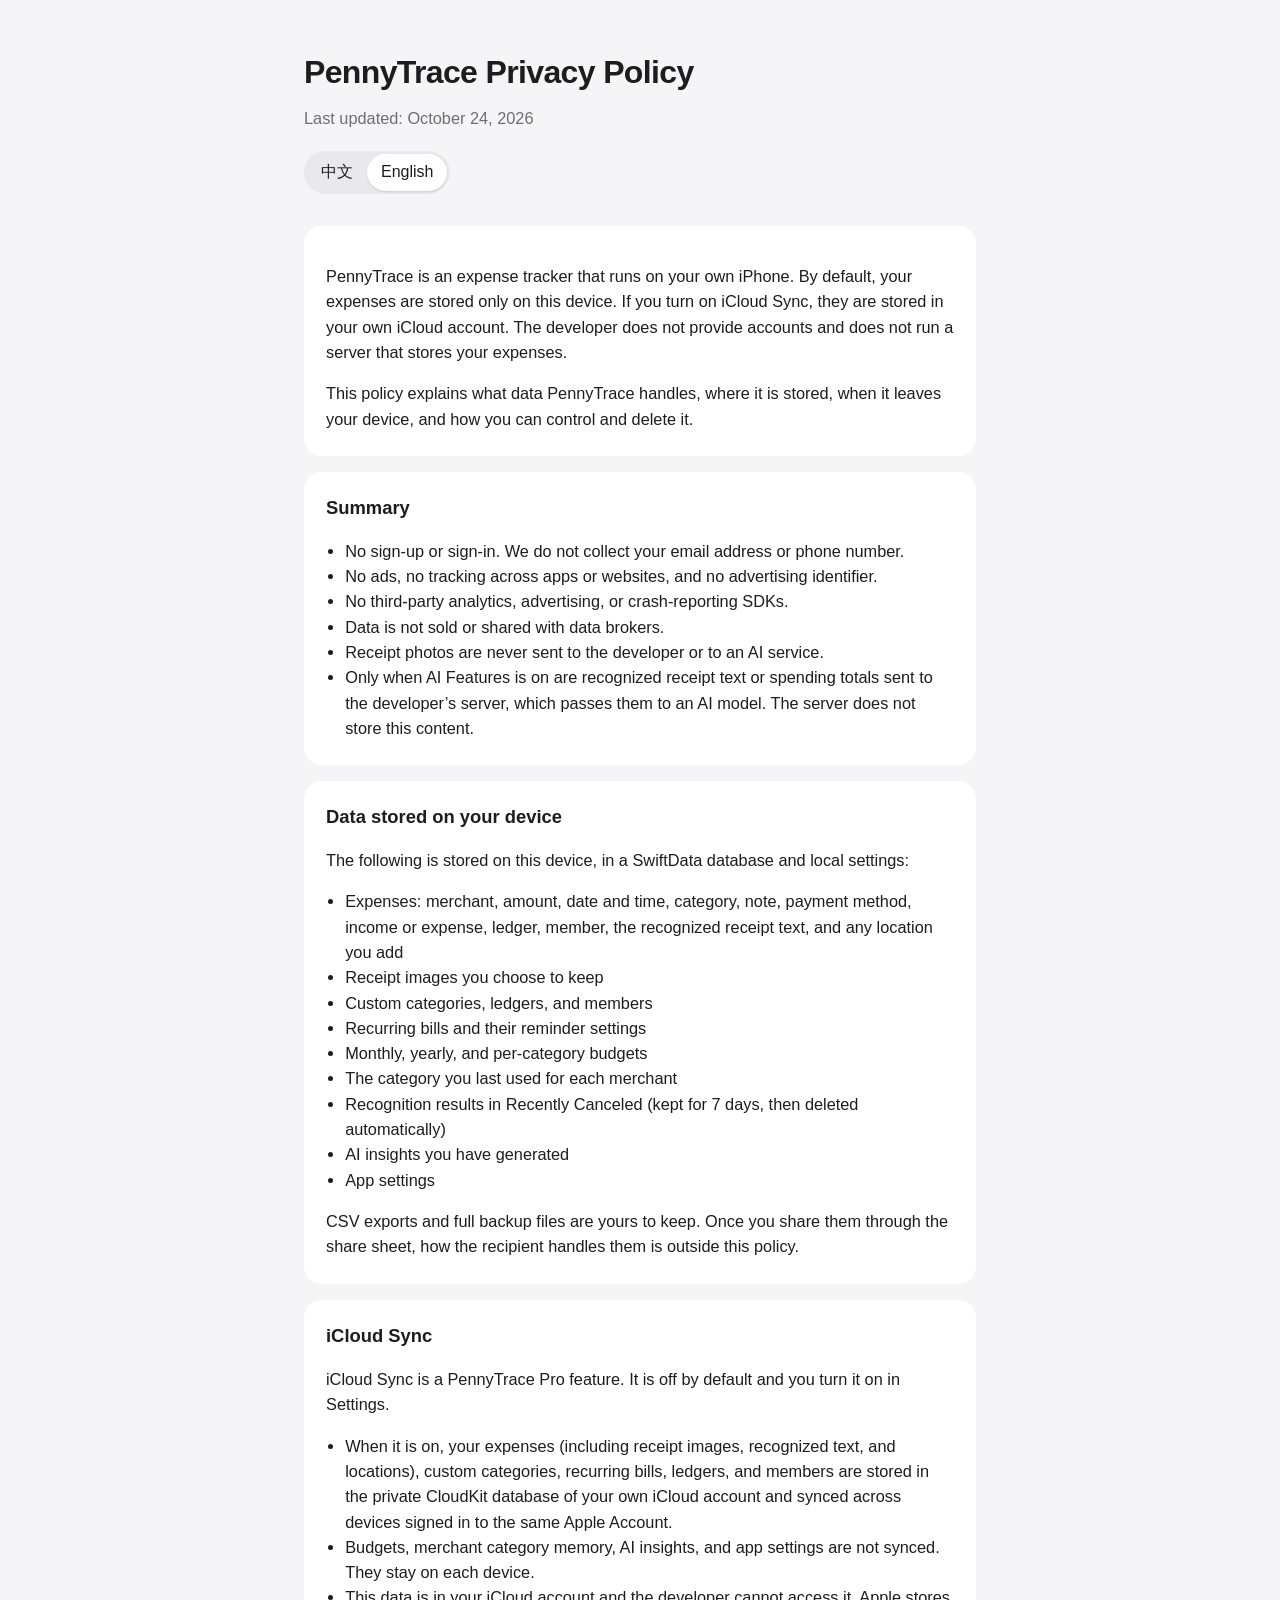
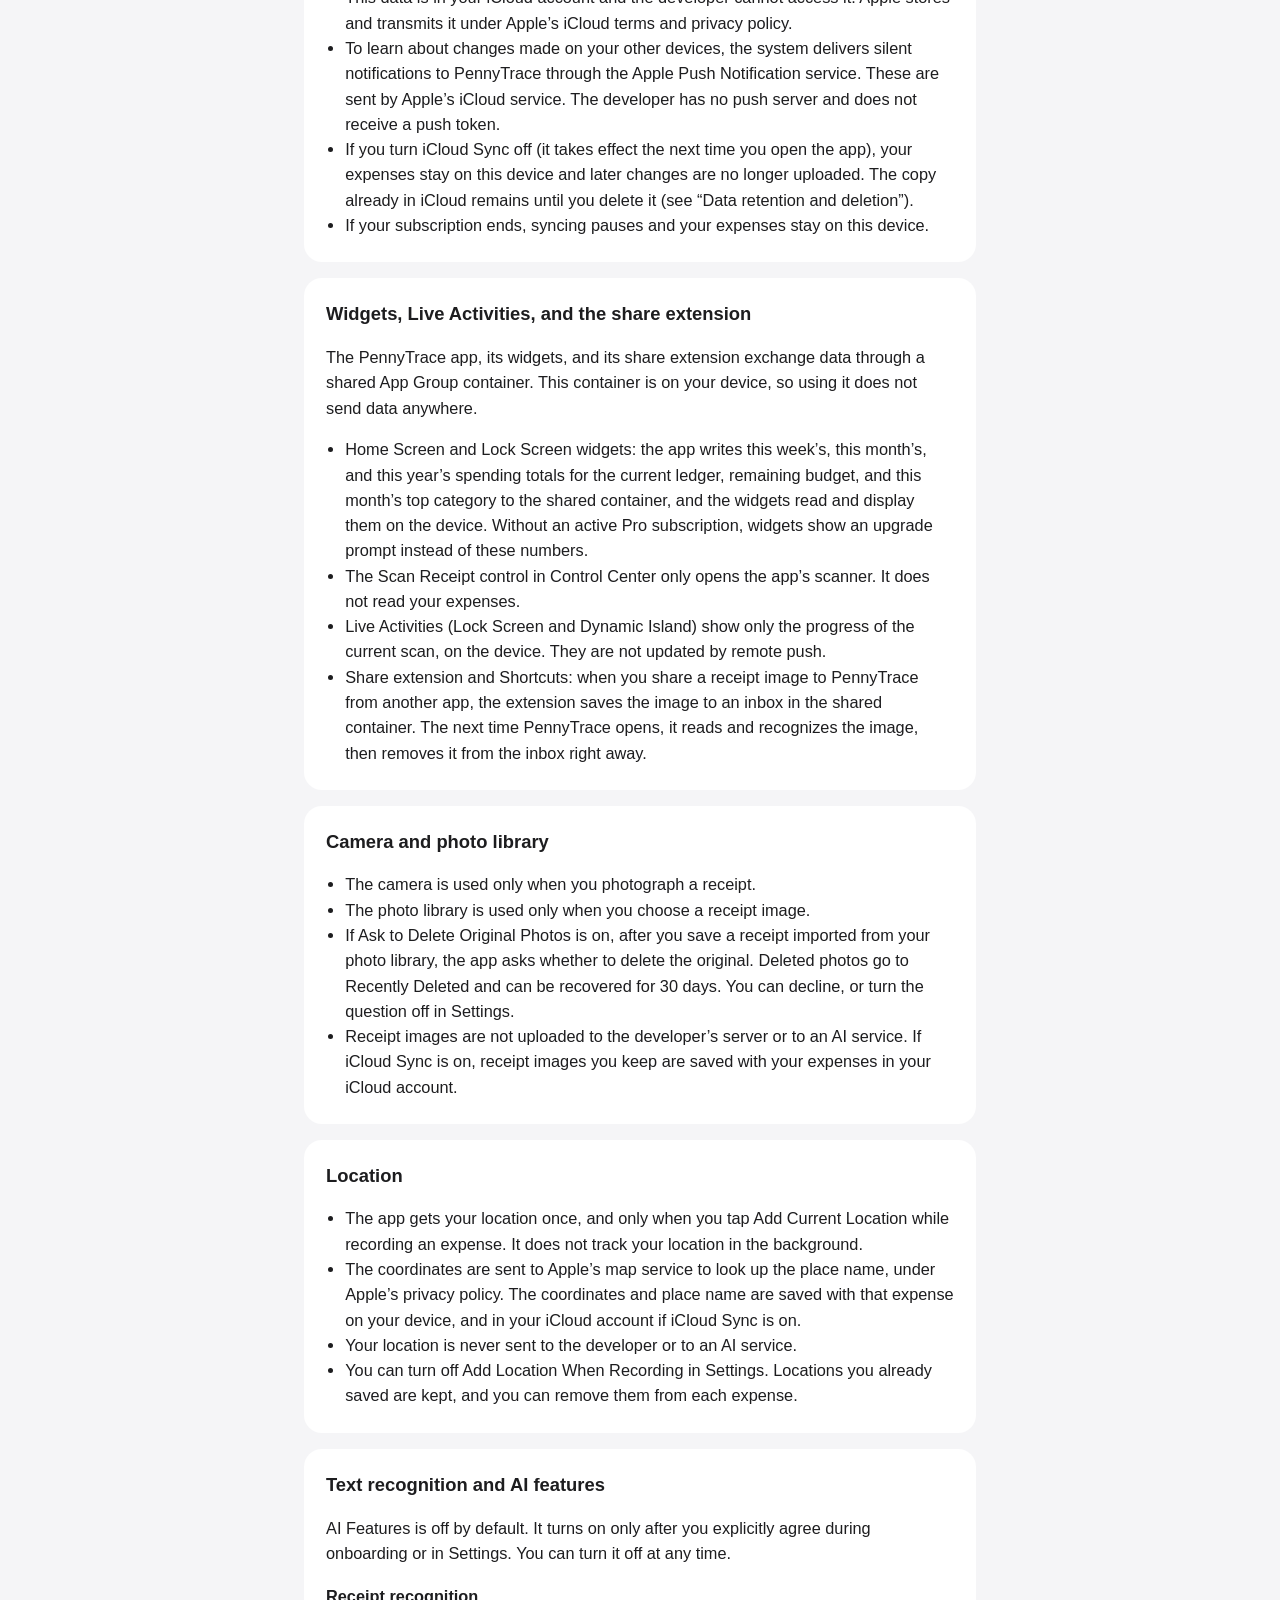
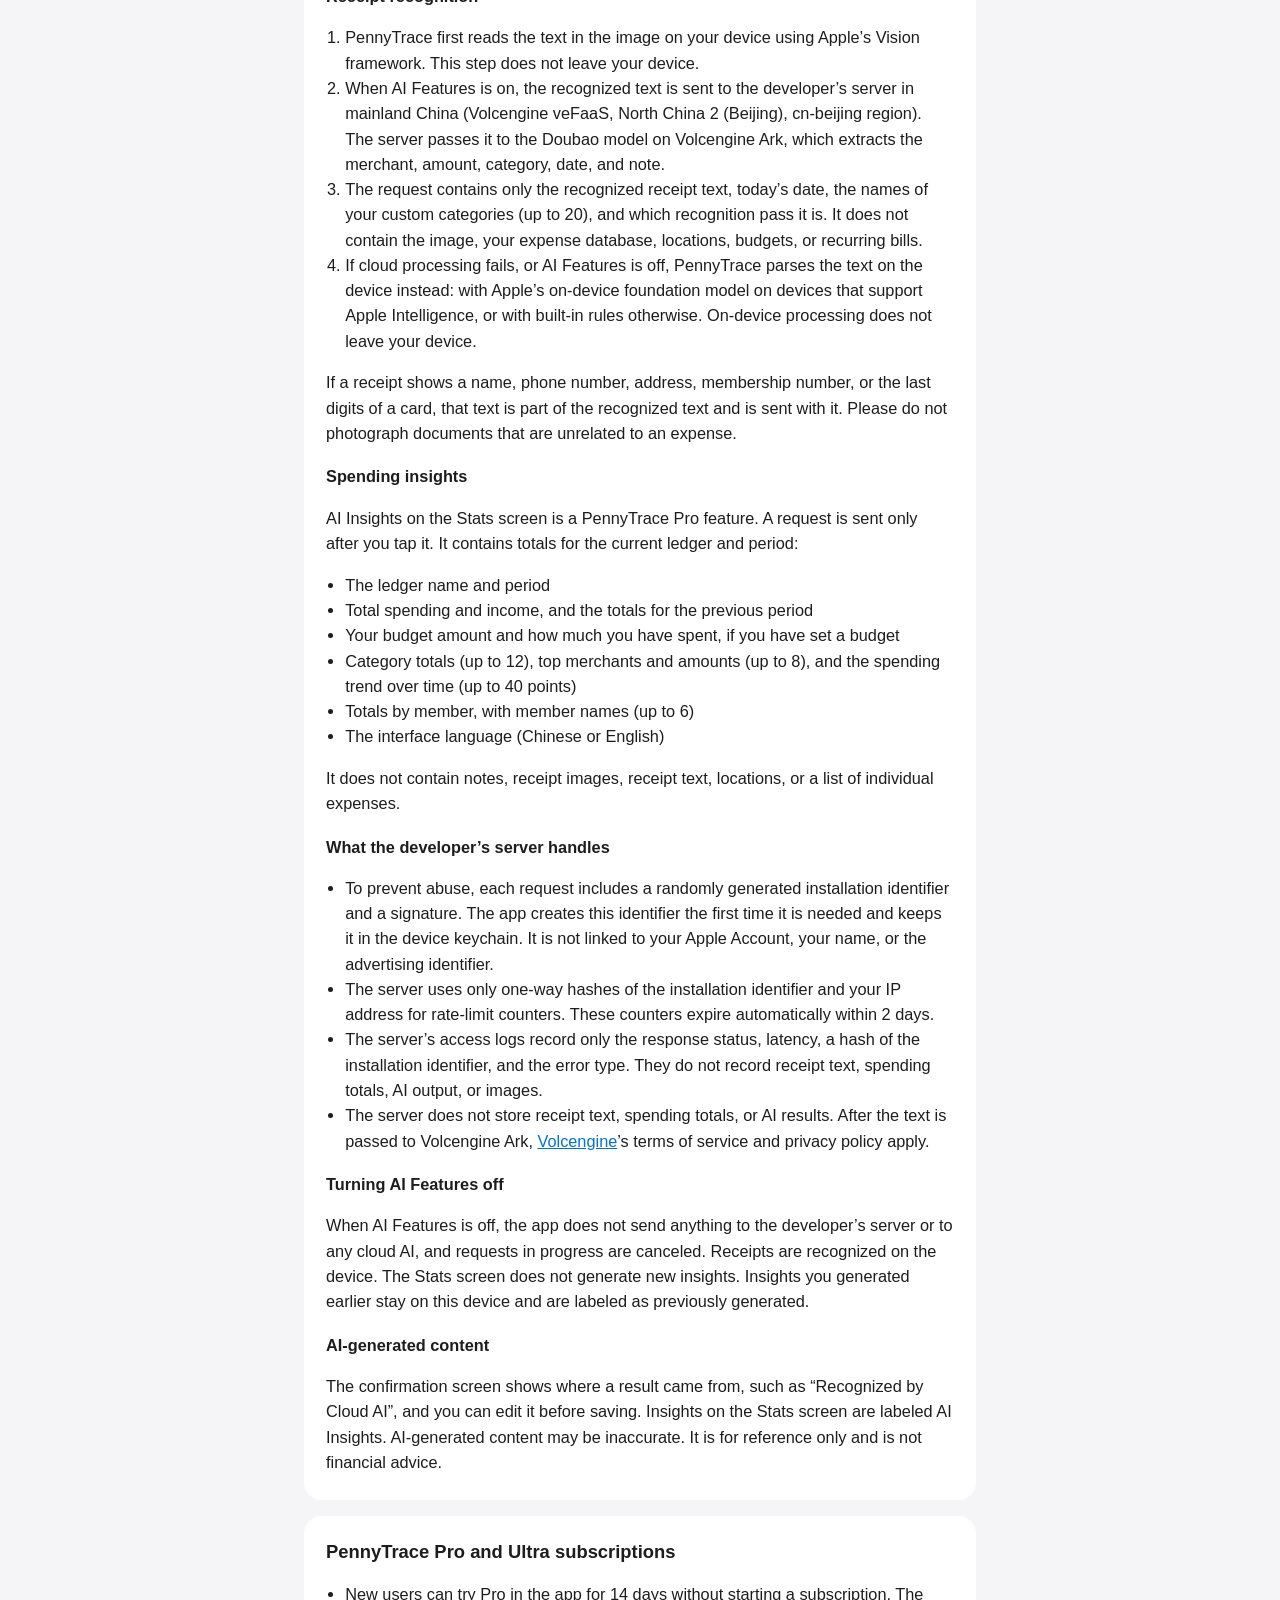
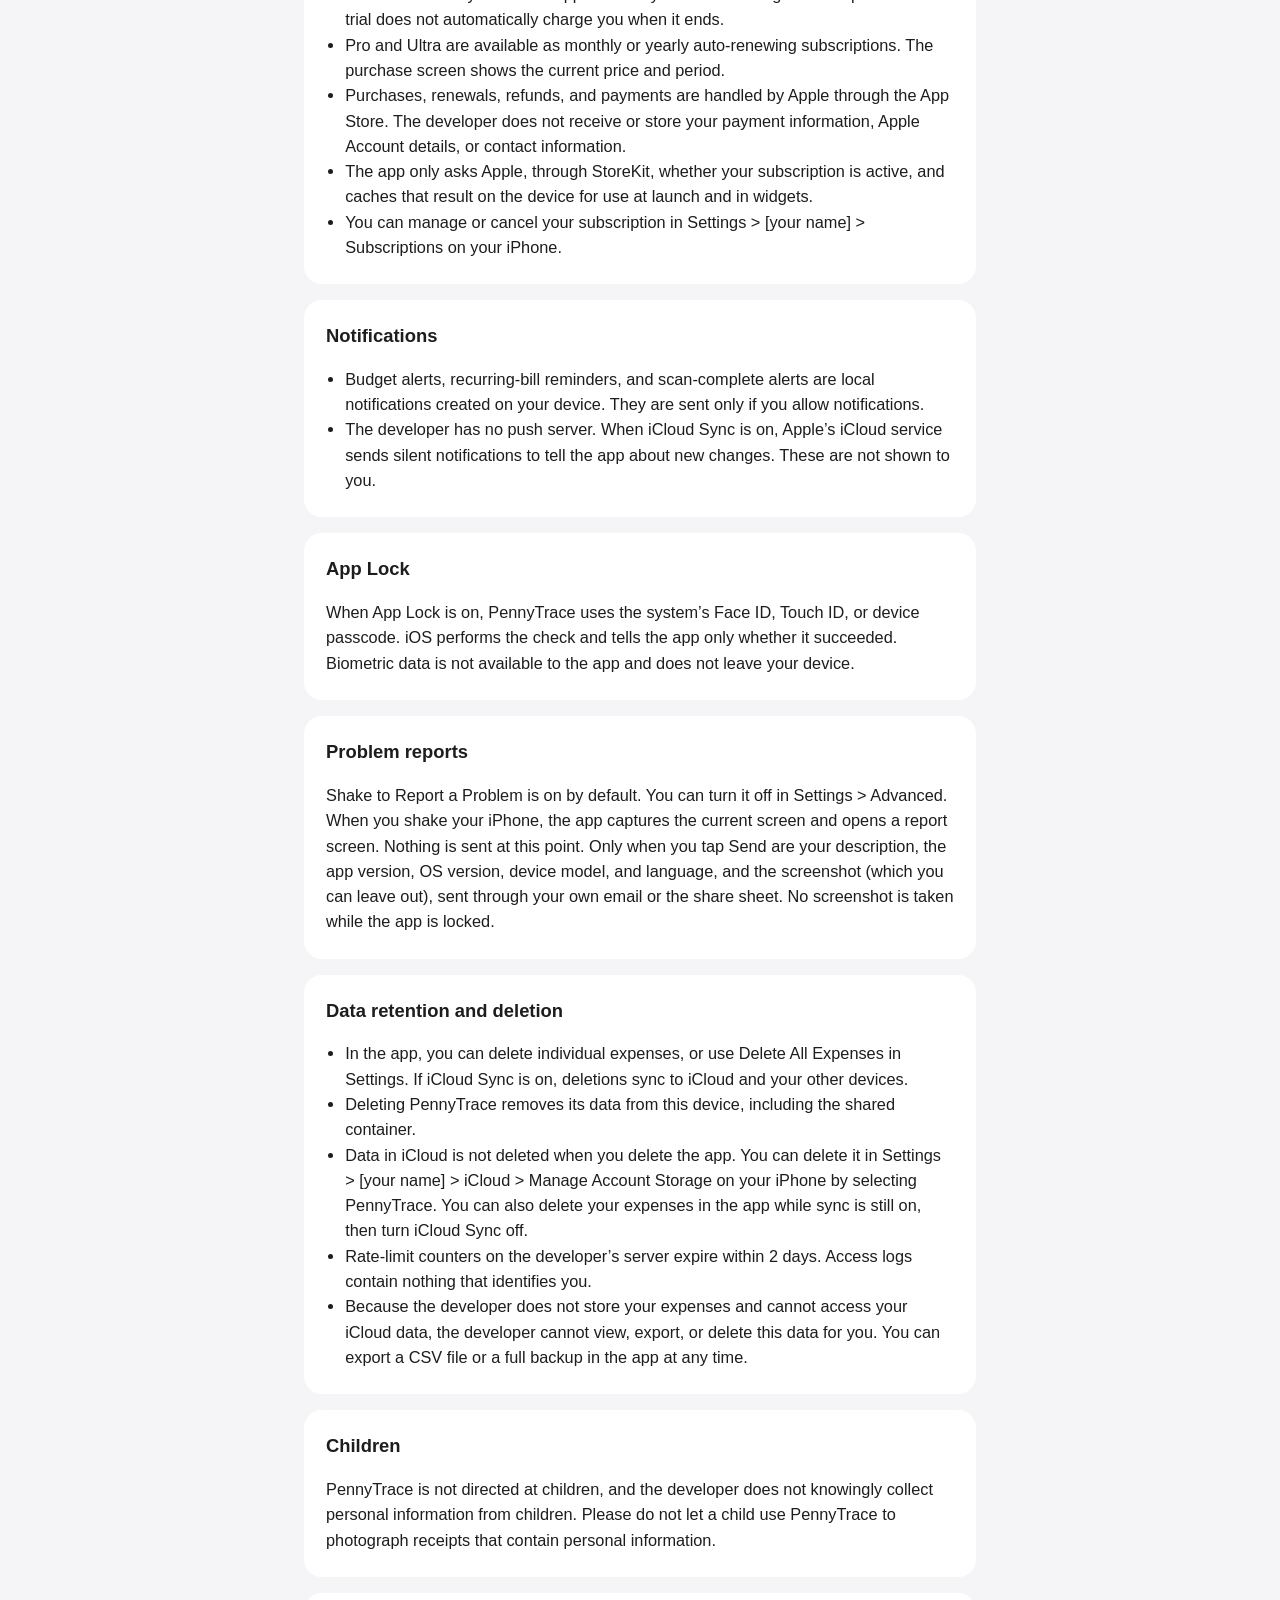
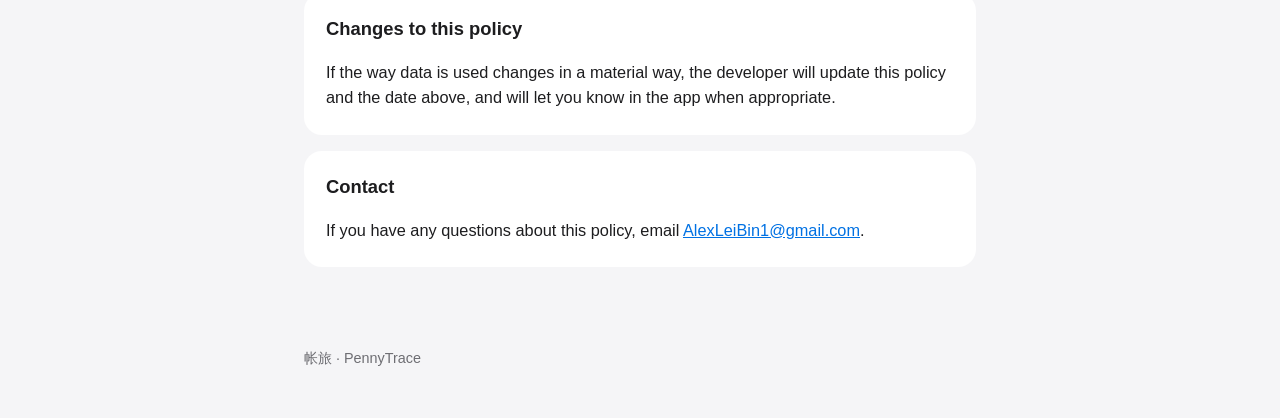
==== privacy-policy.html @ 60cee6fc "Host the support page and privacy policy on the PennyTrace site." ====
<!DOCTYPE html>
<html lang="zh-Hans">
<head>
  <meta charset="utf-8">
  <meta name="viewport" content="width=device-width, initial-scale=1">
  <title>帐旅隐私政策</title>
  <style>
    :root {
      color-scheme: light dark;
      --bg: #f5f5f7;
      --card: #ffffff;
      --text: #1d1d1f;
      --secondary: #6e6e73;
      --line: rgba(0, 0, 0, 0.08);
      --accent: #0071e3;
      --chip: #e8e8ed;
    }
    @media (prefers-color-scheme: dark) {
      :root {
        --bg: #000000;
        --card: #1c1c1e;
        --text: #f5f5f7;
        --secondary: #a1a1a6;
        --line: rgba(255, 255, 255, 0.12);
        --accent: #2997ff;
        --chip: #2c2c2e;
      }
    }
    * { box-sizing: border-box; }
    body {
      margin: 0;
      font-family: -apple-system, BlinkMacSystemFont, "SF Pro Text", "PingFang SC", "Hiragino Sans GB", "Noto Sans SC", sans-serif;
      background: var(--bg);
      color: var(--text);
      line-height: 1.55;
    }
    header {
      max-width: 720px;
      margin: 0 auto;
      padding: 48px 24px 8px;
    }
    h1 { font-size: 2rem; letter-spacing: -0.02em; margin: 0 0 8px; }
    .updated { color: var(--secondary); margin: 0 0 20px; }
    .switch { display: inline-flex; padding: 3px; border-radius: 999px; background: var(--chip); }
    .switch button {
      appearance: none;
      border: 0;
      background: transparent;
      color: var(--text);
      font: inherit;
      padding: 6px 14px;
      border-radius: 999px;
      cursor: pointer;
    }
    .switch button[aria-pressed="true"] { background: var(--card); box-shadow: 0 1px 2px rgba(0,0,0,.12); }
    main { max-width: 720px; margin: 0 auto; padding: 8px 24px 64px; }
    article { display: none; }
    article.active { display: block; }
    section {
      background: var(--card);
      border-radius: 18px;
      padding: 22px 22px 8px;
      margin: 16px 0;
    }
    h2 { font-size: 1.15rem; margin: 0 0 8px; }
    h3 { font-size: 1.02rem; margin: 18px 0 6px; }
    p, li { font-size: 1.02rem; }
    ul, ol { padding-left: 1.2rem; }
    a { color: var(--accent); }
    footer { max-width: 720px; margin: 0 auto; padding: 0 24px 48px; color: var(--secondary); font-size: 0.9rem; }
  </style>
</head>
<body>
  <header>
    <h1 id="title">帐旅隐私政策</h1>
    <p class="updated" id="updated">最后更新：2026年10月24日</p>
    <div class="switch" role="group" aria-label="Language">
      <button type="button" id="btn-zh" aria-pressed="true">中文</button>
      <button type="button" id="btn-en" aria-pressed="false">English</button>
    </div>
  </header>
  <main>
    <article id="zh" class="active" lang="zh-Hans">
      <section>
        <p>帐旅是一款在你自己的 iPhone 上记账的应用。账单默认只保存在这台设备上。你开启“iCloud 同步”后，账单保存在你自己的 iCloud 账户里。开发者不提供账号，也不运营保存你账单的服务器。</p>
        <p>本政策说明帐旅会处理哪些数据、这些数据存放在哪里、什么时候会离开你的设备，以及你可以如何控制和删除它们。</p>
      </section>
      <section>
        <h2>概要</h2>
        <ul>
          <li>不需要注册或登录，不收集邮箱或手机号。</li>
          <li>没有广告，不做跨 App 或网站的追踪，不收集广告标识符。</li>
          <li>不集成第三方分析、广告或崩溃统计 SDK。</li>
          <li>不出售数据，也不把数据提供给数据经纪商。</li>
          <li>收据照片不会发送给开发者或 AI 服务。</li>
          <li>只有在“AI 功能”开启时，识别出的收据文字或统计汇总才会发送到开发者的服务器，再转交给 AI 模型处理。服务器不保存这些内容。</li>
        </ul>
      </section>
      <section>
        <h2>保存在设备上的数据</h2>
        <p>以下内容保存在这台设备上（使用 SwiftData 数据库和本机设置）：</p>
        <ul>
          <li>账单：商家、金额、日期和时间、分类、备注、支付方式、收入或支出、所属账本、成员、识别出的收据文字，以及你添加的地点</li>
          <li>你选择保留的收据图片</li>
          <li>自定义分类、账本和成员</li>
          <li>周期账单（例如房租、订阅）及其提醒设置</li>
          <li>每月、每年和各分类的预算</li>
          <li>“这个商家上次用的分类”</li>
          <li>“最近取消”中的识别结果（保留 7 天，之后自动删除）</li>
          <li>已生成的 AI 分析结果</li>
          <li>App 的各项设置</li>
        </ul>
        <p>导出的 CSV 文件和完整备份文件由你自己保管。通过系统分享发出之后，接收方如何处理由接收方决定。</p>
      </section>
      <section>
        <h2>iCloud 同步</h2>
        <p>“iCloud 同步”是帐旅 Pro 功能，默认关闭，需要你在设置中手动开启。</p>
        <ul>
          <li>开启后，账单（包括收据图片、识别出的文字和地点）、自定义分类、周期账单、账本和成员会保存在你自己 iCloud 账户的 CloudKit 私有数据库中，并在登录同一 Apple 账户的设备之间同步。</li>
          <li>预算、商家分类记忆、AI 分析结果和 App 设置不会同步，只保存在各自的设备上。</li>
          <li>这些数据存放在你的 iCloud 账户中，开发者无法访问。数据的存储和传输由 Apple 提供，适用 Apple 的 iCloud 条款和隐私政策。</li>
          <li>为了及时得知其他设备上的更改，系统会通过 Apple 推送通知服务向帐旅发送静默通知。这些通知由 Apple 的 iCloud 服务发出，开发者没有推送服务器，也不会收到推送令牌。</li>
          <li>关闭“iCloud 同步”后（下次打开 App 时生效），账单继续保留在这台设备上，之后的修改不再上传。已经保存在 iCloud 中的副本会保留，直到你删除它（见“数据保留和删除”）。</li>
          <li>订阅结束后，同步会暂停，账单仍保留在这台设备上。</li>
        </ul>
      </section>
      <section>
        <h2>小组件、实时活动和分享扩展</h2>
        <p>帐旅的 App、小组件和分享扩展通过同一个 App Group 共享容器交换数据。这个容器位于你的设备上，数据不会因此离开设备。</p>
        <ul>
          <li>主屏幕和锁定屏幕小组件：App 把当前账本本周、本月、今年的支出合计、预算余额和本月最多的分类写入共享容器，小组件在本机读取并显示。没有有效的 Pro 订阅时，小组件不显示这些数字，而是显示升级提示。</li>
          <li>控制中心的“扫描收据”控制：只用于打开 App 的扫描界面，不读取账单数据。</li>
          <li>实时活动（锁定屏幕和灵动岛）：只在本机显示当前这次识别的进度，不通过远程推送更新。</li>
          <li>分享扩展和快捷指令：你从其他 App 分享收据图片给帐旅时，扩展会把图片保存到共享容器的收件箱。帐旅下次打开时读取这些图片并进行识别，处理后立即从收件箱删除。</li>
        </ul>
      </section>
      <section>
        <h2>相机和相册</h2>
        <ul>
          <li>相机只在你拍摄收据时使用。</li>
          <li>相册只在你选择收据图片时使用。</li>
          <li>如果开启了“保存后询问删除原照片”，从相册导入的收据保存后，App 会询问是否删除相册中的原照片。删除的照片会进入“最近删除”，30 天内可以恢复。你可以拒绝，也可以在设置中关闭询问。</li>
          <li>收据图片不会上传到开发者的服务器或 AI 服务。开启“iCloud 同步”时，保留的收据图片会随账单保存到你的 iCloud 账户。</li>
        </ul>
      </section>
      <section>
        <h2>位置</h2>
        <ul>
          <li>只有你在记账时点按“添加当前地点”，App 才会获取一次位置，不会在后台持续定位。</li>
          <li>坐标会发送给 Apple 的地图服务以获取地名，适用 Apple 的隐私政策。坐标和地名随这笔账单保存在设备上；开启“iCloud 同步”时也会保存到你的 iCloud 账户。</li>
          <li>位置不会发送给开发者或 AI 服务。</li>
          <li>你可以在设置中关闭“记账时添加地点”。关闭后不再提供定位，已保存的地点仍会保留，你可以在账单中删除。</li>
        </ul>
      </section>
      <section>
        <h2>文字识别和 AI 功能</h2>
        <p>“AI 功能”默认关闭。只有你在首次使用引导或设置中明确同意后才会开启；你可以随时关闭。</p>
        <h3>收据识别</h3>
        <ol>
          <li>帐旅先在设备上使用 Apple 的 Vision 框架从图片中读出文字。这一步不会离开设备。</li>
          <li>“AI 功能”开启时，读出的文字会发送到开发者部署在中国大陆的服务器（火山引擎函数服务 veFaaS，华北 2（北京）cn-beijing 区域），由服务器转交给火山引擎方舟平台上的豆包大模型，整理出商家、金额、分类、日期和备注。</li>
          <li>请求中只包含：识别出的收据文字、当天日期、你的自定义分类名称（最多 20 个），以及识别轮次。请求中不包含图片、账单数据库、地点、预算或周期账单。</li>
          <li>如果云端处理失败，或“AI 功能”已关闭，帐旅会改用设备端方式整理：在支持 Apple 智能的设备上使用设备端的 Apple 基础模型，否则使用本地规则。设备端处理不会离开设备。</li>
        </ol>
        <p>收据上如果印有姓名、电话、地址、会员号或卡号后几位，这些文字会包含在识别结果中一起发送。请不要拍摄与记账无关的文件。</p>
        <h3>支出分析</h3>
        <p>统计页的“AI 分析”是帐旅 Pro 功能，只在你点按之后才会发送请求。请求包含当前账本、当前时间范围的汇总：</p>
        <ul>
          <li>账本名称、时间范围</li>
          <li>支出和收入合计，以及上一期的支出和收入合计</li>
          <li>已设置预算时的预算金额和已支出金额</li>
          <li>各分类合计（最多 12 项）、支出最多的商家及金额（最多 8 项）、按时间的趋势（最多 40 项）</li>
          <li>按成员的合计及成员名称（最多 6 项）</li>
          <li>界面语言（中文或英文）</li>
        </ul>
        <p>请求中不包含备注、收据图片、收据文字、地点或逐笔账单列表。</p>
        <h3>开发者服务器处理什么</h3>
        <ul>
          <li>为防止滥用，每个请求都会附带一个随机生成的安装标识符和签名。这个标识符由 App 首次使用时生成并保存在本机钥匙串中，不与你的 Apple 账户、姓名或广告标识符关联。</li>
          <li>服务器只把安装标识符和 IP 地址的单向哈希值用于次数限制计数。这些计数会在 2 天内自动过期。</li>
          <li>服务器的访问日志只记录请求结果状态、耗时、安装标识符的哈希值和错误类型，不记录收据文字、统计汇总、AI 返回的内容或图片。</li>
          <li>服务器不保存收据文字、统计汇总或 AI 返回的结果。转交给火山引擎方舟后，文字如何处理适用<a href="https://www.volcengine.com/">火山引擎</a>的服务条款和隐私政策。</li>
        </ul>
        <h3>关闭 AI 功能</h3>
        <p>关闭“AI 功能”后，App 不会再向开发者的服务器或任何云端 AI 发送内容，正在进行的请求也会取消。收据改用设备端识别。统计页不再生成新的分析；以前生成的分析仍保留在这台设备上，并标明是此前生成的。</p>
        <h3>AI 生成的内容</h3>
        <p>AI 整理的结果会在确认页标明来源（例如“由云端 AI 识别”），保存前你可以修改。统计页的分析以“AI 分析”标示。AI 生成的内容可能不准确，仅供参考，不构成财务建议。</p>
      </section>
      <section>
        <h2>帐旅 Pro 和 Ultra 订阅</h2>
        <ul>
          <li>新用户可在 App 内试用 Pro 14 天，无需先订阅，试用结束不会自动扣款。</li>
          <li>Pro 和 Ultra 均提供按月或按年的自动续期订阅，价格和周期以购买页面显示为准。</li>
          <li>购买、续订、退款和付款均由 Apple 通过 App Store 处理。开发者不会收到也不会保存你的付款信息、Apple 账户信息或联系方式。</li>
          <li>App 只通过 StoreKit 向 Apple 查询订阅是否有效，并在本机缓存这一结果，以便在启动时和小组件中使用。</li>
          <li>你可以在 iPhone 的“设置 &gt; [你的姓名] &gt; 订阅”中管理或取消订阅。</li>
        </ul>
      </section>
      <section>
        <h2>通知</h2>
        <ul>
          <li>预算提醒、周期账单提醒和识别完成提醒都是在设备上生成的本地通知，需要你允许后才会发送。</li>
          <li>开发者没有推送服务器。启用“iCloud 同步”时，Apple 的 iCloud 服务会发送静默通知，用于告知 App 有新的更改，这些通知不会显示给你。</li>
        </ul>
      </section>
      <section>
        <h2>App 锁</h2>
        <p>开启“App 锁”后，帐旅使用系统的面容 ID、触控 ID 或设备密码进行验证。验证由 iOS 完成，App 只会得到“成功”或“失败”的结果，生物识别数据不会提供给 App，也不会离开设备。</p>
      </section>
      <section>
        <h2>问题报告</h2>
        <p>“摇一摇报告问题”默认开启，可以在“设置 &gt; 高级”中关闭。摇动 iPhone 时，App 会截取当前屏幕并打开报告页面，此时不会发送任何内容。只有你在报告页点按“发送”，你写的描述、App 版本、系统版本、设备型号和语言，以及截图（可以选择不附带），才会通过你自己的邮件或系统分享发出。App 锁定时不会截图。</p>
      </section>
      <section>
        <h2>数据保留和删除</h2>
        <ul>
          <li>在 App 内，你可以逐笔删除账单，也可以在设置中使用“删除全部账单”。开启“iCloud 同步”时，删除操作会同步到 iCloud 和你的其他设备。</li>
          <li>删除帐旅后，系统会删除这台设备上的数据和共享容器中的数据。</li>
          <li>保存在 iCloud 中的数据不会因删除 App 而删除。你可以在 iPhone 的“设置 &gt; [你的姓名] &gt; iCloud &gt; 管理账户储存空间”中找到帐旅并删除其数据；也可以在仍开启同步时先在 App 内删除账单，再关闭“iCloud 同步”。</li>
          <li>开发者服务器上的次数限制计数会在 2 天内自动过期。访问日志不含可以识别你身份的信息。</li>
          <li>由于开发者不保存你的账单，也无法访问你的 iCloud 数据，开发者无法替你查看、导出或删除这些数据。你可以随时在 App 内导出 CSV 或完整备份。</li>
        </ul>
      </section>
      <section>
        <h2>儿童</h2>
        <p>帐旅不是面向儿童的服务，开发者不会有意收集儿童的个人信息。请不要让儿童使用帐旅拍摄含有个人信息的收据。</p>
      </section>
      <section>
        <h2>政策变更</h2>
        <p>如果数据的使用方式发生实质变化，开发者会更新本政策并修改上方的日期，必要时在 App 内提示。</p>
      </section>
      <section>
        <h2>联系方式</h2>
        <p>如果你对本政策有任何问题，请发送邮件至：<a href="mailto:AlexLeiBin1@gmail.com">AlexLeiBin1@gmail.com</a></p>
      </section>
    </article>

    <article id="en" lang="en">
      <section>
        <p>PennyTrace is an expense tracker that runs on your own iPhone. By default, your expenses are stored only on this device. If you turn on iCloud Sync, they are stored in your own iCloud account. The developer does not provide accounts and does not run a server that stores your expenses.</p>
        <p>This policy explains what data PennyTrace handles, where it is stored, when it leaves your device, and how you can control and delete it.</p>
      </section>
      <section>
        <h2>Summary</h2>
        <ul>
          <li>No sign-up or sign-in. We do not collect your email address or phone number.</li>
          <li>No ads, no tracking across apps or websites, and no advertising identifier.</li>
          <li>No third-party analytics, advertising, or crash-reporting SDKs.</li>
          <li>Data is not sold or shared with data brokers.</li>
          <li>Receipt photos are never sent to the developer or to an AI service.</li>
          <li>Only when AI Features is on are recognized receipt text or spending totals sent to the developer’s server, which passes them to an AI model. The server does not store this content.</li>
        </ul>
      </section>
      <section>
        <h2>Data stored on your device</h2>
        <p>The following is stored on this device, in a SwiftData database and local settings:</p>
        <ul>
          <li>Expenses: merchant, amount, date and time, category, note, payment method, income or expense, ledger, member, the recognized receipt text, and any location you add</li>
          <li>Receipt images you choose to keep</li>
          <li>Custom categories, ledgers, and members</li>
          <li>Recurring bills and their reminder settings</li>
          <li>Monthly, yearly, and per-category budgets</li>
          <li>The category you last used for each merchant</li>
          <li>Recognition results in Recently Canceled (kept for 7 days, then deleted automatically)</li>
          <li>AI insights you have generated</li>
          <li>App settings</li>
        </ul>
        <p>CSV exports and full backup files are yours to keep. Once you share them through the share sheet, how the recipient handles them is outside this policy.</p>
      </section>
      <section>
        <h2>iCloud Sync</h2>
        <p>iCloud Sync is a PennyTrace Pro feature. It is off by default and you turn it on in Settings.</p>
        <ul>
          <li>When it is on, your expenses (including receipt images, recognized text, and locations), custom categories, recurring bills, ledgers, and members are stored in the private CloudKit database of your own iCloud account and synced across devices signed in to the same Apple Account.</li>
          <li>Budgets, merchant category memory, AI insights, and app settings are not synced. They stay on each device.</li>
          <li>This data is in your iCloud account and the developer cannot access it. Apple stores and transmits it under Apple’s iCloud terms and privacy policy.</li>
          <li>To learn about changes made on your other devices, the system delivers silent notifications to PennyTrace through the Apple Push Notification service. These are sent by Apple’s iCloud service. The developer has no push server and does not receive a push token.</li>
          <li>If you turn iCloud Sync off (it takes effect the next time you open the app), your expenses stay on this device and later changes are no longer uploaded. The copy already in iCloud remains until you delete it (see “Data retention and deletion”).</li>
          <li>If your subscription ends, syncing pauses and your expenses stay on this device.</li>
        </ul>
      </section>
      <section>
        <h2>Widgets, Live Activities, and the share extension</h2>
        <p>The PennyTrace app, its widgets, and its share extension exchange data through a shared App Group container. This container is on your device, so using it does not send data anywhere.</p>
        <ul>
          <li>Home Screen and Lock Screen widgets: the app writes this week’s, this month’s, and this year’s spending totals for the current ledger, remaining budget, and this month’s top category to the shared container, and the widgets read and display them on the device. Without an active Pro subscription, widgets show an upgrade prompt instead of these numbers.</li>
          <li>The Scan Receipt control in Control Center only opens the app’s scanner. It does not read your expenses.</li>
          <li>Live Activities (Lock Screen and Dynamic Island) show only the progress of the current scan, on the device. They are not updated by remote push.</li>
          <li>Share extension and Shortcuts: when you share a receipt image to PennyTrace from another app, the extension saves the image to an inbox in the shared container. The next time PennyTrace opens, it reads and recognizes the image, then removes it from the inbox right away.</li>
        </ul>
      </section>
      <section>
        <h2>Camera and photo library</h2>
        <ul>
          <li>The camera is used only when you photograph a receipt.</li>
          <li>The photo library is used only when you choose a receipt image.</li>
          <li>If Ask to Delete Original Photos is on, after you save a receipt imported from your photo library, the app asks whether to delete the original. Deleted photos go to Recently Deleted and can be recovered for 30 days. You can decline, or turn the question off in Settings.</li>
          <li>Receipt images are not uploaded to the developer’s server or to an AI service. If iCloud Sync is on, receipt images you keep are saved with your expenses in your iCloud account.</li>
        </ul>
      </section>
      <section>
        <h2>Location</h2>
        <ul>
          <li>The app gets your location once, and only when you tap Add Current Location while recording an expense. It does not track your location in the background.</li>
          <li>The coordinates are sent to Apple’s map service to look up the place name, under Apple’s privacy policy. The coordinates and place name are saved with that expense on your device, and in your iCloud account if iCloud Sync is on.</li>
          <li>Your location is never sent to the developer or to an AI service.</li>
          <li>You can turn off Add Location When Recording in Settings. Locations you already saved are kept, and you can remove them from each expense.</li>
        </ul>
      </section>
      <section>
        <h2>Text recognition and AI features</h2>
        <p>AI Features is off by default. It turns on only after you explicitly agree during onboarding or in Settings. You can turn it off at any time.</p>
        <h3>Receipt recognition</h3>
        <ol>
          <li>PennyTrace first reads the text in the image on your device using Apple’s Vision framework. This step does not leave your device.</li>
          <li>When AI Features is on, the recognized text is sent to the developer’s server in mainland China (Volcengine veFaaS, North China 2 (Beijing), cn-beijing region). The server passes it to the Doubao model on Volcengine Ark, which extracts the merchant, amount, category, date, and note.</li>
          <li>The request contains only the recognized receipt text, today’s date, the names of your custom categories (up to 20), and which recognition pass it is. It does not contain the image, your expense database, locations, budgets, or recurring bills.</li>
          <li>If cloud processing fails, or AI Features is off, PennyTrace parses the text on the device instead: with Apple’s on-device foundation model on devices that support Apple Intelligence, or with built-in rules otherwise. On-device processing does not leave your device.</li>
        </ol>
        <p>If a receipt shows a name, phone number, address, membership number, or the last digits of a card, that text is part of the recognized text and is sent with it. Please do not photograph documents that are unrelated to an expense.</p>
        <h3>Spending insights</h3>
        <p>AI Insights on the Stats screen is a PennyTrace Pro feature. A request is sent only after you tap it. It contains totals for the current ledger and period:</p>
        <ul>
          <li>The ledger name and period</li>
          <li>Total spending and income, and the totals for the previous period</li>
          <li>Your budget amount and how much you have spent, if you have set a budget</li>
          <li>Category totals (up to 12), top merchants and amounts (up to 8), and the spending trend over time (up to 40 points)</li>
          <li>Totals by member, with member names (up to 6)</li>
          <li>The interface language (Chinese or English)</li>
        </ul>
        <p>It does not contain notes, receipt images, receipt text, locations, or a list of individual expenses.</p>
        <h3>What the developer’s server handles</h3>
        <ul>
          <li>To prevent abuse, each request includes a randomly generated installation identifier and a signature. The app creates this identifier the first time it is needed and keeps it in the device keychain. It is not linked to your Apple Account, your name, or the advertising identifier.</li>
          <li>The server uses only one-way hashes of the installation identifier and your IP address for rate-limit counters. These counters expire automatically within 2 days.</li>
          <li>The server’s access logs record only the response status, latency, a hash of the installation identifier, and the error type. They do not record receipt text, spending totals, AI output, or images.</li>
          <li>The server does not store receipt text, spending totals, or AI results. After the text is passed to Volcengine Ark, <a href="https://www.volcengine.com/">Volcengine</a>’s terms of service and privacy policy apply.</li>
        </ul>
        <h3>Turning AI Features off</h3>
        <p>When AI Features is off, the app does not send anything to the developer’s server or to any cloud AI, and requests in progress are canceled. Receipts are recognized on the device. The Stats screen does not generate new insights. Insights you generated earlier stay on this device and are labeled as previously generated.</p>
        <h3>AI-generated content</h3>
        <p>The confirmation screen shows where a result came from, such as “Recognized by Cloud AI”, and you can edit it before saving. Insights on the Stats screen are labeled AI Insights. AI-generated content may be inaccurate. It is for reference only and is not financial advice.</p>
      </section>
      <section>
        <h2>PennyTrace Pro and Ultra subscriptions</h2>
        <ul>
          <li>New users can try Pro in the app for 14 days without starting a subscription. The trial does not automatically charge you when it ends.</li>
          <li>Pro and Ultra are available as monthly or yearly auto-renewing subscriptions. The purchase screen shows the current price and period.</li>
          <li>Purchases, renewals, refunds, and payments are handled by Apple through the App Store. The developer does not receive or store your payment information, Apple Account details, or contact information.</li>
          <li>The app only asks Apple, through StoreKit, whether your subscription is active, and caches that result on the device for use at launch and in widgets.</li>
          <li>You can manage or cancel your subscription in Settings &gt; [your name] &gt; Subscriptions on your iPhone.</li>
        </ul>
      </section>
      <section>
        <h2>Notifications</h2>
        <ul>
          <li>Budget alerts, recurring-bill reminders, and scan-complete alerts are local notifications created on your device. They are sent only if you allow notifications.</li>
          <li>The developer has no push server. When iCloud Sync is on, Apple’s iCloud service sends silent notifications to tell the app about new changes. These are not shown to you.</li>
        </ul>
      </section>
      <section>
        <h2>App Lock</h2>
        <p>When App Lock is on, PennyTrace uses the system’s Face ID, Touch ID, or device passcode. iOS performs the check and tells the app only whether it succeeded. Biometric data is not available to the app and does not leave your device.</p>
      </section>
      <section>
        <h2>Problem reports</h2>
        <p>Shake to Report a Problem is on by default. You can turn it off in Settings &gt; Advanced. When you shake your iPhone, the app captures the current screen and opens a report screen. Nothing is sent at this point. Only when you tap Send are your description, the app version, OS version, device model, and language, and the screenshot (which you can leave out), sent through your own email or the share sheet. No screenshot is taken while the app is locked.</p>
      </section>
      <section>
        <h2>Data retention and deletion</h2>
        <ul>
          <li>In the app, you can delete individual expenses, or use Delete All Expenses in Settings. If iCloud Sync is on, deletions sync to iCloud and your other devices.</li>
          <li>Deleting PennyTrace removes its data from this device, including the shared container.</li>
          <li>Data in iCloud is not deleted when you delete the app. You can delete it in Settings &gt; [your name] &gt; iCloud &gt; Manage Account Storage on your iPhone by selecting PennyTrace. You can also delete your expenses in the app while sync is still on, then turn iCloud Sync off.</li>
          <li>Rate-limit counters on the developer’s server expire within 2 days. Access logs contain nothing that identifies you.</li>
          <li>Because the developer does not store your expenses and cannot access your iCloud data, the developer cannot view, export, or delete this data for you. You can export a CSV file or a full backup in the app at any time.</li>
        </ul>
      </section>
      <section>
        <h2>Children</h2>
        <p>PennyTrace is not directed at children, and the developer does not knowingly collect personal information from children. Please do not let a child use PennyTrace to photograph receipts that contain personal information.</p>
      </section>
      <section>
        <h2>Changes to this policy</h2>
        <p>If the way data is used changes in a material way, the developer will update this policy and the date above, and will let you know in the app when appropriate.</p>
      </section>
      <section>
        <h2>Contact</h2>
        <p>If you have any questions about this policy, email <a href="mailto:AlexLeiBin1@gmail.com">AlexLeiBin1@gmail.com</a>.</p>
      </section>
    </article>

  </main>
  <footer>帐旅 · PennyTrace</footer>
  <script>
    const zh = document.getElementById("zh");
    const en = document.getElementById("en");
    const btnZh = document.getElementById("btn-zh");
    const btnEn = document.getElementById("btn-en");
    const title = document.getElementById("title");
    const updated = document.getElementById("updated");
    function setLang(language) {
      const english = language === "en";
      zh.classList.toggle("active", !english);
      en.classList.toggle("active", english);
      btnZh.setAttribute("aria-pressed", String(!english));
      btnEn.setAttribute("aria-pressed", String(english));
      document.documentElement.lang = english ? "en" : "zh-Hans";
      document.title = english ? "PennyTrace Privacy Policy" : "帐旅隐私政策";
      title.textContent = document.title;
      updated.textContent = english ? "Last updated: October 24, 2026" : "最后更新：2026年10月24日";
    }
    btnZh.addEventListener("click", function () { setLang("zh"); });
    btnEn.addEventListener("click", function () { setLang("en"); });
    if (!navigator.language || !navigator.language.toLowerCase().startsWith("zh")) setLang("en");
  </script>
</body>
</html>
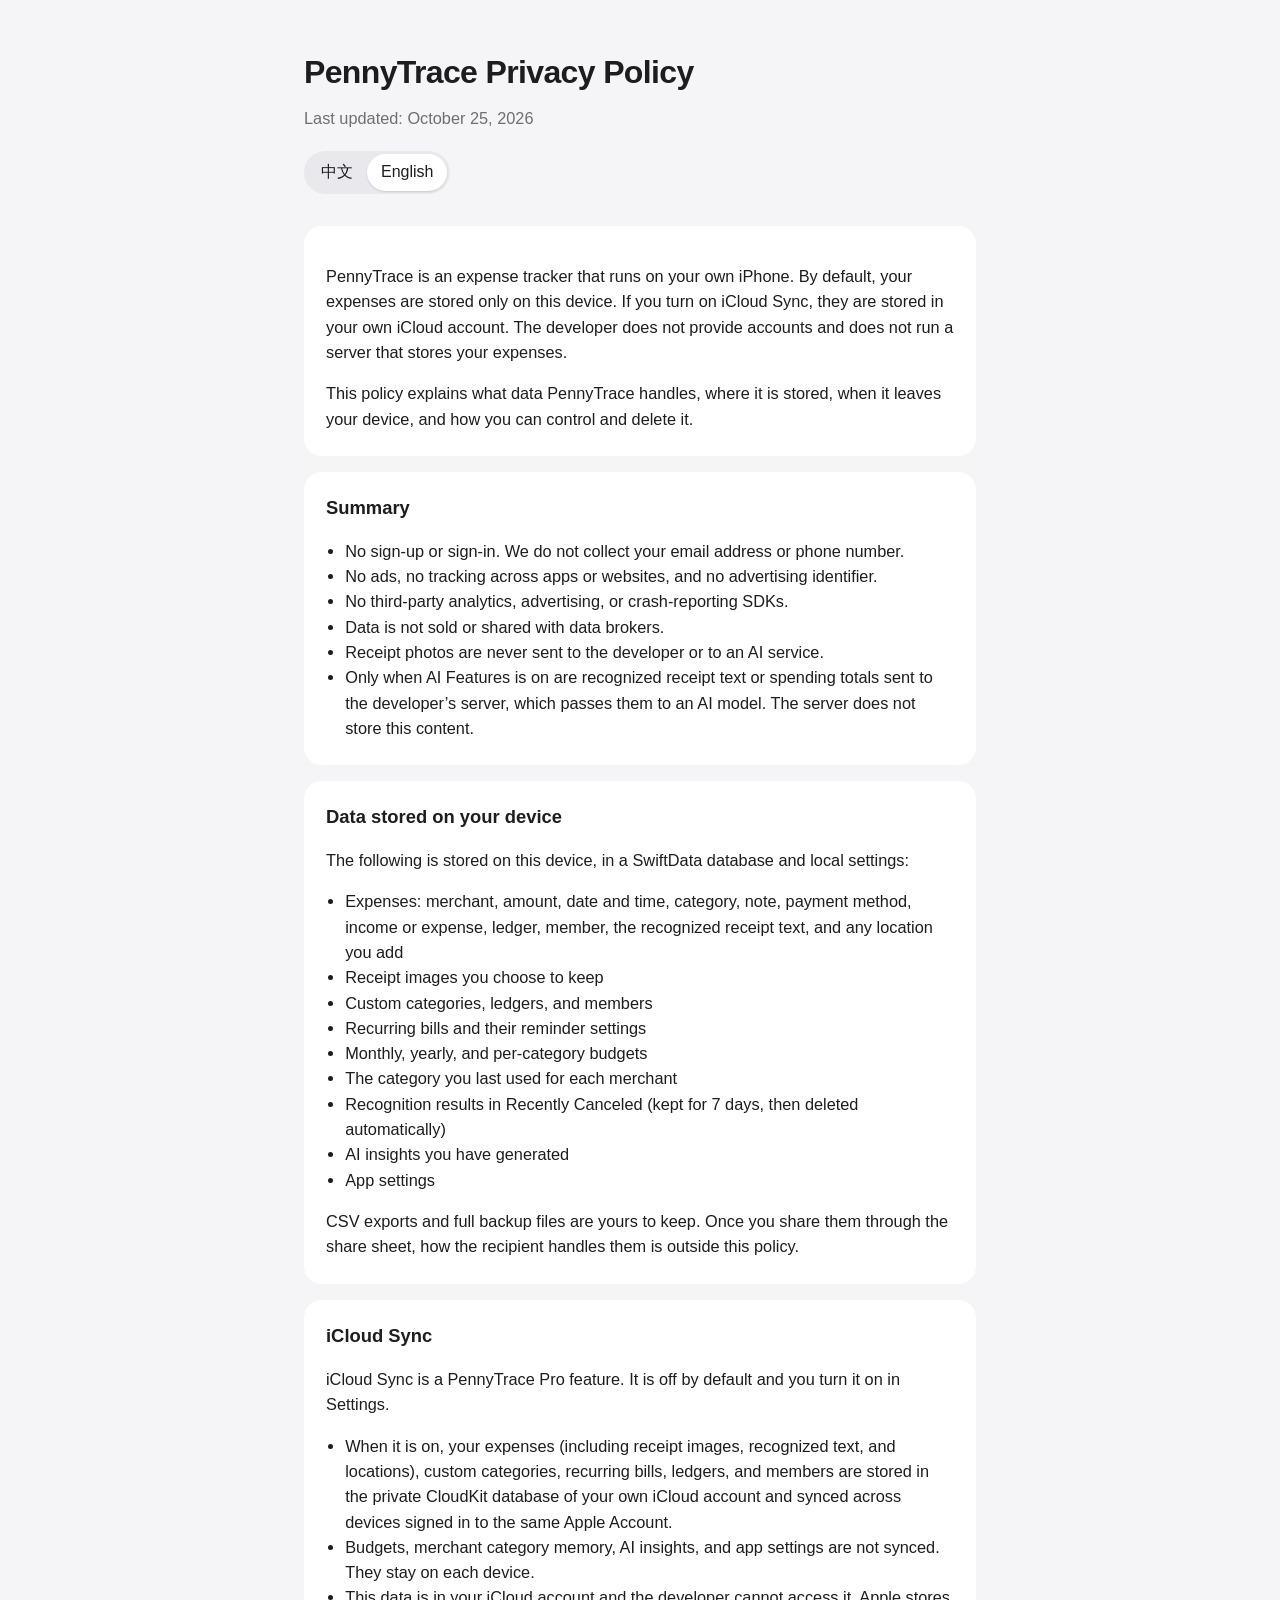
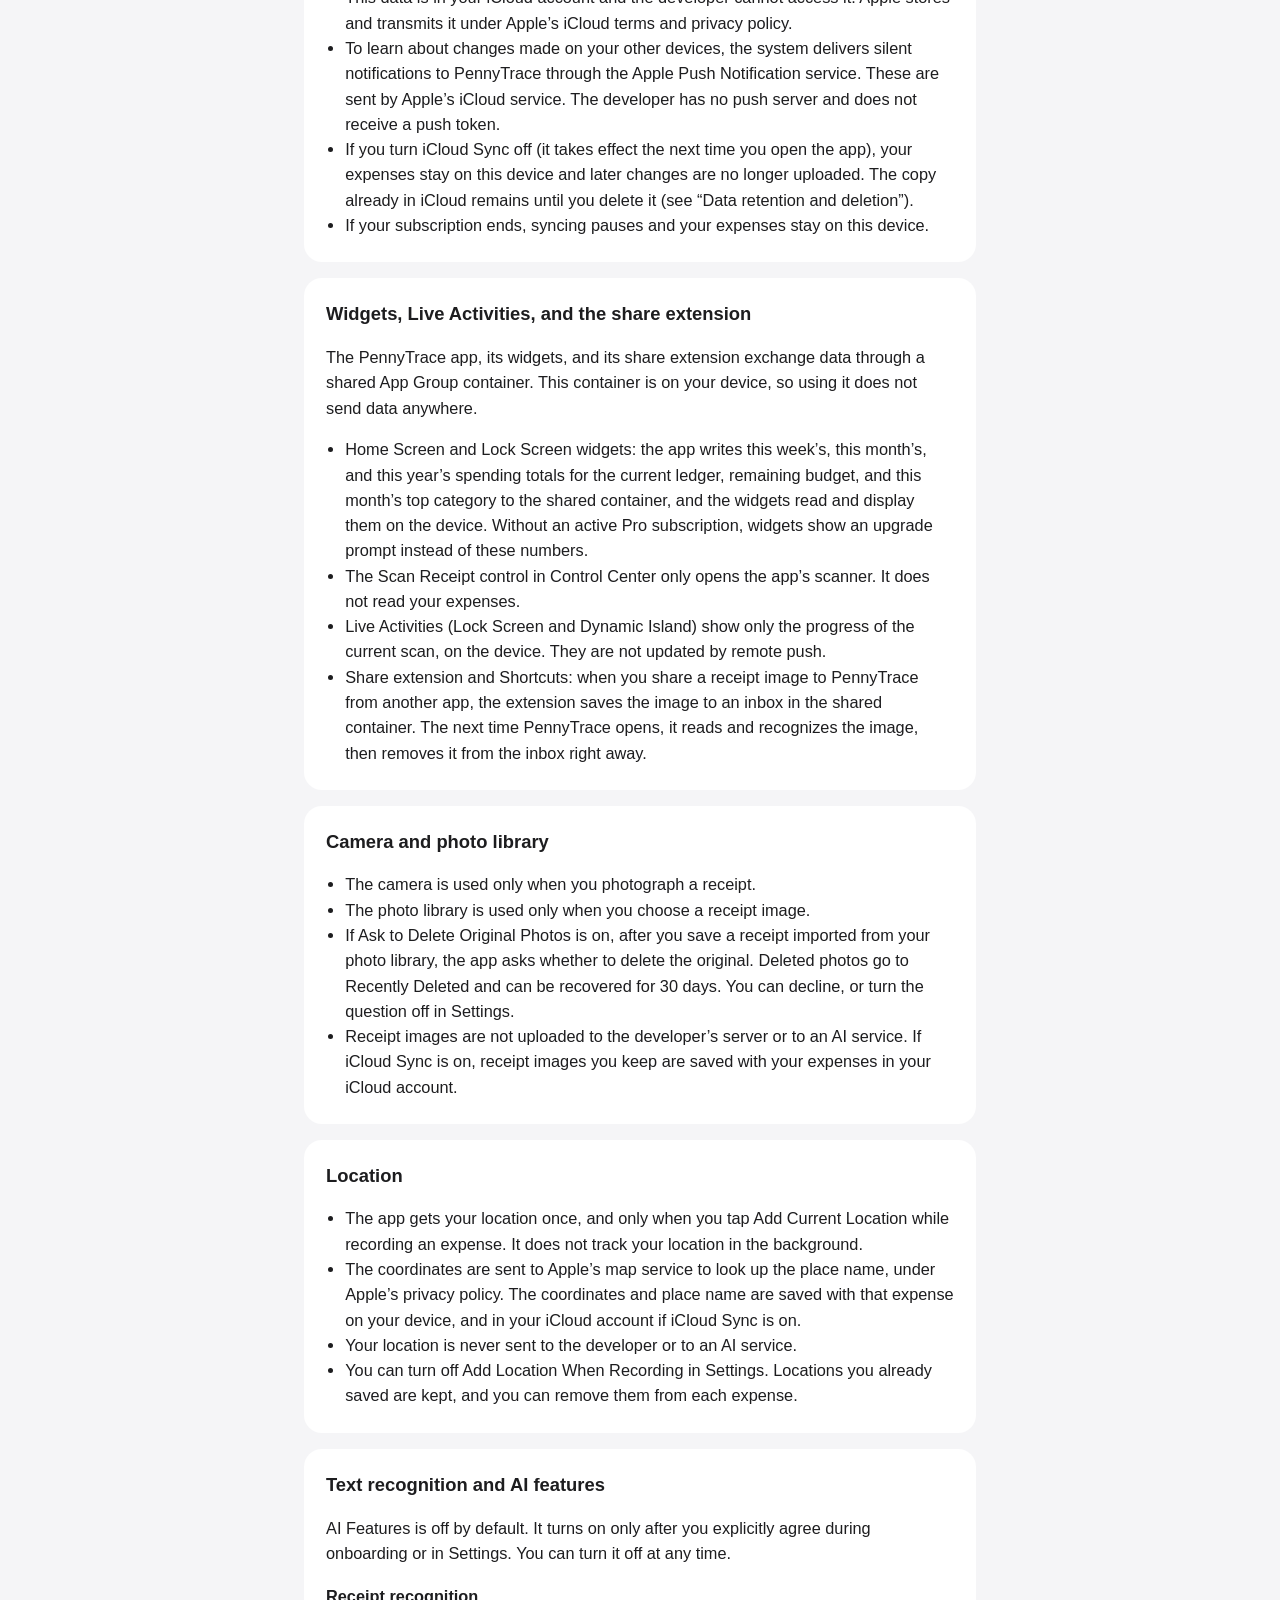
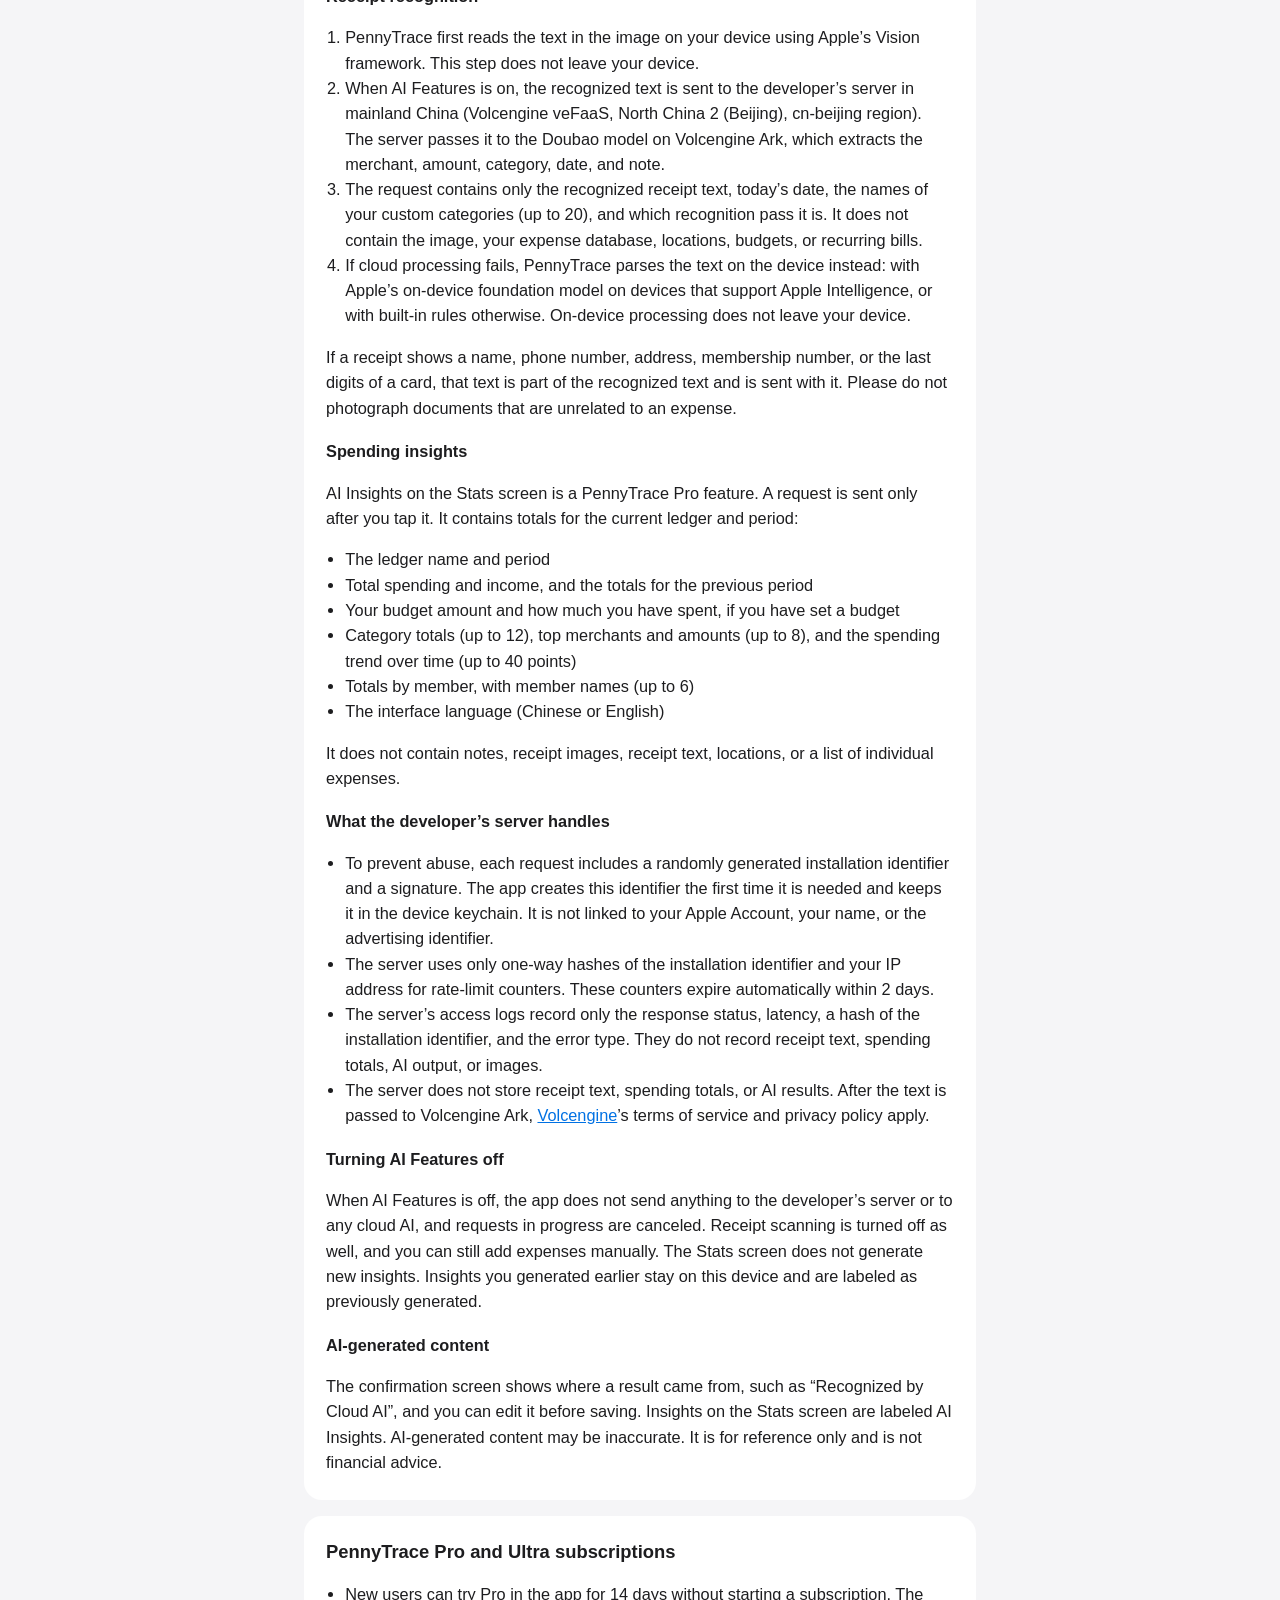
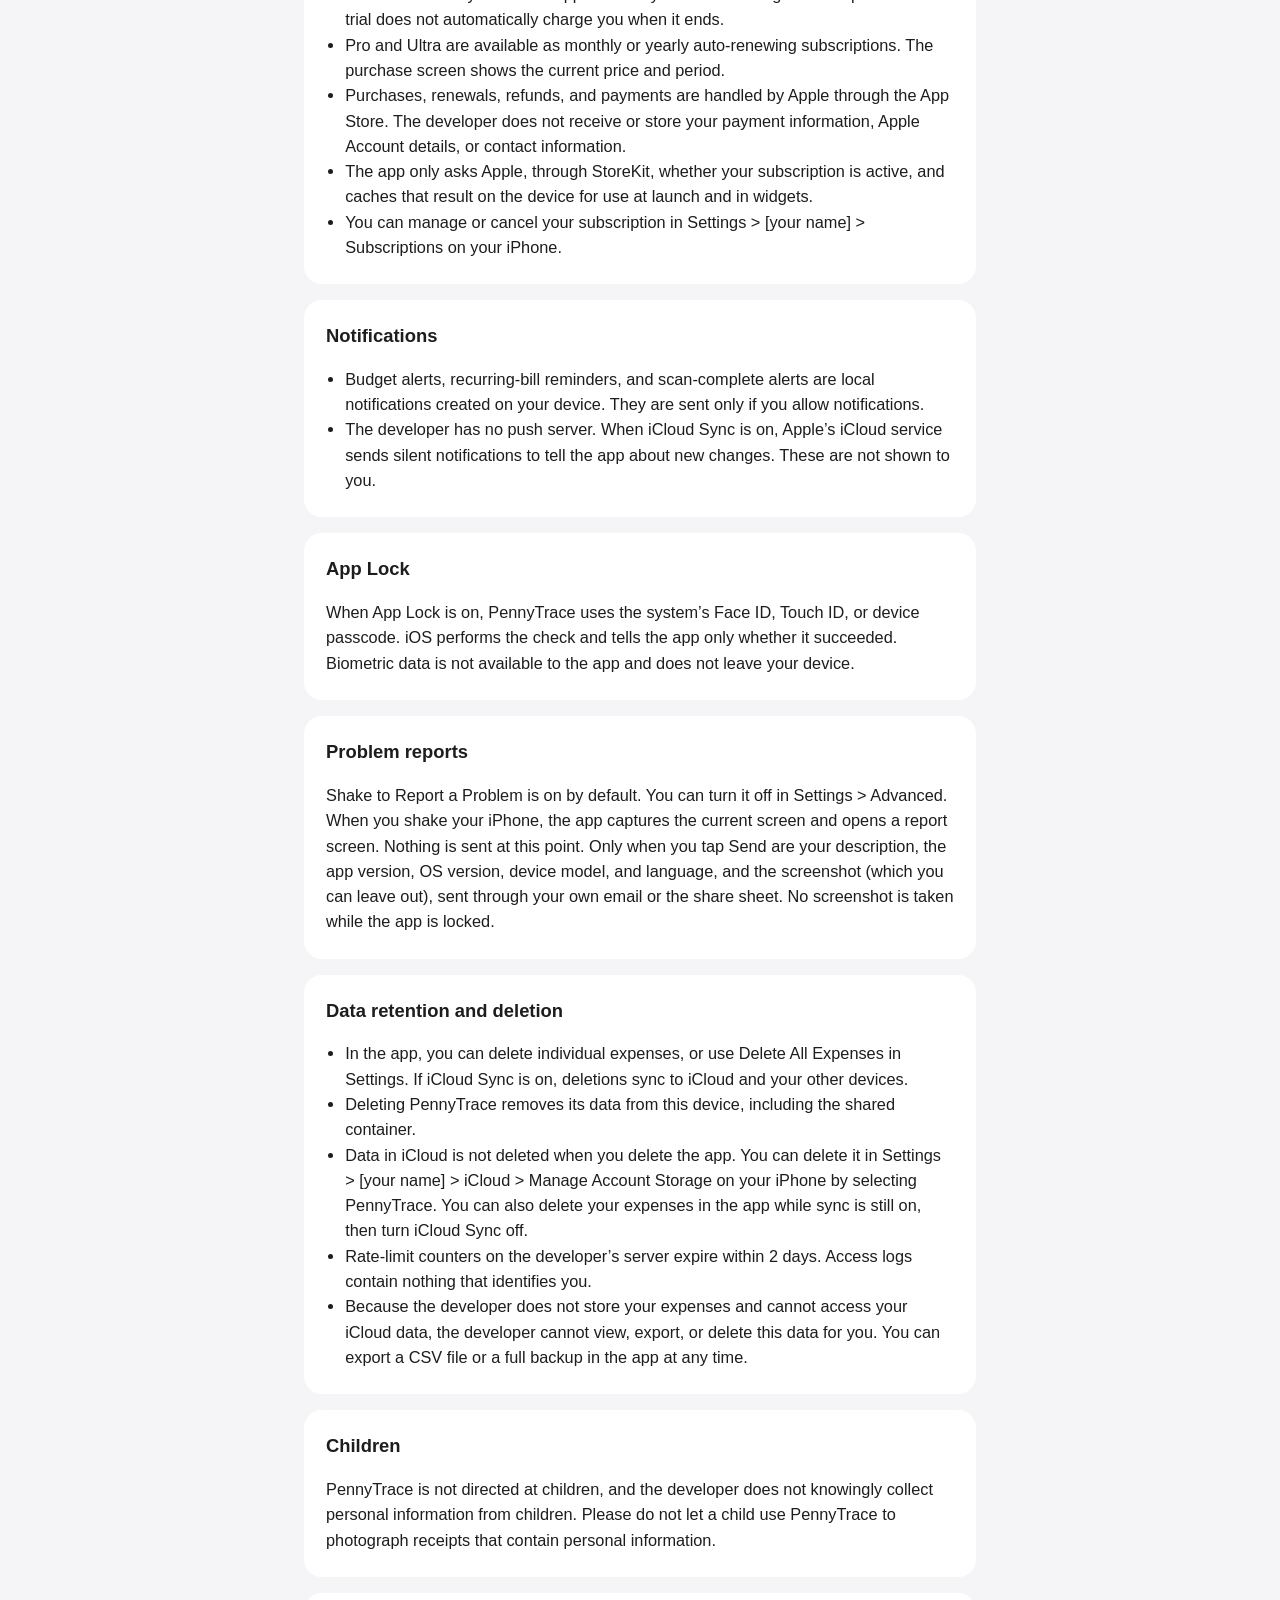
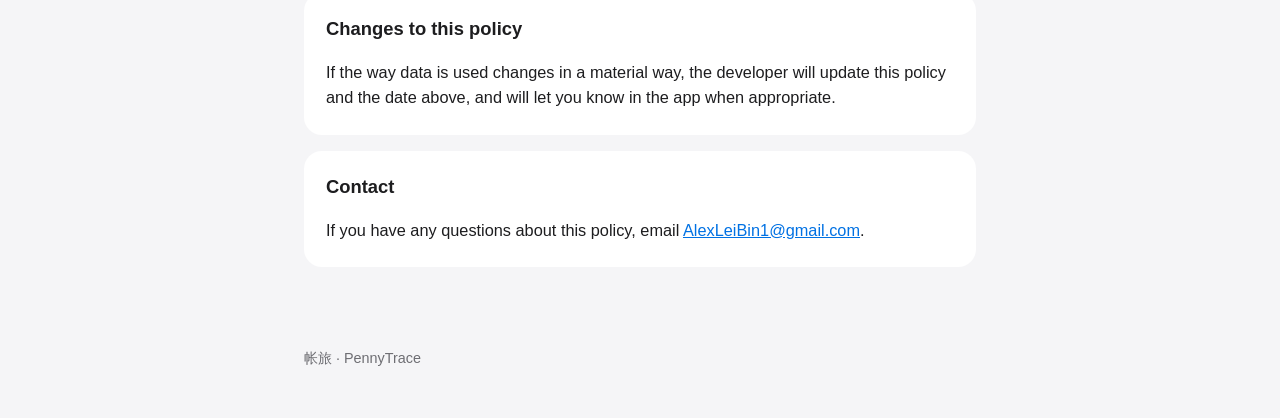
==== commit 41aa4c63: "Correct what happens when AI Features is off: receipt scanning stops and manual entry remains." ====
--- a/privacy-policy.html
+++ b/privacy-policy.html
@@ -73,7 +73,7 @@
 <body>
   <header>
     <h1 id="title">帐旅隐私政策</h1>
-    <p class="updated" id="updated">最后更新：2026年10月24日</p>
+    <p class="updated" id="updated">最后更新：2026年10月25日</p>
     <div class="switch" role="group" aria-label="Language">
       <button type="button" id="btn-zh" aria-pressed="true">中文</button>
       <button type="button" id="btn-en" aria-pressed="false">English</button>
@@ -160,7 +160,7 @@
           <li>帐旅先在设备上使用 Apple 的 Vision 框架从图片中读出文字。这一步不会离开设备。</li>
           <li>“AI 功能”开启时，读出的文字会发送到开发者部署在中国大陆的服务器（火山引擎函数服务 veFaaS，华北 2（北京）cn-beijing 区域），由服务器转交给火山引擎方舟平台上的豆包大模型，整理出商家、金额、分类、日期和备注。</li>
           <li>请求中只包含：识别出的收据文字、当天日期、你的自定义分类名称（最多 20 个），以及识别轮次。请求中不包含图片、账单数据库、地点、预算或周期账单。</li>
-          <li>如果云端处理失败，或“AI 功能”已关闭，帐旅会改用设备端方式整理：在支持 Apple 智能的设备上使用设备端的 Apple 基础模型，否则使用本地规则。设备端处理不会离开设备。</li>
+          <li>如果云端处理失败，帐旅会改用设备端方式整理：在支持 Apple 智能的设备上使用设备端的 Apple 基础模型，否则使用本地规则。设备端处理不会离开设备。</li>
         </ol>
         <p>收据上如果印有姓名、电话、地址、会员号或卡号后几位，这些文字会包含在识别结果中一起发送。请不要拍摄与记账无关的文件。</p>
         <h3>支出分析</h3>
@@ -182,7 +182,7 @@
           <li>服务器不保存收据文字、统计汇总或 AI 返回的结果。转交给火山引擎方舟后，文字如何处理适用<a href="https://www.volcengine.com/">火山引擎</a>的服务条款和隐私政策。</li>
         </ul>
         <h3>关闭 AI 功能</h3>
-        <p>关闭“AI 功能”后，App 不会再向开发者的服务器或任何云端 AI 发送内容，正在进行的请求也会取消。收据改用设备端识别。统计页不再生成新的分析；以前生成的分析仍保留在这台设备上，并标明是此前生成的。</p>
+        <p>关闭“AI 功能”后，App 不会再向开发者的服务器或任何云端 AI 发送内容，正在进行的请求也会取消。拍照识别也随之停用，你仍然可以手动记账。统计页不再生成新的分析；以前生成的分析仍保留在这台设备上，并标明是此前生成的。</p>
         <h3>AI 生成的内容</h3>
         <p>AI 整理的结果会在确认页标明来源（例如“由云端 AI 识别”），保存前你可以修改。统计页的分析以“AI 分析”标示。AI 生成的内容可能不准确，仅供参考，不构成财务建议。</p>
       </section>
@@ -315,7 +315,7 @@
           <li>PennyTrace first reads the text in the image on your device using Apple’s Vision framework. This step does not leave your device.</li>
           <li>When AI Features is on, the recognized text is sent to the developer’s server in mainland China (Volcengine veFaaS, North China 2 (Beijing), cn-beijing region). The server passes it to the Doubao model on Volcengine Ark, which extracts the merchant, amount, category, date, and note.</li>
           <li>The request contains only the recognized receipt text, today’s date, the names of your custom categories (up to 20), and which recognition pass it is. It does not contain the image, your expense database, locations, budgets, or recurring bills.</li>
-          <li>If cloud processing fails, or AI Features is off, PennyTrace parses the text on the device instead: with Apple’s on-device foundation model on devices that support Apple Intelligence, or with built-in rules otherwise. On-device processing does not leave your device.</li>
+          <li>If cloud processing fails, PennyTrace parses the text on the device instead: with Apple’s on-device foundation model on devices that support Apple Intelligence, or with built-in rules otherwise. On-device processing does not leave your device.</li>
         </ol>
         <p>If a receipt shows a name, phone number, address, membership number, or the last digits of a card, that text is part of the recognized text and is sent with it. Please do not photograph documents that are unrelated to an expense.</p>
         <h3>Spending insights</h3>
@@ -337,7 +337,7 @@
           <li>The server does not store receipt text, spending totals, or AI results. After the text is passed to Volcengine Ark, <a href="https://www.volcengine.com/">Volcengine</a>’s terms of service and privacy policy apply.</li>
         </ul>
         <h3>Turning AI Features off</h3>
-        <p>When AI Features is off, the app does not send anything to the developer’s server or to any cloud AI, and requests in progress are canceled. Receipts are recognized on the device. The Stats screen does not generate new insights. Insights you generated earlier stay on this device and are labeled as previously generated.</p>
+        <p>When AI Features is off, the app does not send anything to the developer’s server or to any cloud AI, and requests in progress are canceled. Receipt scanning is turned off as well, and you can still add expenses manually. The Stats screen does not generate new insights. Insights you generated earlier stay on this device and are labeled as previously generated.</p>
         <h3>AI-generated content</h3>
         <p>The confirmation screen shows where a result came from, such as “Recognized by Cloud AI”, and you can edit it before saving. Insights on the Stats screen are labeled AI Insights. AI-generated content may be inaccurate. It is for reference only and is not financial advice.</p>
       </section>
@@ -408,7 +408,7 @@
       document.documentElement.lang = english ? "en" : "zh-Hans";
       document.title = english ? "PennyTrace Privacy Policy" : "帐旅隐私政策";
       title.textContent = document.title;
-      updated.textContent = english ? "Last updated: October 24, 2026" : "最后更新：2026年10月24日";
+      updated.textContent = english ? "Last updated: October 25, 2026" : "最后更新：2026年10月25日";
     }
     btnZh.addEventListener("click", function () { setLang("zh"); });
     btnEn.addEventListener("click", function () { setLang("en"); });
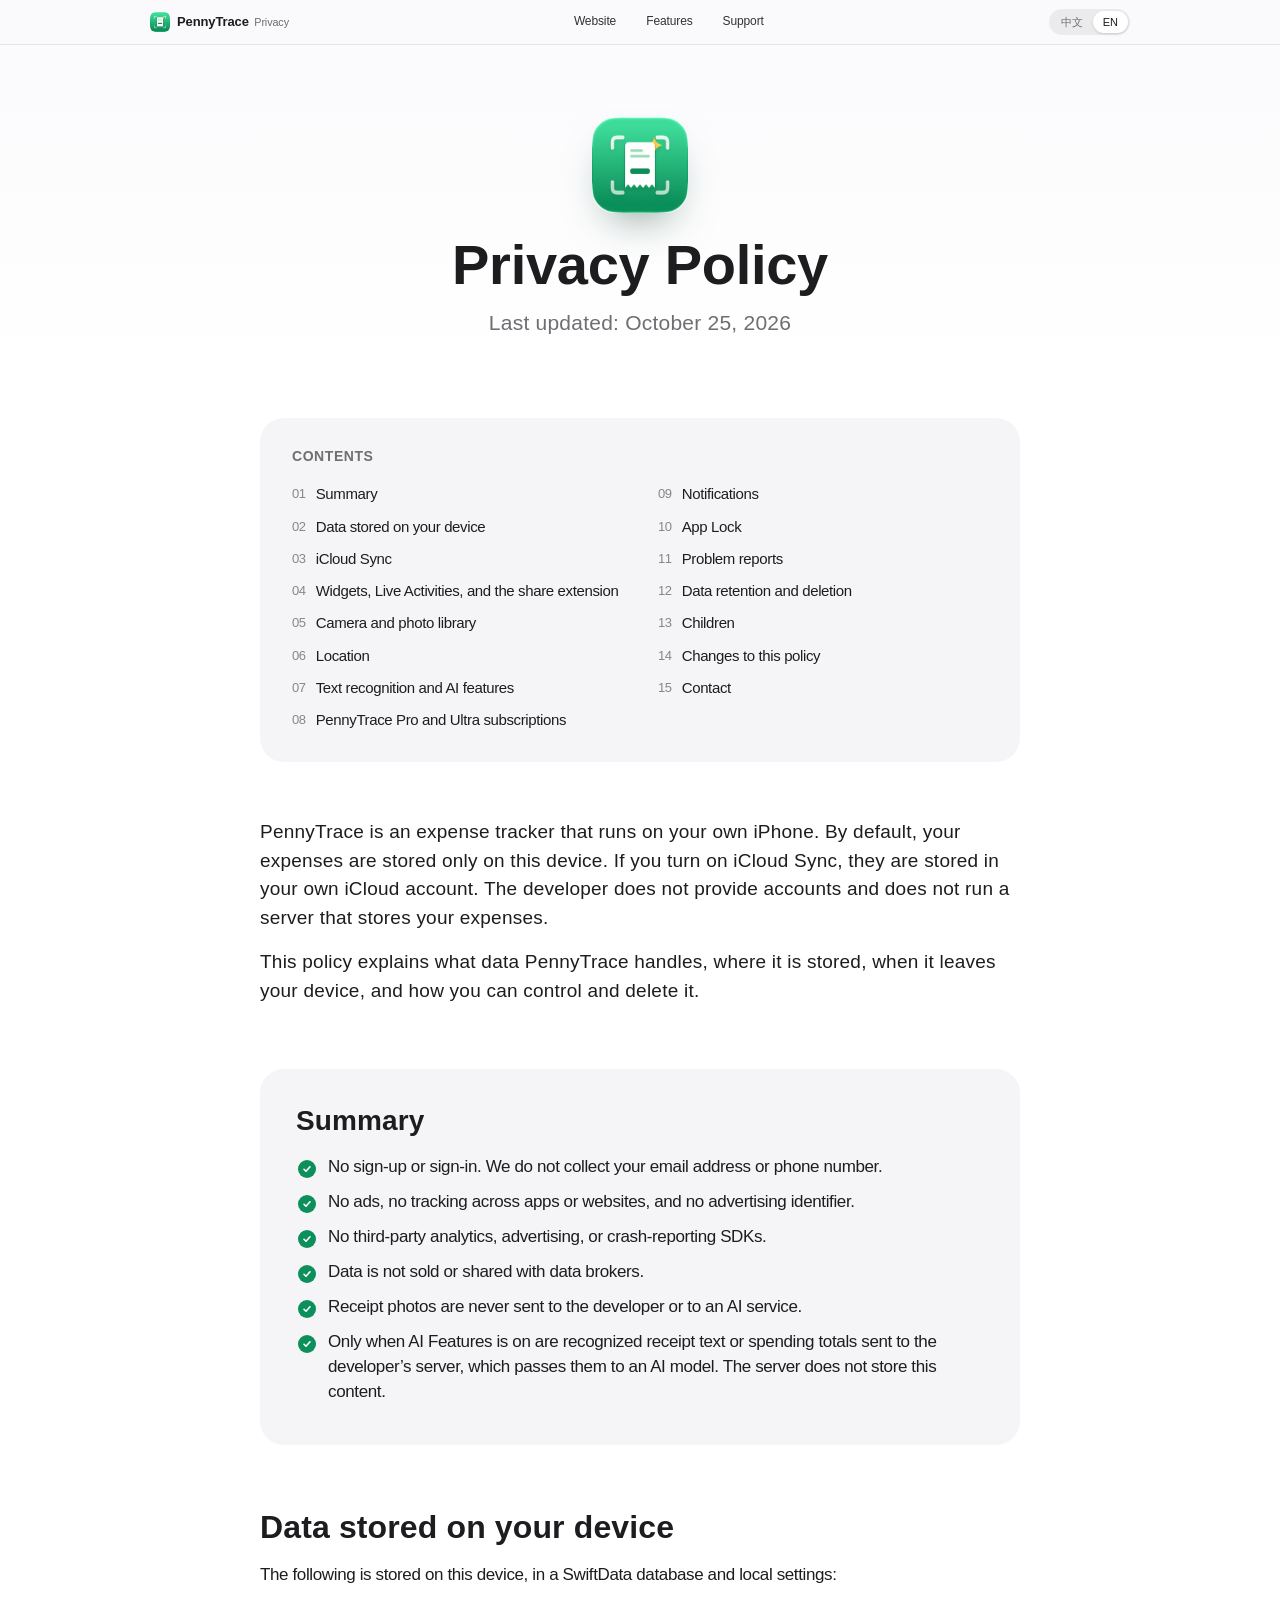
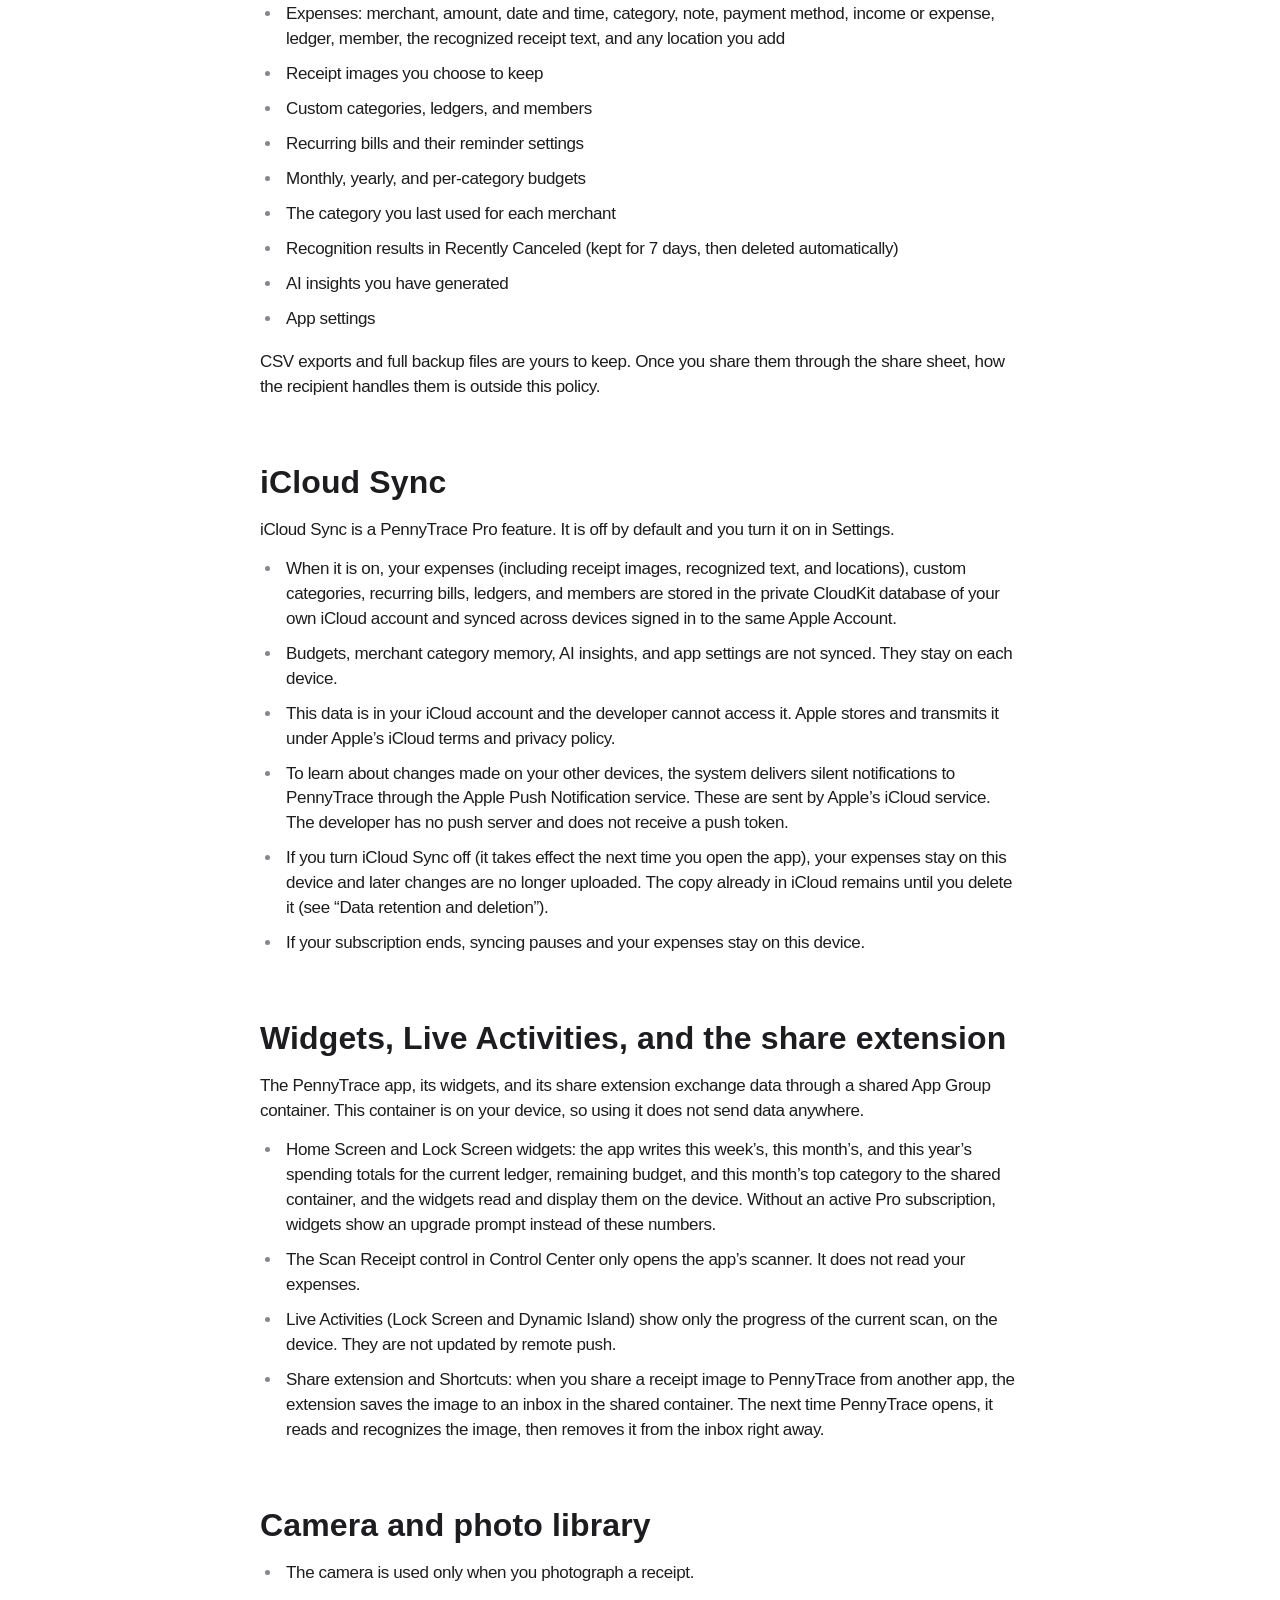
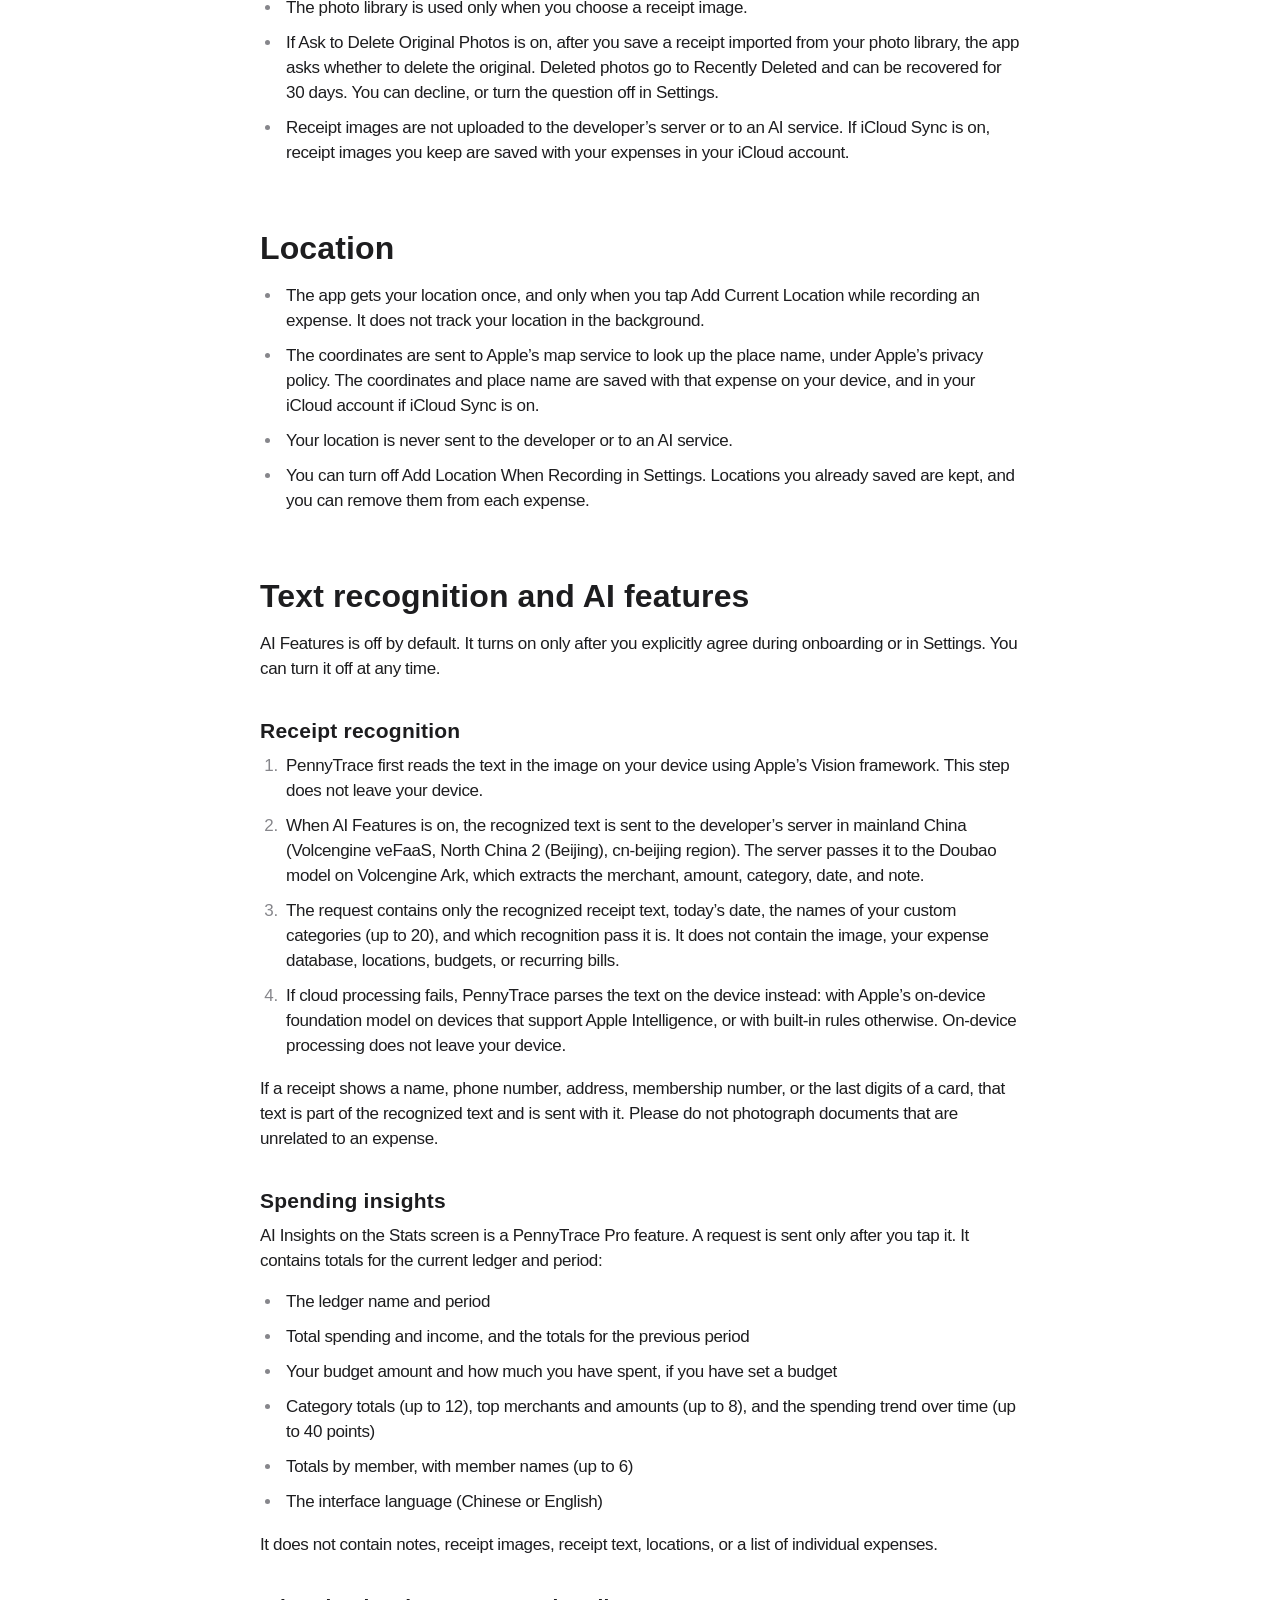
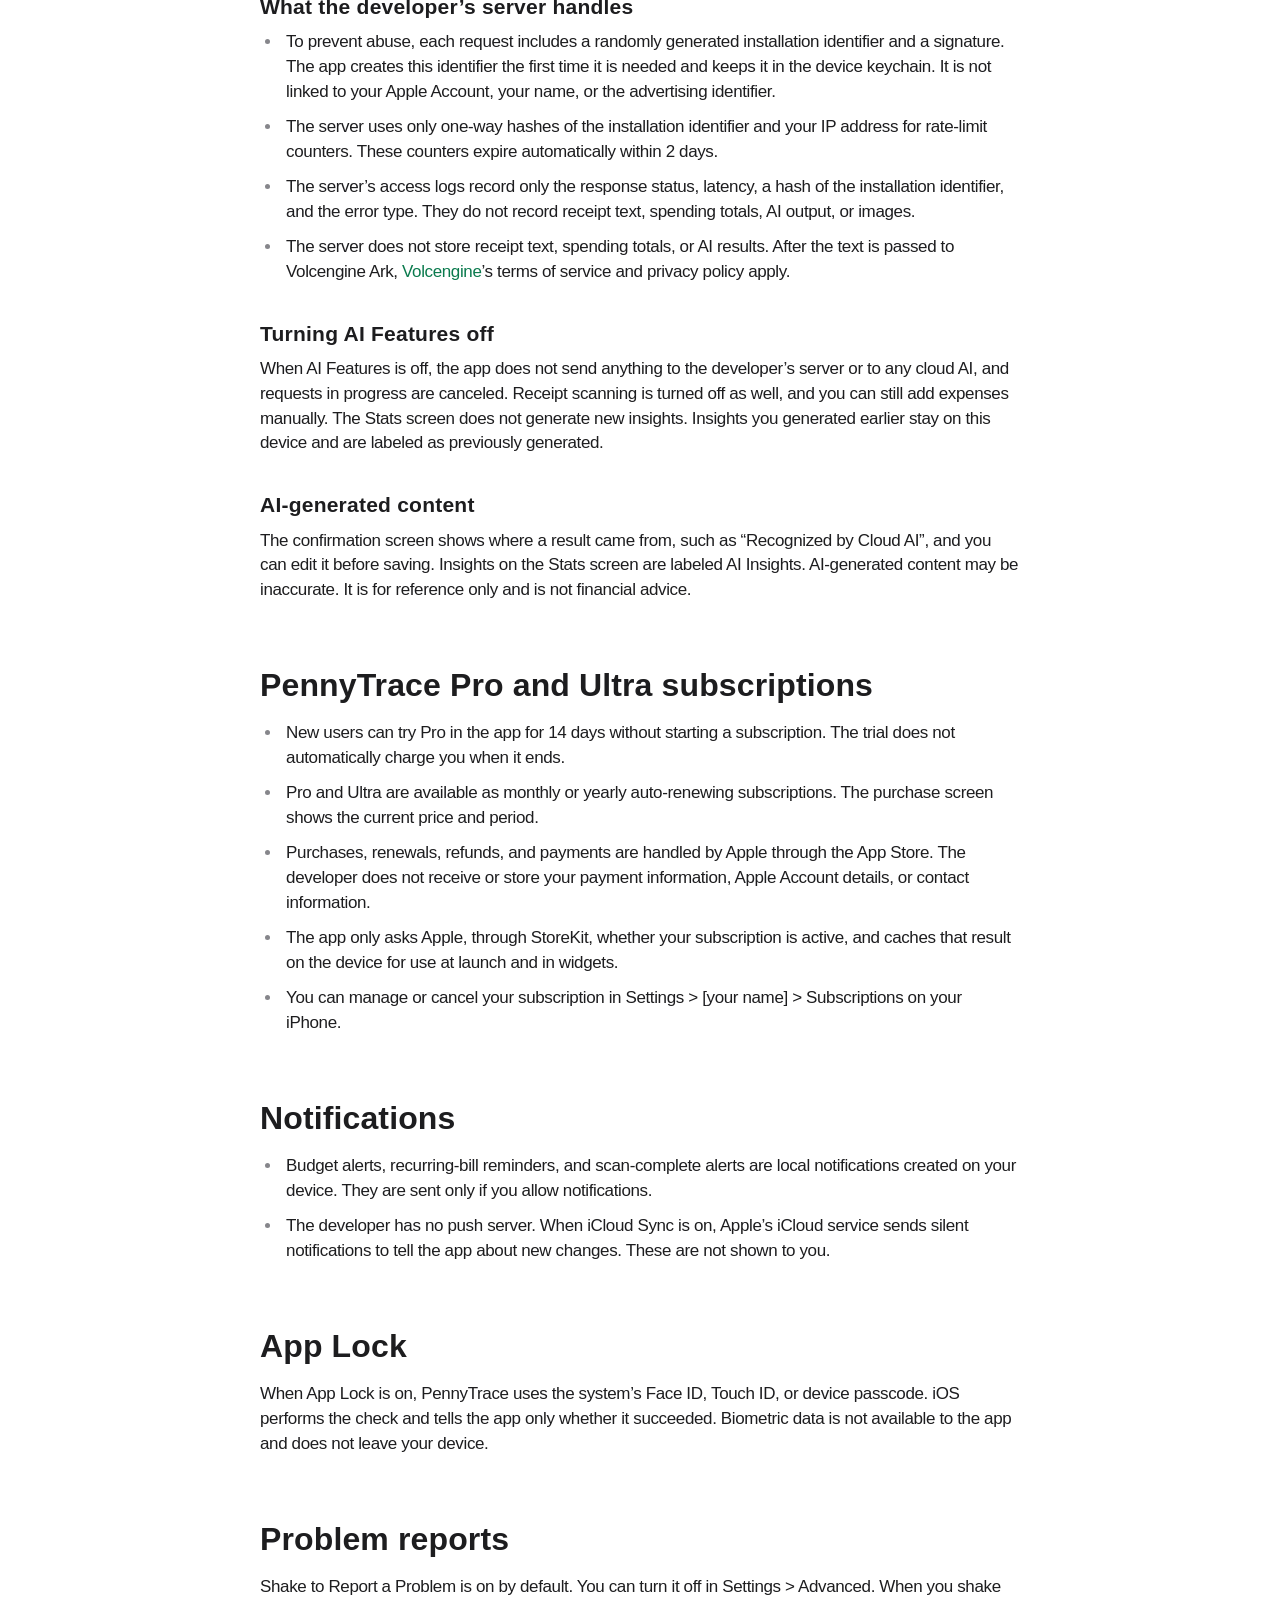
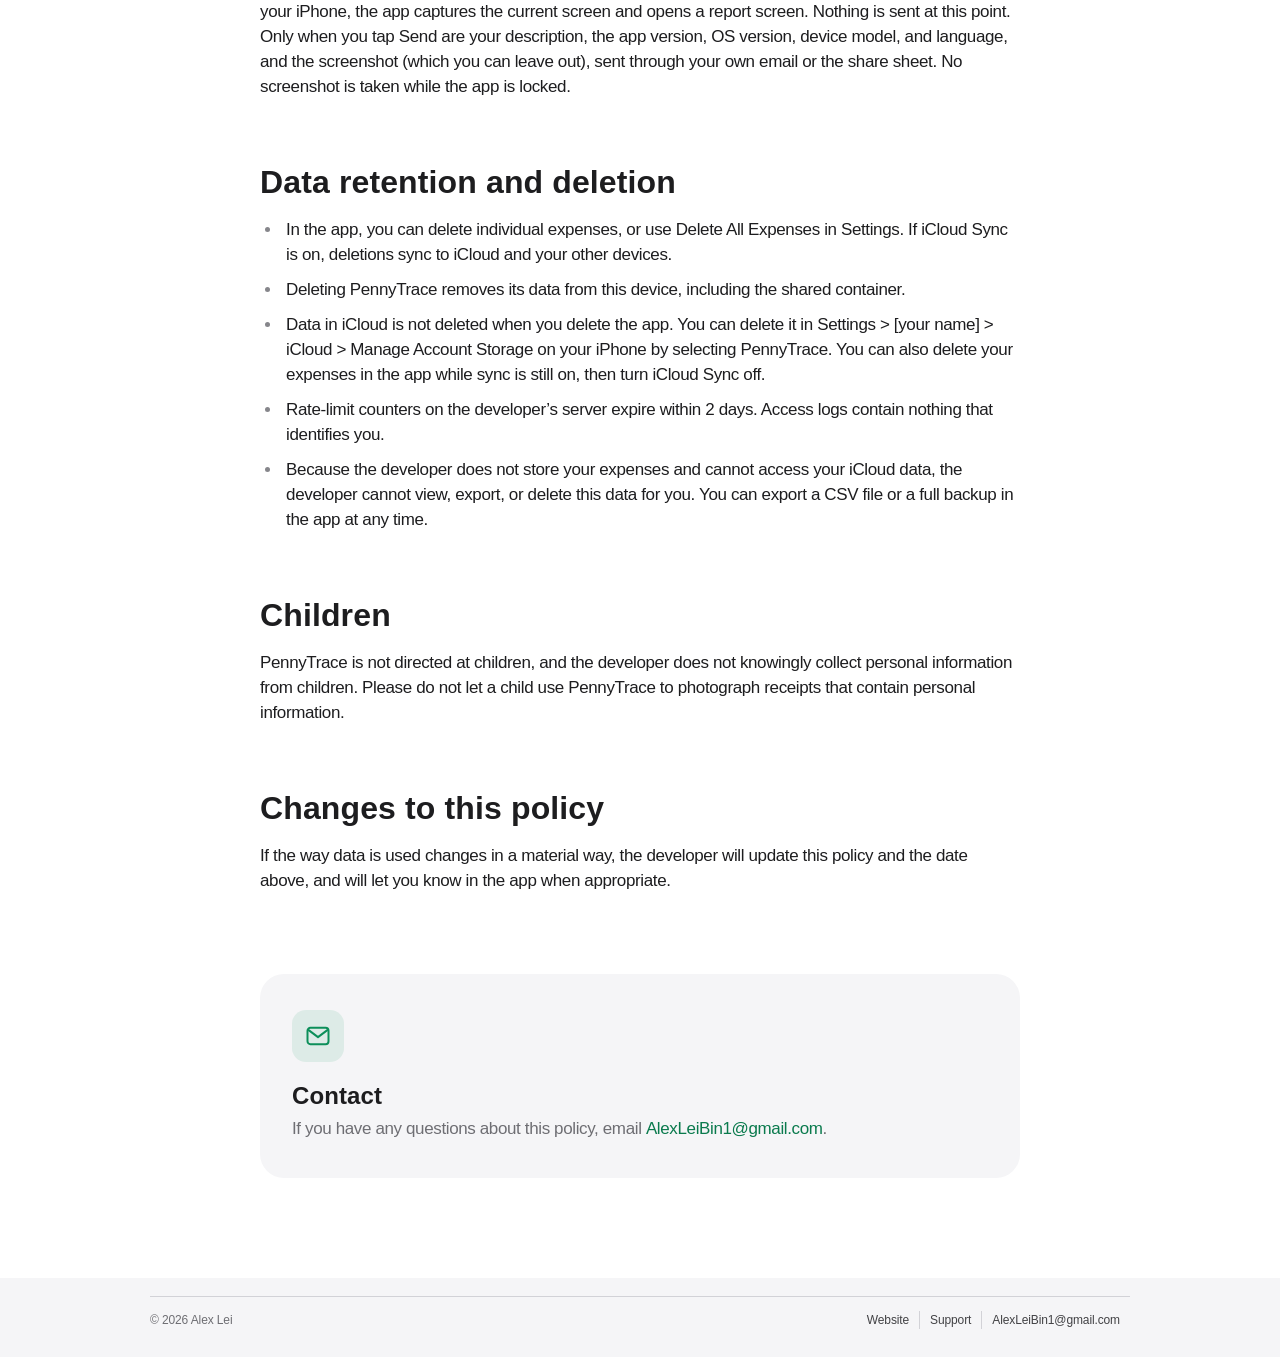
==== commit 342886c4: "Redesign the website, support page and privacy policy in an Apple-style layout with live animated ch" ====
--- a/privacy-policy.html
+++ b/privacy-policy.html
@@ -1,91 +1,208 @@
 <!DOCTYPE html>
-<html lang="zh-Hans">
+<html lang="zh-Hans" data-lang="zh">
 <head>
   <meta charset="utf-8">
-  <meta name="viewport" content="width=device-width, initial-scale=1">
+  <meta name="viewport" content="width=device-width, initial-scale=1, viewport-fit=cover">
   <title>帐旅隐私政策</title>
+  <meta name="description" content="帐旅（PennyTrace）隐私政策：会处理哪些数据、存放在哪里、何时离开你的设备，以及如何控制和删除。">
+  <meta name="theme-color" content="#fbfbfd">
+  <link rel="icon" type="image/png" href="assets/icon.png">
+  <link rel="apple-touch-icon" href="assets/apple-touch-icon.png">
   <style>
     :root {
-      color-scheme: light dark;
-      --bg: #f5f5f7;
-      --card: #ffffff;
-      --text: #1d1d1f;
-      --secondary: #6e6e73;
-      --line: rgba(0, 0, 0, 0.08);
-      --accent: #0071e3;
-      --chip: #e8e8ed;
-    }
-    @media (prefers-color-scheme: dark) {
-      :root {
-        --bg: #000000;
-        --card: #1c1c1e;
-        --text: #f5f5f7;
-        --secondary: #a1a1a6;
-        --line: rgba(255, 255, 255, 0.12);
-        --accent: #2997ff;
-        --chip: #2c2c2e;
-      }
+      color-scheme: light;
+      --ink: #1d1d1f;
+      --ink2: #6e6e73;
+      --gray: #f5f5f7;
+      --line: #d2d2d7;
+      --brand: #0C8F5A;
+      --brand-ink: #0A7A4D;
+      --mint: #3FDC9A;
+      --display: "SF Pro Display", "SF Pro Icons", -apple-system, BlinkMacSystemFont, "PingFang SC", "Hiragino Sans GB", "Noto Sans SC", "Helvetica Neue", sans-serif;
+      --text: "SF Pro Text", "SF Pro Icons", -apple-system, BlinkMacSystemFont, "PingFang SC", "Hiragino Sans GB", "Noto Sans SC", "Helvetica Neue", sans-serif;
     }
     * { box-sizing: border-box; }
-    body {
-      margin: 0;
-      font-family: -apple-system, BlinkMacSystemFont, "SF Pro Text", "PingFang SC", "Hiragino Sans GB", "Noto Sans SC", sans-serif;
-      background: var(--bg);
-      color: var(--text);
-      line-height: 1.55;
+    html { -webkit-text-size-adjust: 100%; scroll-behavior: smooth; scroll-padding-top: 68px; }
+    body { margin: 0; background: #fff; color: var(--ink); font-family: var(--text); font-size: 17px; line-height: 1.47; letter-spacing: -0.022em; -webkit-font-smoothing: antialiased; }
+    a { color: var(--brand-ink); text-decoration: none; }
+    a:hover { text-decoration: underline; }
+    button { font: inherit; }
+
+    /* 中英切换：只显示当前语言的内容 */
+    html[data-lang="zh"] [lang="en"]:not(html) { display: none !important; }
+    html[data-lang="en"] [lang="zh-Hans"]:not(html) { display: none !important; }
+
+    .w { max-width: 1024px; margin: 0 auto; padding: 0 22px; }
+    .narrow { max-width: 804px; margin: 0 auto; padding: 0 22px; }
+
+    /* 全局导航，与官网一致 */
+    .gnav { background: rgba(250, 250, 252, .86); backdrop-filter: saturate(180%) blur(20px); -webkit-backdrop-filter: saturate(180%) blur(20px); font-size: 12px; letter-spacing: -0.01em; position: sticky; top: 0; z-index: 60; border-bottom: 1px solid rgba(0, 0, 0, .08); }
+    .gnav .w { display: flex; align-items: center; gap: 30px; height: 44px; }
+    .glogo { display: flex; align-items: center; gap: 7px; color: var(--ink); font-weight: 600; font-size: 13px; }
+    .glogo img { width: 20px; height: 20px; border-radius: 5px; }
+    .glogo small { color: var(--ink2); font-weight: 400; margin-left: 2px; }
+    .glogo:hover, .glinks a:hover { text-decoration: none; }
+    .glinks { display: flex; gap: 30px; flex: 1; justify-content: center; }
+    .glinks a { color: rgba(0, 0, 0, .8); }
+    .glinks a:hover { color: #000; }
+    .switch { display: inline-flex; padding: 2px; border-radius: 999px; background: rgba(0, 0, 0, .06); }
+    .switch button { appearance: none; border: 0; background: transparent; color: var(--ink2); font-size: 11px; padding: 3px 10px; border-radius: 999px; cursor: pointer; }
+    .switch button[aria-pressed="true"] { background: #fff; color: var(--ink); box-shadow: 0 1px 3px rgba(0, 0, 0, .14); }
+
+    /* 顶部 */
+    .hero { text-align: center; padding: 72px 0 48px; background: linear-gradient(#fbfbfd, #fff); }
+    .hero img { width: 96px; height: 96px; border-radius: 22px; margin: 0 auto 22px; display: block; box-shadow: 0 20px 40px -18px rgba(12, 61, 42, .5); }
+    h1 { font-family: var(--display); font-size: 56px; line-height: 1.07; font-weight: 600; letter-spacing: -0.005em; margin: 0; }
+    .lede { font-family: var(--display); font-size: 21px; line-height: 1.38; color: var(--ink2); margin: 14px auto 0; max-width: 640px; letter-spacing: .011em; }
+
+    /* 目录 */
+    .toc { background: var(--gray); border-radius: 24px; padding: 28px 32px 26px; margin: 8px 0 0; }
+    .toc .label { font-family: var(--display); font-size: 14px; font-weight: 600; color: var(--ink2); text-transform: uppercase; letter-spacing: .04em; margin: 0 0 12px; }
+    .toc ol { list-style: none; margin: 0; padding: 0; columns: 2; column-gap: 36px; counter-reset: toc; }
+    .toc li { break-inside: avoid; counter-increment: toc; padding: 6px 0; font-size: 15px; line-height: 1.35; display: flex; gap: 10px; }
+    .toc li::before { content: counter(toc, decimal-leading-zero); color: #86868b; font-variant-numeric: tabular-nums; flex: none; font-size: 13px; padding-top: 1px; }
+    .toc a { color: var(--ink); }
+    .toc a:hover { color: var(--brand-ink); text-decoration: none; }
+
+    /* 正文 */
+    main { padding: 24px 0 100px; }
+    .policy section { margin-top: 64px; }
+    .policy section.intro { margin-top: 56px; }
+    .policy .intro p { font-size: 19px; line-height: 1.5; letter-spacing: .012em; }
+    h2 { font-family: var(--display); font-size: 32px; line-height: 1.125; font-weight: 600; margin: 0 0 18px; letter-spacing: .004em; }
+    h3 { font-family: var(--display); font-size: 21px; line-height: 1.24; font-weight: 600; margin: 36px 0 10px; letter-spacing: .011em; }
+    .policy p { margin: 0 0 16px; }
+    .policy ul, .policy ol { margin: 0 0 18px; padding-left: 1.3em; }
+    .policy li { margin-bottom: 10px; padding-left: 4px; }
+    .policy li::marker { color: #86868b; }
+    .policy section > p:first-of-type + ul, .policy section > p:first-of-type + ol { margin-top: -2px; }
+
+    /* 要点 */
+    .policy .keypoints { background: var(--gray); border-radius: 24px; padding: 36px 36px 22px; }
+    .keypoints h2 { font-size: 28px; }
+    .keypoints ul { list-style: none; padding-left: 0; }
+    .keypoints li { position: relative; padding-left: 32px; }
+    .keypoints li::before { content: ""; position: absolute; left: 2px; top: .3em; width: 18px; height: 18px; border-radius: 50%; background: var(--brand) url("data:image/svg+xml,%3Csvg xmlns='http://www.w3.org/2000/svg' viewBox='0 0 24 24' fill='none' stroke='white' stroke-width='3.2' stroke-linecap='round' stroke-linejoin='round'%3E%3Cpath d='m6 12.5 4 4 8-9'/%3E%3C/svg%3E") center / 12px no-repeat; }
+
+    /* 联系方式卡片 */
+    .policy .card { background: var(--gray); border-radius: 24px; padding: 36px 32px 28px; margin-top: 80px; display: flex; flex-direction: column; align-items: flex-start; --c: #0C8F5A; --bg: rgba(12, 143, 90, .1); }
+    .card .ic { width: 52px; height: 52px; border-radius: 14px; display: grid; place-items: center; background: var(--bg); }
+    .card .ic svg { width: 28px; height: 28px; fill: none; stroke: var(--c); stroke-width: 1.7; stroke-linecap: round; stroke-linejoin: round; }
+    .card h2 { font-size: 24px; margin: 20px 0 8px; }
+    .card p { color: var(--ink2); margin-bottom: 8px; }
+    .card p a { font-weight: 500; }
+
+    footer { background: var(--gray); color: var(--ink2); font-size: 12px; line-height: 1.5; padding: 18px 0 28px; letter-spacing: -0.01em; }
+    footer .row { display: flex; flex-wrap: wrap; gap: 8px 24px; padding-top: 14px; border-top: 1px solid var(--line); }
+    footer .links { display: flex; flex-wrap: wrap; margin-left: auto; }
+    footer .links a { color: #424245; padding: 0 10px; border-left: 1px solid var(--line); }
+    footer .links a:first-child { border-left: 0; }
+
+    .anim .rv { opacity: 0; transform: translateY(30px); transition: opacity .9s cubic-bezier(.2, .7, .2, 1), transform .9s cubic-bezier(.2, .7, .2, 1); }
+    .anim .rv.in { opacity: 1; transform: none; }
+
+    @media (max-width: 833px) {
+      .glinks { display: none; }
+      .gnav .switch { margin-left: auto; }
     }
-    header {
-      max-width: 720px;
-      margin: 0 auto;
-      padding: 48px 24px 8px;
+    @media (max-width: 734px) {
+      h1 { font-size: 40px; line-height: 1.1; }
+      .lede { font-size: 19px; }
+      h2 { font-size: 28px; }
+      h3 { font-size: 19px; }
+      .hero { padding: 48px 0 32px; }
+      .toc { padding: 22px 22px 20px; }
+      .toc ol { columns: 1; }
+      .policy section { margin-top: 52px; }
+      .policy .intro p { font-size: 17px; }
+      .policy .keypoints { padding: 28px 22px 14px; }
+      .keypoints h2 { font-size: 24px; }
+      .policy .card { padding: 30px 24px 22px; }
+      footer .links { margin-left: 0; }
+      footer .links a:first-child { padding-left: 0; }
     }
-    h1 { font-size: 2rem; letter-spacing: -0.02em; margin: 0 0 8px; }
-    .updated { color: var(--secondary); margin: 0 0 20px; }
-    .switch { display: inline-flex; padding: 3px; border-radius: 999px; background: var(--chip); }
-    .switch button {
-      appearance: none;
-      border: 0;
-      background: transparent;
-      color: var(--text);
-      font: inherit;
-      padding: 6px 14px;
-      border-radius: 999px;
-      cursor: pointer;
+    @media (prefers-reduced-motion: reduce) {
+      html { scroll-behavior: auto; }
+      .anim .rv { opacity: 1; transform: none; transition: none; }
     }
-    .switch button[aria-pressed="true"] { background: var(--card); box-shadow: 0 1px 2px rgba(0,0,0,.12); }
-    main { max-width: 720px; margin: 0 auto; padding: 8px 24px 64px; }
-    article { display: none; }
-    article.active { display: block; }
-    section {
-      background: var(--card);
-      border-radius: 18px;
-      padding: 22px 22px 8px;
-      margin: 16px 0;
-    }
-    h2 { font-size: 1.15rem; margin: 0 0 8px; }
-    h3 { font-size: 1.02rem; margin: 18px 0 6px; }
-    p, li { font-size: 1.02rem; }
-    ul, ol { padding-left: 1.2rem; }
-    a { color: var(--accent); }
-    footer { max-width: 720px; margin: 0 auto; padding: 0 24px 48px; color: var(--secondary); font-size: 0.9rem; }
+    /* 标题行尾的全角标点只占半格，居中时不被空白推偏 */
+    .pe { margin-right: -0.5em; }
   </style>
 </head>
 <body>
-  <header>
-    <h1 id="title">帐旅隐私政策</h1>
-    <p class="updated" id="updated">最后更新：2026年10月25日</p>
-    <div class="switch" role="group" aria-label="Language">
-      <button type="button" id="btn-zh" aria-pressed="true">中文</button>
-      <button type="button" id="btn-en" aria-pressed="false">English</button>
+  <nav class="gnav" aria-label="Global">
+    <div class="w">
+      <a class="glogo" href="index.html"><img src="assets/icon.png" alt="" width="20" height="20"><span lang="zh-Hans">帐旅 <small>隐私政策</small></span><span lang="en">PennyTrace <small>Privacy</small></span></a>
+      <div class="glinks">
+        <a href="index.html"><span lang="zh-Hans">官网</span><span lang="en">Website</span></a>
+        <a href="index.html#features"><span lang="zh-Hans">功能</span><span lang="en">Features</span></a>
+        <a href="support.html"><span lang="zh-Hans">技术支持</span><span lang="en">Support</span></a>
+      </div>
+      <div class="switch" role="group" aria-label="Language">
+        <button type="button" data-set-lang="zh" aria-pressed="true">中文</button>
+        <button type="button" data-set-lang="en" aria-pressed="false">EN</button>
+      </div>
+    </div>
+  </nav>
+
+  <header class="hero">
+    <div class="w">
+      <img class="rv" src="assets/icon.png" alt="" width="96" height="96">
+      <h1 class="rv"><span lang="zh-Hans">隐私政策</span><span lang="en">Privacy Policy</span></h1>
+      <p class="lede rv" lang="zh-Hans">最后更新：2026年10月25日</p>
+      <p class="lede rv" lang="en">Last updated: October 25, 2026</p>
     </div>
   </header>
-  <main>
-    <article id="zh" class="active" lang="zh-Hans">
-      <section>
+
+  <main id="main">
+    <div class="narrow">
+      <nav class="toc rv" aria-label="Contents" lang="zh-Hans">
+        <p class="label">目录</p>
+        <ol>
+          <li><a href="#summary">概要</a></li>
+          <li><a href="#device">保存在设备上的数据</a></li>
+          <li><a href="#icloud">iCloud 同步</a></li>
+          <li><a href="#extensions">小组件、实时活动和分享扩展</a></li>
+          <li><a href="#camera">相机和相册</a></li>
+          <li><a href="#location">位置</a></li>
+          <li><a href="#ai">文字识别和 AI 功能</a></li>
+          <li><a href="#subscriptions">帐旅 Pro 和 Ultra 订阅</a></li>
+          <li><a href="#notifications">通知</a></li>
+          <li><a href="#applock">App 锁</a></li>
+          <li><a href="#reports">问题报告</a></li>
+          <li><a href="#retention">数据保留和删除</a></li>
+          <li><a href="#children">儿童</a></li>
+          <li><a href="#changes">政策变更</a></li>
+          <li><a href="#contact">联系方式</a></li>
+        </ol>
+      </nav>
+      <nav class="toc rv" aria-label="Contents" lang="en">
+        <p class="label">Contents</p>
+        <ol>
+          <li><a href="#en-summary">Summary</a></li>
+          <li><a href="#en-device">Data stored on your device</a></li>
+          <li><a href="#en-icloud">iCloud Sync</a></li>
+          <li><a href="#en-extensions">Widgets, Live Activities, and the share extension</a></li>
+          <li><a href="#en-camera">Camera and photo library</a></li>
+          <li><a href="#en-location">Location</a></li>
+          <li><a href="#en-ai">Text recognition and AI features</a></li>
+          <li><a href="#en-subscriptions">PennyTrace Pro and Ultra subscriptions</a></li>
+          <li><a href="#en-notifications">Notifications</a></li>
+          <li><a href="#en-applock">App Lock</a></li>
+          <li><a href="#en-reports">Problem reports</a></li>
+          <li><a href="#en-retention">Data retention and deletion</a></li>
+          <li><a href="#en-children">Children</a></li>
+          <li><a href="#en-changes">Changes to this policy</a></li>
+          <li><a href="#en-contact">Contact</a></li>
+        </ol>
+      </nav>
+
+      <article id="zh" class="policy" lang="zh-Hans">
+      <section class="intro rv">
         <p>帐旅是一款在你自己的 iPhone 上记账的应用。账单默认只保存在这台设备上。你开启“iCloud 同步”后，账单保存在你自己的 iCloud 账户里。开发者不提供账号，也不运营保存你账单的服务器。</p>
         <p>本政策说明帐旅会处理哪些数据、这些数据存放在哪里、什么时候会离开你的设备，以及你可以如何控制和删除它们。</p>
       </section>
-      <section>
+      <section id="summary" class="keypoints rv">
         <h2>概要</h2>
         <ul>
           <li>不需要注册或登录，不收集邮箱或手机号。</li>
@@ -96,7 +213,7 @@
           <li>只有在“AI 功能”开启时，识别出的收据文字或统计汇总才会发送到开发者的服务器，再转交给 AI 模型处理。服务器不保存这些内容。</li>
         </ul>
       </section>
-      <section>
+      <section id="device" class="rv">
         <h2>保存在设备上的数据</h2>
         <p>以下内容保存在这台设备上（使用 SwiftData 数据库和本机设置）：</p>
         <ul>
@@ -112,7 +229,7 @@
         </ul>
         <p>导出的 CSV 文件和完整备份文件由你自己保管。通过系统分享发出之后，接收方如何处理由接收方决定。</p>
       </section>
-      <section>
+      <section id="icloud" class="rv">
         <h2>iCloud 同步</h2>
         <p>“iCloud 同步”是帐旅 Pro 功能，默认关闭，需要你在设置中手动开启。</p>
         <ul>
@@ -124,7 +241,7 @@
           <li>订阅结束后，同步会暂停，账单仍保留在这台设备上。</li>
         </ul>
       </section>
-      <section>
+      <section id="extensions" class="rv">
         <h2>小组件、实时活动和分享扩展</h2>
         <p>帐旅的 App、小组件和分享扩展通过同一个 App Group 共享容器交换数据。这个容器位于你的设备上，数据不会因此离开设备。</p>
         <ul>
@@ -134,7 +251,7 @@
           <li>分享扩展和快捷指令：你从其他 App 分享收据图片给帐旅时，扩展会把图片保存到共享容器的收件箱。帐旅下次打开时读取这些图片并进行识别，处理后立即从收件箱删除。</li>
         </ul>
       </section>
-      <section>
+      <section id="camera" class="rv">
         <h2>相机和相册</h2>
         <ul>
           <li>相机只在你拍摄收据时使用。</li>
@@ -143,7 +260,7 @@
           <li>收据图片不会上传到开发者的服务器或 AI 服务。开启“iCloud 同步”时，保留的收据图片会随账单保存到你的 iCloud 账户。</li>
         </ul>
       </section>
-      <section>
+      <section id="location" class="rv">
         <h2>位置</h2>
         <ul>
           <li>只有你在记账时点按“添加当前地点”，App 才会获取一次位置，不会在后台持续定位。</li>
@@ -152,7 +269,7 @@
           <li>你可以在设置中关闭“记账时添加地点”。关闭后不再提供定位，已保存的地点仍会保留，你可以在账单中删除。</li>
         </ul>
       </section>
-      <section>
+      <section id="ai" class="rv">
         <h2>文字识别和 AI 功能</h2>
         <p>“AI 功能”默认关闭。只有你在首次使用引导或设置中明确同意后才会开启；你可以随时关闭。</p>
         <h3>收据识别</h3>
@@ -186,7 +303,7 @@
         <h3>AI 生成的内容</h3>
         <p>AI 整理的结果会在确认页标明来源（例如“由云端 AI 识别”），保存前你可以修改。统计页的分析以“AI 分析”标示。AI 生成的内容可能不准确，仅供参考，不构成财务建议。</p>
       </section>
-      <section>
+      <section id="subscriptions" class="rv">
         <h2>帐旅 Pro 和 Ultra 订阅</h2>
         <ul>
           <li>新用户可在 App 内试用 Pro 14 天，无需先订阅，试用结束不会自动扣款。</li>
@@ -196,22 +313,22 @@
           <li>你可以在 iPhone 的“设置 &gt; [你的姓名] &gt; 订阅”中管理或取消订阅。</li>
         </ul>
       </section>
-      <section>
+      <section id="notifications" class="rv">
         <h2>通知</h2>
         <ul>
           <li>预算提醒、周期账单提醒和识别完成提醒都是在设备上生成的本地通知，需要你允许后才会发送。</li>
           <li>开发者没有推送服务器。启用“iCloud 同步”时，Apple 的 iCloud 服务会发送静默通知，用于告知 App 有新的更改，这些通知不会显示给你。</li>
         </ul>
       </section>
-      <section>
+      <section id="applock" class="rv">
         <h2>App 锁</h2>
         <p>开启“App 锁”后，帐旅使用系统的面容 ID、触控 ID 或设备密码进行验证。验证由 iOS 完成，App 只会得到“成功”或“失败”的结果，生物识别数据不会提供给 App，也不会离开设备。</p>
       </section>
-      <section>
+      <section id="reports" class="rv">
         <h2>问题报告</h2>
         <p>“摇一摇报告问题”默认开启，可以在“设置 &gt; 高级”中关闭。摇动 iPhone 时，App 会截取当前屏幕并打开报告页面，此时不会发送任何内容。只有你在报告页点按“发送”，你写的描述、App 版本、系统版本、设备型号和语言，以及截图（可以选择不附带），才会通过你自己的邮件或系统分享发出。App 锁定时不会截图。</p>
       </section>
-      <section>
+      <section id="retention" class="rv">
         <h2>数据保留和删除</h2>
         <ul>
           <li>在 App 内，你可以逐笔删除账单，也可以在设置中使用“删除全部账单”。开启“iCloud 同步”时，删除操作会同步到 iCloud 和你的其他设备。</li>
@@ -221,26 +338,27 @@
           <li>由于开发者不保存你的账单，也无法访问你的 iCloud 数据，开发者无法替你查看、导出或删除这些数据。你可以随时在 App 内导出 CSV 或完整备份。</li>
         </ul>
       </section>
-      <section>
+      <section id="children" class="rv">
         <h2>儿童</h2>
         <p>帐旅不是面向儿童的服务，开发者不会有意收集儿童的个人信息。请不要让儿童使用帐旅拍摄含有个人信息的收据。</p>
       </section>
-      <section>
+      <section id="changes" class="rv">
         <h2>政策变更</h2>
         <p>如果数据的使用方式发生实质变化，开发者会更新本政策并修改上方的日期，必要时在 App 内提示。</p>
       </section>
-      <section>
+      <section id="contact" class="card rv">
+        <span class="ic"><svg viewBox="0 0 24 24"><rect x="3" y="5" width="18" height="14" rx="2.5"/><path d="m4 7 8 6 8-6"/></svg></span>
         <h2>联系方式</h2>
         <p>如果你对本政策有任何问题，请发送邮件至：<a href="mailto:AlexLeiBin1@gmail.com">AlexLeiBin1@gmail.com</a></p>
       </section>
-    </article>
-
-    <article id="en" lang="en">
-      <section>
+      </article>
+
+      <article id="en" class="policy" lang="en">
+      <section class="intro rv">
         <p>PennyTrace is an expense tracker that runs on your own iPhone. By default, your expenses are stored only on this device. If you turn on iCloud Sync, they are stored in your own iCloud account. The developer does not provide accounts and does not run a server that stores your expenses.</p>
         <p>This policy explains what data PennyTrace handles, where it is stored, when it leaves your device, and how you can control and delete it.</p>
       </section>
-      <section>
+      <section id="en-summary" class="keypoints rv">
         <h2>Summary</h2>
         <ul>
           <li>No sign-up or sign-in. We do not collect your email address or phone number.</li>
@@ -251,7 +369,7 @@
           <li>Only when AI Features is on are recognized receipt text or spending totals sent to the developer’s server, which passes them to an AI model. The server does not store this content.</li>
         </ul>
       </section>
-      <section>
+      <section id="en-device" class="rv">
         <h2>Data stored on your device</h2>
         <p>The following is stored on this device, in a SwiftData database and local settings:</p>
         <ul>
@@ -267,7 +385,7 @@
         </ul>
         <p>CSV exports and full backup files are yours to keep. Once you share them through the share sheet, how the recipient handles them is outside this policy.</p>
       </section>
-      <section>
+      <section id="en-icloud" class="rv">
         <h2>iCloud Sync</h2>
         <p>iCloud Sync is a PennyTrace Pro feature. It is off by default and you turn it on in Settings.</p>
         <ul>
@@ -279,7 +397,7 @@
           <li>If your subscription ends, syncing pauses and your expenses stay on this device.</li>
         </ul>
       </section>
-      <section>
+      <section id="en-extensions" class="rv">
         <h2>Widgets, Live Activities, and the share extension</h2>
         <p>The PennyTrace app, its widgets, and its share extension exchange data through a shared App Group container. This container is on your device, so using it does not send data anywhere.</p>
         <ul>
@@ -289,7 +407,7 @@
           <li>Share extension and Shortcuts: when you share a receipt image to PennyTrace from another app, the extension saves the image to an inbox in the shared container. The next time PennyTrace opens, it reads and recognizes the image, then removes it from the inbox right away.</li>
         </ul>
       </section>
-      <section>
+      <section id="en-camera" class="rv">
         <h2>Camera and photo library</h2>
         <ul>
           <li>The camera is used only when you photograph a receipt.</li>
@@ -298,7 +416,7 @@
           <li>Receipt images are not uploaded to the developer’s server or to an AI service. If iCloud Sync is on, receipt images you keep are saved with your expenses in your iCloud account.</li>
         </ul>
       </section>
-      <section>
+      <section id="en-location" class="rv">
         <h2>Location</h2>
         <ul>
           <li>The app gets your location once, and only when you tap Add Current Location while recording an expense. It does not track your location in the background.</li>
@@ -307,7 +425,7 @@
           <li>You can turn off Add Location When Recording in Settings. Locations you already saved are kept, and you can remove them from each expense.</li>
         </ul>
       </section>
-      <section>
+      <section id="en-ai" class="rv">
         <h2>Text recognition and AI features</h2>
         <p>AI Features is off by default. It turns on only after you explicitly agree during onboarding or in Settings. You can turn it off at any time.</p>
         <h3>Receipt recognition</h3>
@@ -341,7 +459,7 @@
         <h3>AI-generated content</h3>
         <p>The confirmation screen shows where a result came from, such as “Recognized by Cloud AI”, and you can edit it before saving. Insights on the Stats screen are labeled AI Insights. AI-generated content may be inaccurate. It is for reference only and is not financial advice.</p>
       </section>
-      <section>
+      <section id="en-subscriptions" class="rv">
         <h2>PennyTrace Pro and Ultra subscriptions</h2>
         <ul>
           <li>New users can try Pro in the app for 14 days without starting a subscription. The trial does not automatically charge you when it ends.</li>
@@ -351,22 +469,22 @@
           <li>You can manage or cancel your subscription in Settings &gt; [your name] &gt; Subscriptions on your iPhone.</li>
         </ul>
       </section>
-      <section>
+      <section id="en-notifications" class="rv">
         <h2>Notifications</h2>
         <ul>
           <li>Budget alerts, recurring-bill reminders, and scan-complete alerts are local notifications created on your device. They are sent only if you allow notifications.</li>
           <li>The developer has no push server. When iCloud Sync is on, Apple’s iCloud service sends silent notifications to tell the app about new changes. These are not shown to you.</li>
         </ul>
       </section>
-      <section>
+      <section id="en-applock" class="rv">
         <h2>App Lock</h2>
         <p>When App Lock is on, PennyTrace uses the system’s Face ID, Touch ID, or device passcode. iOS performs the check and tells the app only whether it succeeded. Biometric data is not available to the app and does not leave your device.</p>
       </section>
-      <section>
+      <section id="en-reports" class="rv">
         <h2>Problem reports</h2>
         <p>Shake to Report a Problem is on by default. You can turn it off in Settings &gt; Advanced. When you shake your iPhone, the app captures the current screen and opens a report screen. Nothing is sent at this point. Only when you tap Send are your description, the app version, OS version, device model, and language, and the screenshot (which you can leave out), sent through your own email or the share sheet. No screenshot is taken while the app is locked.</p>
       </section>
-      <section>
+      <section id="en-retention" class="rv">
         <h2>Data retention and deletion</h2>
         <ul>
           <li>In the app, you can delete individual expenses, or use Delete All Expenses in Settings. If iCloud Sync is on, deletions sync to iCloud and your other devices.</li>
@@ -376,43 +494,63 @@
           <li>Because the developer does not store your expenses and cannot access your iCloud data, the developer cannot view, export, or delete this data for you. You can export a CSV file or a full backup in the app at any time.</li>
         </ul>
       </section>
-      <section>
+      <section id="en-children" class="rv">
         <h2>Children</h2>
         <p>PennyTrace is not directed at children, and the developer does not knowingly collect personal information from children. Please do not let a child use PennyTrace to photograph receipts that contain personal information.</p>
       </section>
-      <section>
+      <section id="en-changes" class="rv">
         <h2>Changes to this policy</h2>
         <p>If the way data is used changes in a material way, the developer will update this policy and the date above, and will let you know in the app when appropriate.</p>
       </section>
-      <section>
+      <section id="en-contact" class="card rv">
+        <span class="ic"><svg viewBox="0 0 24 24"><rect x="3" y="5" width="18" height="14" rx="2.5"/><path d="m4 7 8 6 8-6"/></svg></span>
         <h2>Contact</h2>
         <p>If you have any questions about this policy, email <a href="mailto:AlexLeiBin1@gmail.com">AlexLeiBin1@gmail.com</a>.</p>
       </section>
-    </article>
-
+      </article>
+    </div>
   </main>
-  <footer>帐旅 · PennyTrace</footer>
+
+  <footer>
+    <div class="w">
+      <div class="row">
+        <span>© 2026 Alex Lei <span lang="zh-Hans">雷斌</span></span>
+        <div class="links">
+          <a href="index.html"><span lang="zh-Hans">官网</span><span lang="en">Website</span></a>
+          <a href="support.html"><span lang="zh-Hans">技术支持</span><span lang="en">Support</span></a>
+          <a href="mailto:AlexLeiBin1@gmail.com">AlexLeiBin1@gmail.com</a>
+        </div>
+      </div>
+    </div>
+  </footer>
+
   <script>
-    const zh = document.getElementById("zh");
-    const en = document.getElementById("en");
-    const btnZh = document.getElementById("btn-zh");
-    const btnEn = document.getElementById("btn-en");
-    const title = document.getElementById("title");
-    const updated = document.getElementById("updated");
-    function setLang(language) {
-      const english = language === "en";
-      zh.classList.toggle("active", !english);
-      en.classList.toggle("active", english);
-      btnZh.setAttribute("aria-pressed", String(!english));
-      btnEn.setAttribute("aria-pressed", String(english));
-      document.documentElement.lang = english ? "en" : "zh-Hans";
-      document.title = english ? "PennyTrace Privacy Policy" : "帐旅隐私政策";
-      title.textContent = document.title;
-      updated.textContent = english ? "Last updated: October 25, 2026" : "最后更新：2026年10月25日";
+    // 语言：?lang= 优先，其次是上次的选择，最后跟随浏览器
+    const params = new URLSearchParams(location.search);
+    let saved = null;
+    try { saved = localStorage.getItem("pt-lang"); } catch (e) {}
+    const browserLang = (navigator.language || "zh").toLowerCase().startsWith("zh") ? "zh" : "en";
+
+    function setLang(lang) {
+      lang = lang === "en" ? "en" : "zh";
+      const root = document.documentElement;
+      root.dataset.lang = lang;
+      root.lang = lang === "en" ? "en" : "zh-Hans";
+      document.title = lang === "en" ? "PennyTrace Privacy Policy" : "帐旅隐私政策";
+      document.querySelectorAll("[data-set-lang]").forEach(b => b.setAttribute("aria-pressed", String(b.dataset.setLang === lang)));
+      try { localStorage.setItem("pt-lang", lang); } catch (e) {}
     }
-    btnZh.addEventListener("click", function () { setLang("zh"); });
-    btnEn.addEventListener("click", function () { setLang("en"); });
-    if (!navigator.language || !navigator.language.toLowerCase().startsWith("zh")) setLang("en");
+    document.querySelectorAll("[data-set-lang]").forEach(b => b.addEventListener("click", () => setLang(b.dataset.setLang)));
+    setLang(params.get("lang") || saved || browserLang);
+
+    // 进入视口时淡入
+    if ("IntersectionObserver" in window && !matchMedia("(prefers-reduced-motion: reduce)").matches && !params.has("static")) {
+      document.documentElement.classList.add("anim");
+      const io = new IntersectionObserver(entries => {
+        entries.forEach(e => { if (e.isIntersecting) { e.target.classList.add("in"); io.unobserve(e.target); } });
+      }, { threshold: 0.1 });
+      document.querySelectorAll(".rv").forEach(el => io.observe(el));
+    }
   </script>
 </body>
 </html>
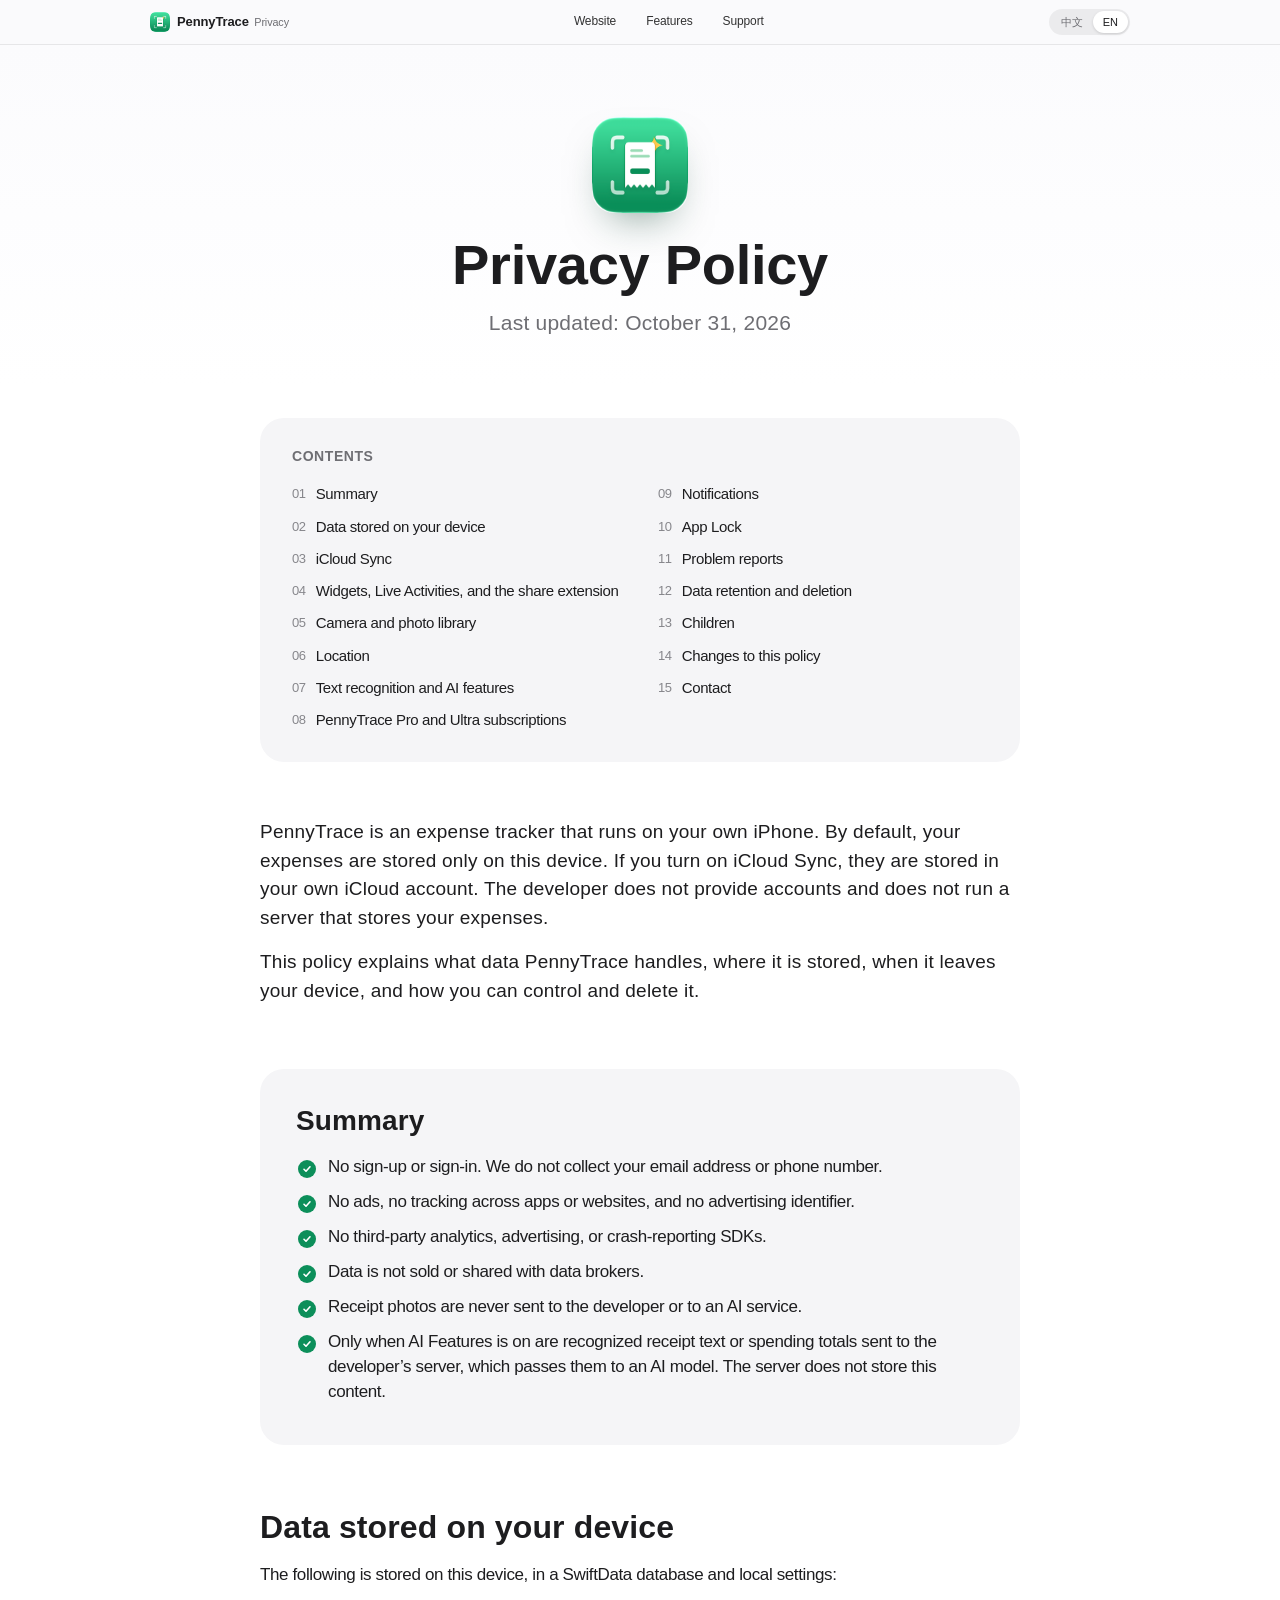
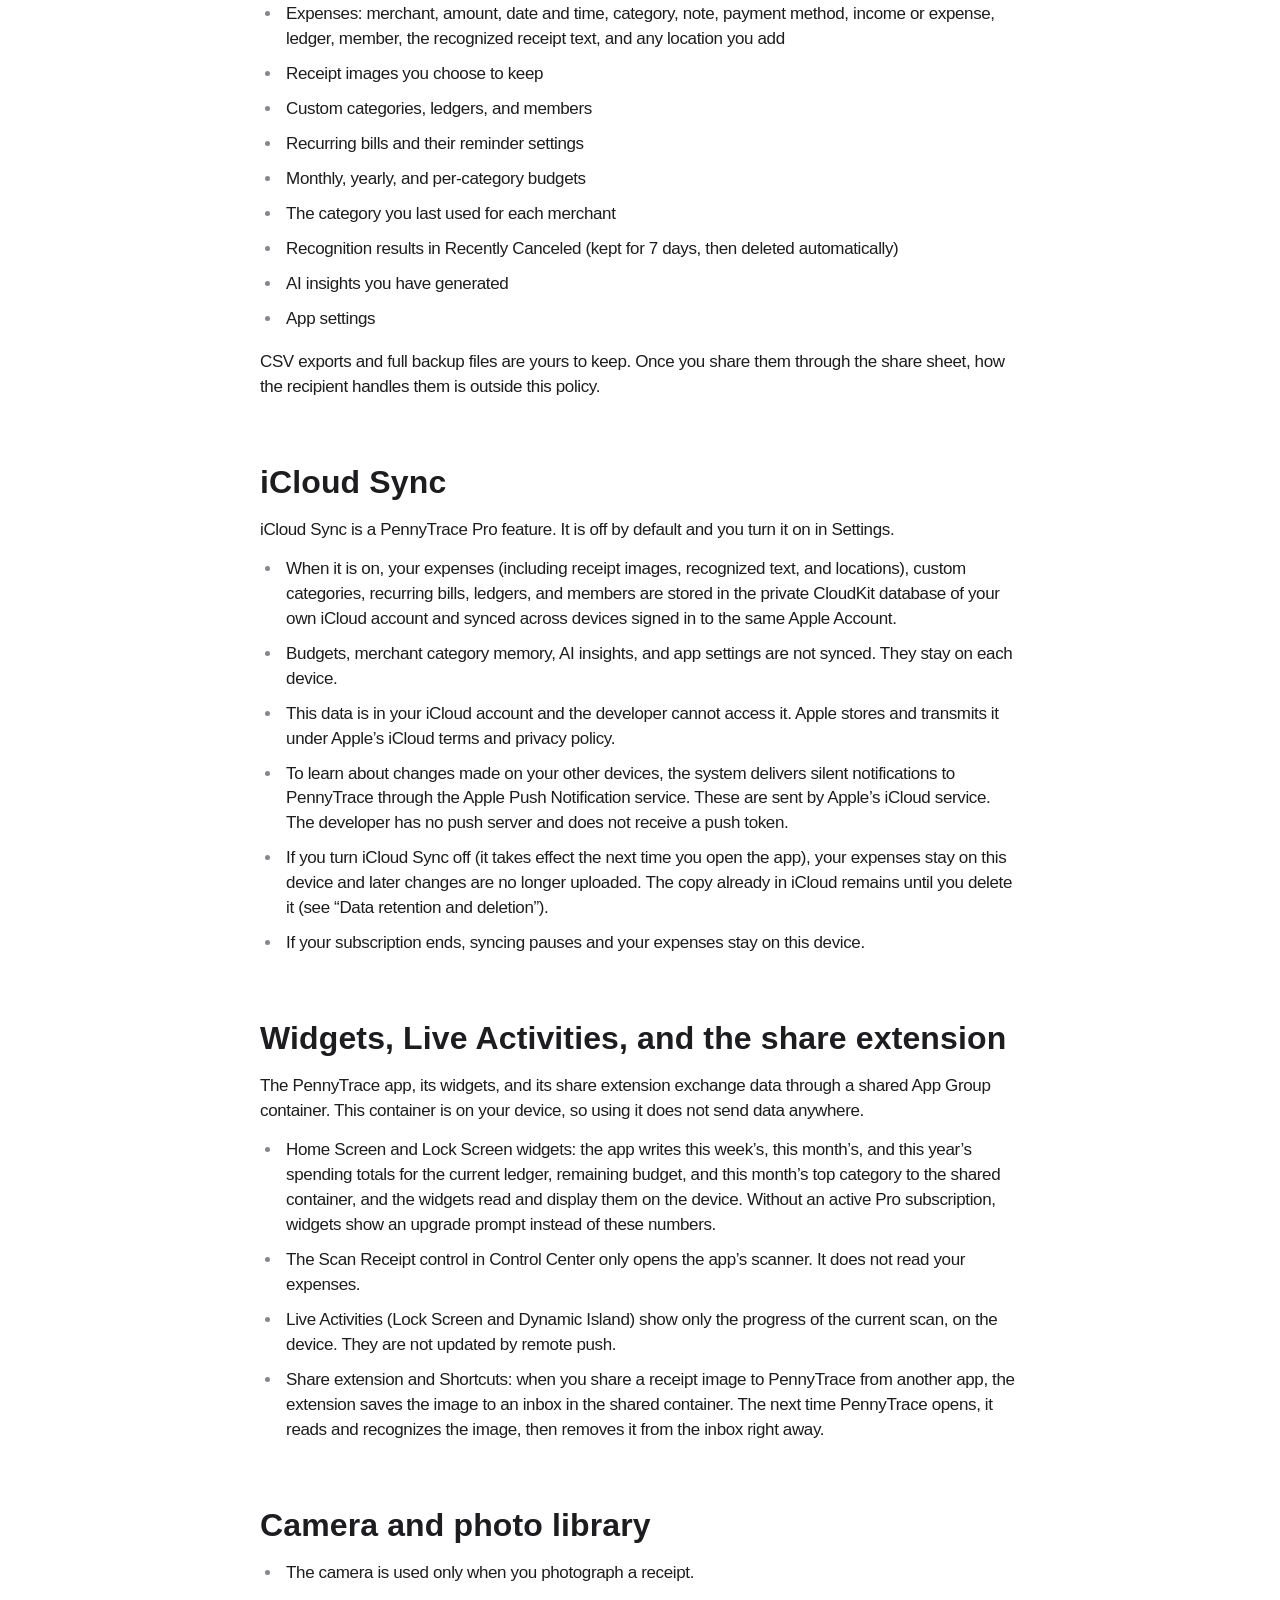
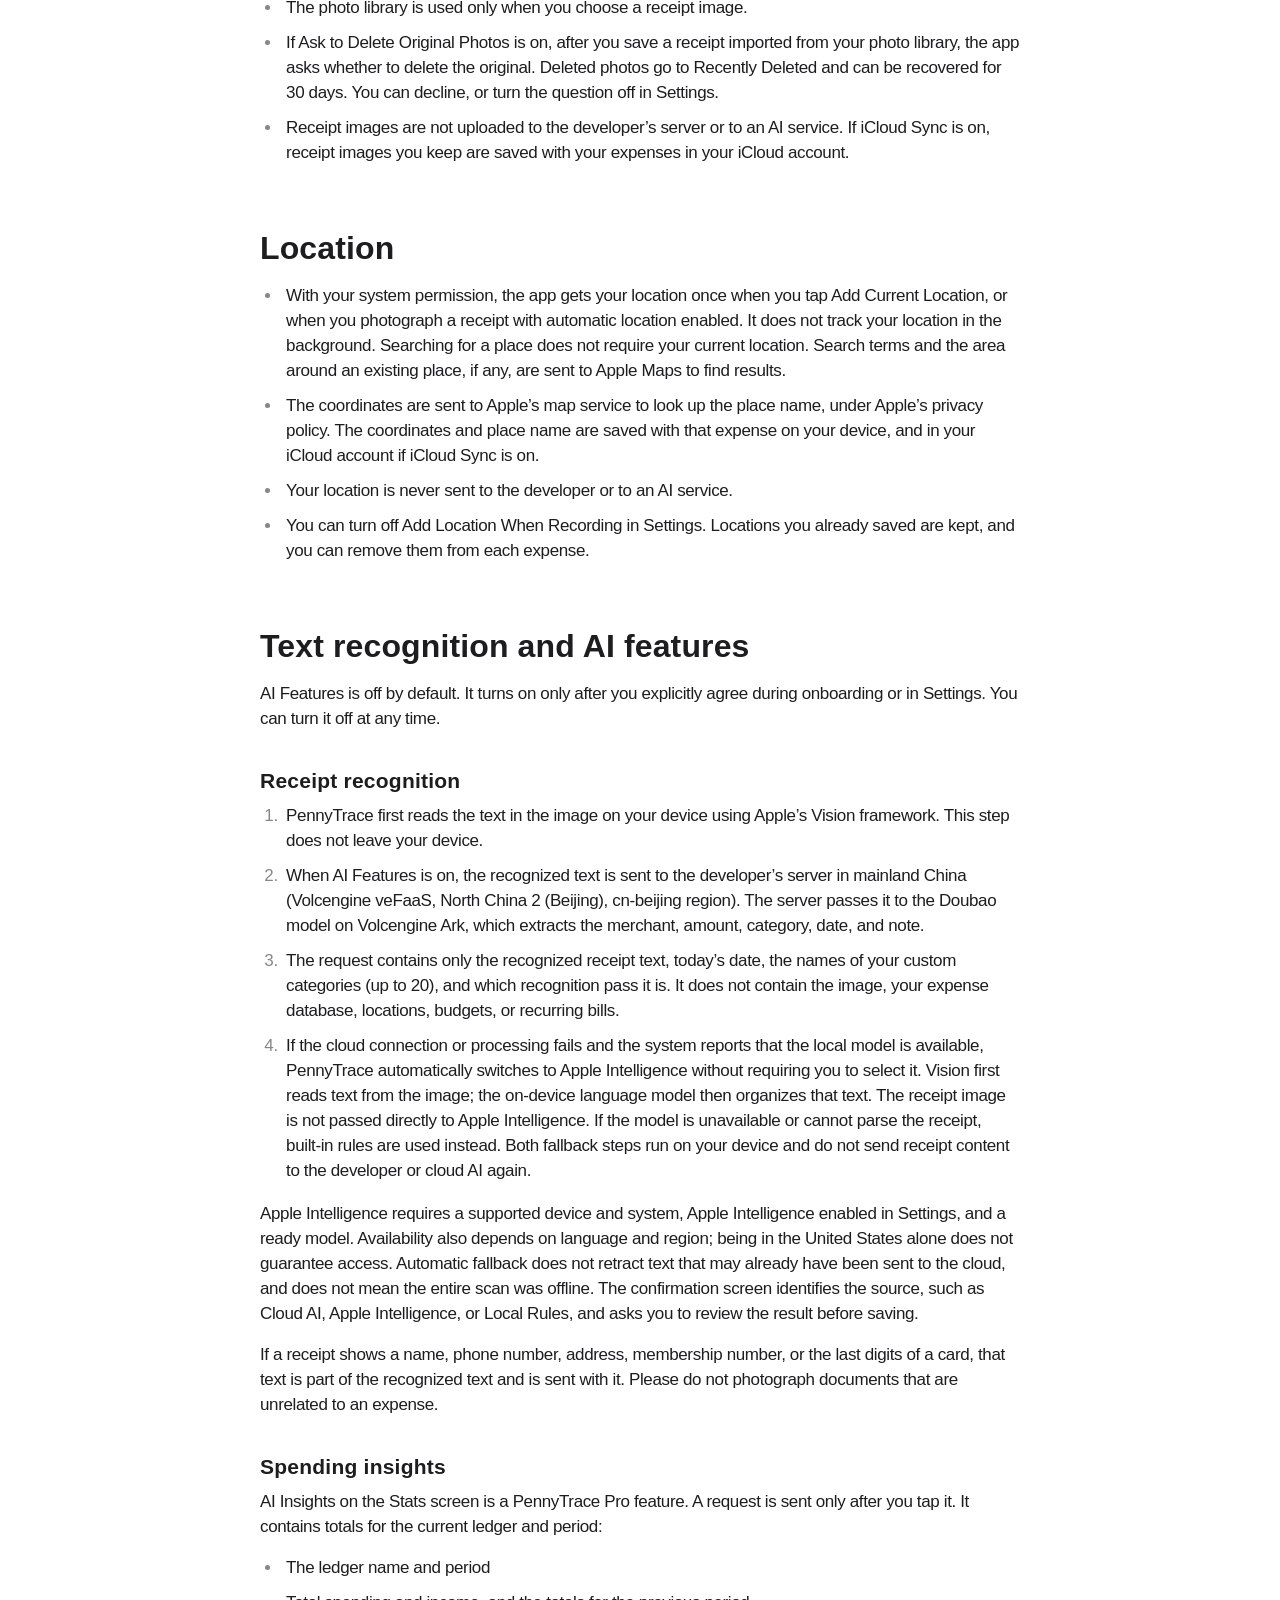
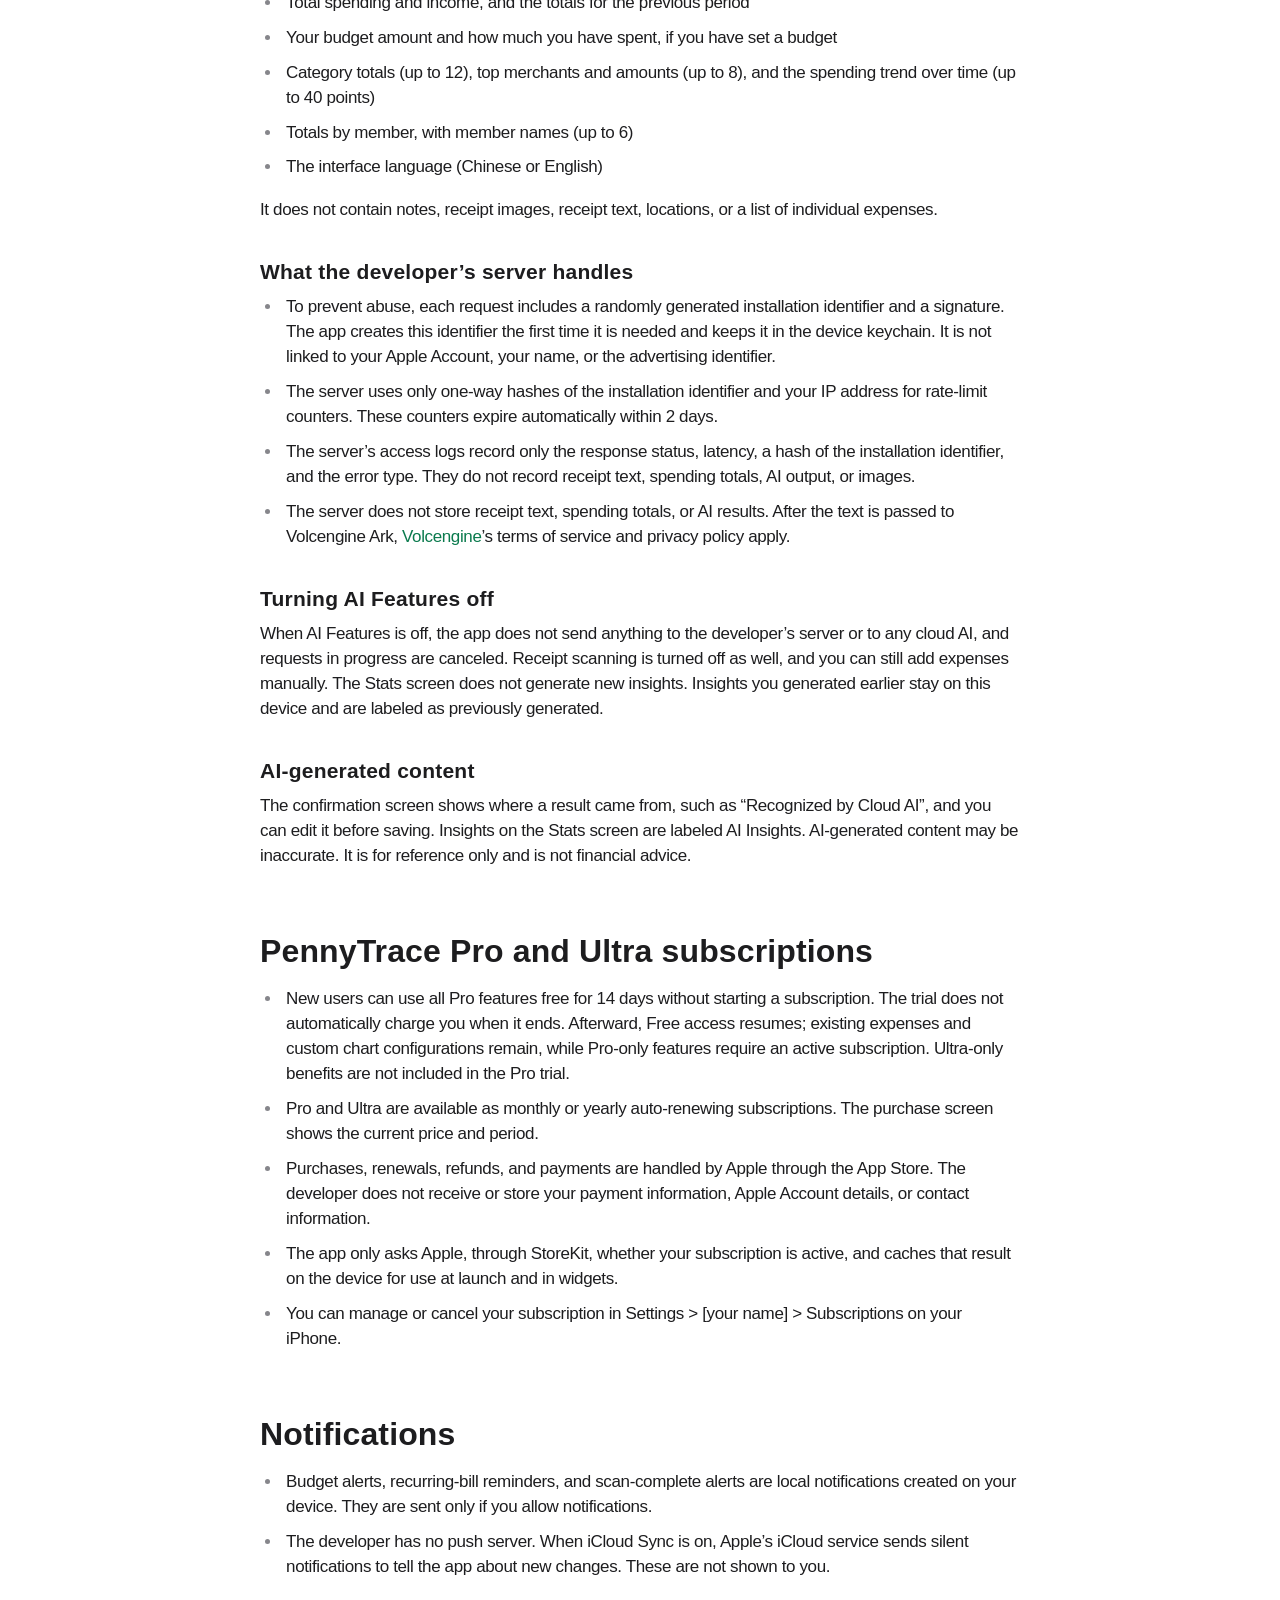
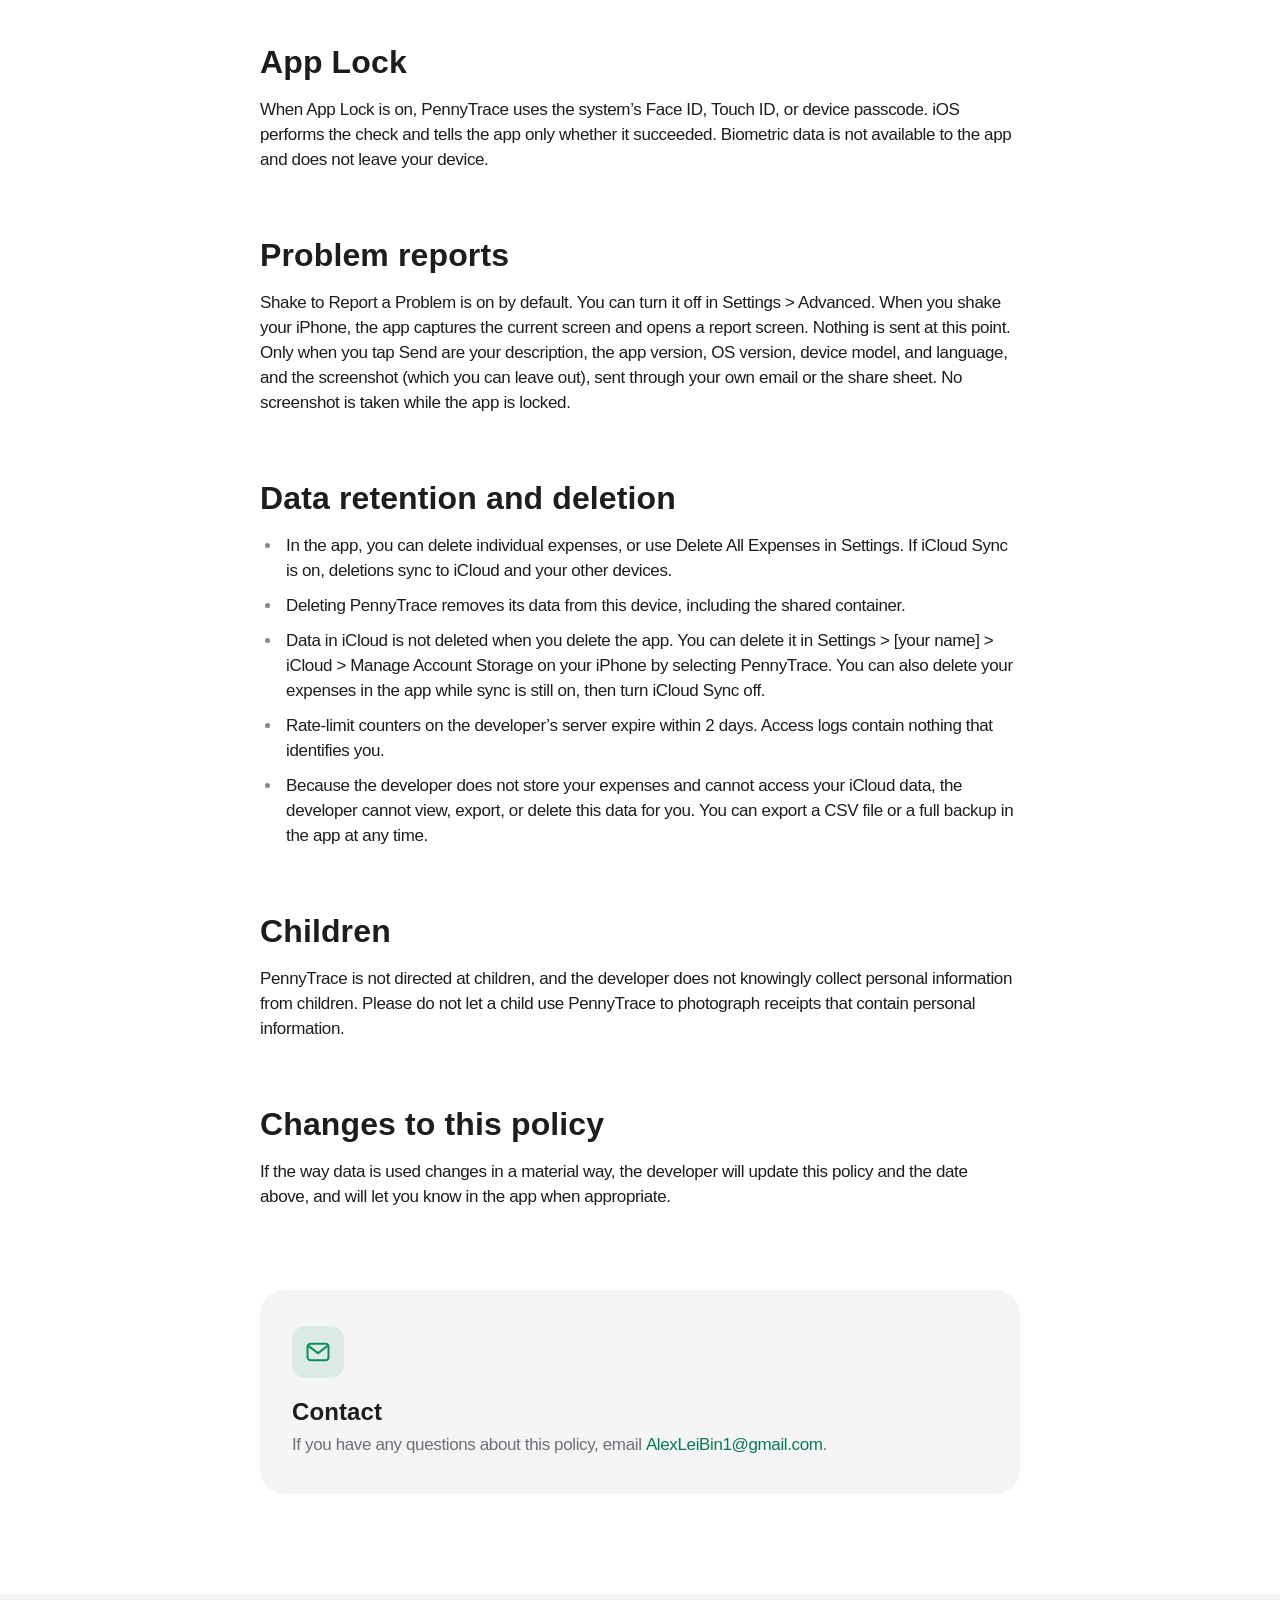
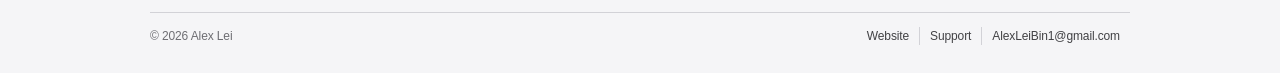
==== commit b1d40bbe: "Update bilingual support and privacy for automatic on-device receipt fallback" ====
--- a/privacy-policy.html
+++ b/privacy-policy.html
@@ -149,8 +149,8 @@
     <div class="w">
       <img class="rv" src="assets/icon.png" alt="" width="96" height="96">
       <h1 class="rv"><span lang="zh-Hans">隐私政策</span><span lang="en">Privacy Policy</span></h1>
-      <p class="lede rv" lang="zh-Hans">最后更新：2026年10月25日</p>
-      <p class="lede rv" lang="en">Last updated: October 25, 2026</p>
+      <p class="lede rv" lang="zh-Hans">最后更新：2026年10月31日</p>
+      <p class="lede rv" lang="en">Last updated: October 31, 2026</p>
     </div>
   </header>
 
@@ -263,7 +263,7 @@
       <section id="location" class="rv">
         <h2>位置</h2>
         <ul>
-          <li>只有你在记账时点按“添加当前地点”，App 才会获取一次位置，不会在后台持续定位。</li>
+          <li>你点按“添加当前地点”，或开启自动添加地点后当场拍摄收据时，App 会在获得系统权限后获取一次位置，不会在后台持续定位。搜索地点不要求获取当前位置；搜索词及已有地点的附近范围（如有）会发送至 Apple 地图服务以查找结果。</li>
           <li>坐标会发送给 Apple 的地图服务以获取地名，适用 Apple 的隐私政策。坐标和地名随这笔账单保存在设备上；开启“iCloud 同步”时也会保存到你的 iCloud 账户。</li>
           <li>位置不会发送给开发者或 AI 服务。</li>
           <li>你可以在设置中关闭“记账时添加地点”。关闭后不再提供定位，已保存的地点仍会保留，你可以在账单中删除。</li>
@@ -277,8 +277,9 @@
           <li>帐旅先在设备上使用 Apple 的 Vision 框架从图片中读出文字。这一步不会离开设备。</li>
           <li>“AI 功能”开启时，读出的文字会发送到开发者部署在中国大陆的服务器（火山引擎函数服务 veFaaS，华北 2（北京）cn-beijing 区域），由服务器转交给火山引擎方舟平台上的豆包大模型，整理出商家、金额、分类、日期和备注。</li>
           <li>请求中只包含：识别出的收据文字、当天日期、你的自定义分类名称（最多 20 个），以及识别轮次。请求中不包含图片、账单数据库、地点、预算或周期账单。</li>
-          <li>如果云端处理失败，帐旅会改用设备端方式整理：在支持 Apple 智能的设备上使用设备端的 Apple 基础模型，否则使用本地规则。设备端处理不会离开设备。</li>
+          <li>如果云端连接或处理失败，且系统报告本机模型可用，帐旅会自动切换至 Apple Intelligence，无需手动选择。App 先用 Vision 读取图片文字，再由设备端语言模型整理文字，并非把收据图片直接交给 Apple Intelligence。若模型不可用或本次解析失败，则使用本地规则整理。设备端模型与本地规则处理均在设备上进行，不会为这一步再次向开发者或云端 AI 发送收据内容。</li>
         </ol>
+        <p>Apple Intelligence 需设备和系统支持、在系统设置中已开启且模型已就绪；可用性还取决于语言和地区，不能仅凭身处美国判断。自动回退不会撤回此前可能已发送到云端的文字，也不代表整次识别始终离线。确认页会标明“云端 AI”“Apple Intelligence”或“本地规则”等来源，并提示核对后保存。</p>
         <p>收据上如果印有姓名、电话、地址、会员号或卡号后几位，这些文字会包含在识别结果中一起发送。请不要拍摄与记账无关的文件。</p>
         <h3>支出分析</h3>
         <p>统计页的“AI 分析”是帐旅 Pro 功能，只在你点按之后才会发送请求。请求包含当前账本、当前时间范围的汇总：</p>
@@ -306,7 +307,7 @@
       <section id="subscriptions" class="rv">
         <h2>帐旅 Pro 和 Ultra 订阅</h2>
         <ul>
-          <li>新用户可在 App 内试用 Pro 14 天，无需先订阅，试用结束不会自动扣款。</li>
+          <li>新用户可在 App 内免费使用全部 Pro 功能 14 天，无需先订阅，试用结束不会自动扣款。到期后恢复免费版权限，已有账单及自定义图表配置保留，Pro 专属功能需有效订阅才能继续使用；Ultra 专属权益不包含在 Pro 试用中。</li>
           <li>Pro 和 Ultra 均提供按月或按年的自动续期订阅，价格和周期以购买页面显示为准。</li>
           <li>购买、续订、退款和付款均由 Apple 通过 App Store 处理。开发者不会收到也不会保存你的付款信息、Apple 账户信息或联系方式。</li>
           <li>App 只通过 StoreKit 向 Apple 查询订阅是否有效，并在本机缓存这一结果，以便在启动时和小组件中使用。</li>
@@ -419,7 +420,7 @@
       <section id="en-location" class="rv">
         <h2>Location</h2>
         <ul>
-          <li>The app gets your location once, and only when you tap Add Current Location while recording an expense. It does not track your location in the background.</li>
+          <li>With your system permission, the app gets your location once when you tap Add Current Location, or when you photograph a receipt with automatic location enabled. It does not track your location in the background. Searching for a place does not require your current location. Search terms and the area around an existing place, if any, are sent to Apple Maps to find results.</li>
           <li>The coordinates are sent to Apple’s map service to look up the place name, under Apple’s privacy policy. The coordinates and place name are saved with that expense on your device, and in your iCloud account if iCloud Sync is on.</li>
           <li>Your location is never sent to the developer or to an AI service.</li>
           <li>You can turn off Add Location When Recording in Settings. Locations you already saved are kept, and you can remove them from each expense.</li>
@@ -433,8 +434,9 @@
           <li>PennyTrace first reads the text in the image on your device using Apple’s Vision framework. This step does not leave your device.</li>
           <li>When AI Features is on, the recognized text is sent to the developer’s server in mainland China (Volcengine veFaaS, North China 2 (Beijing), cn-beijing region). The server passes it to the Doubao model on Volcengine Ark, which extracts the merchant, amount, category, date, and note.</li>
           <li>The request contains only the recognized receipt text, today’s date, the names of your custom categories (up to 20), and which recognition pass it is. It does not contain the image, your expense database, locations, budgets, or recurring bills.</li>
-          <li>If cloud processing fails, PennyTrace parses the text on the device instead: with Apple’s on-device foundation model on devices that support Apple Intelligence, or with built-in rules otherwise. On-device processing does not leave your device.</li>
+          <li>If the cloud connection or processing fails and the system reports that the local model is available, PennyTrace automatically switches to Apple Intelligence without requiring you to select it. Vision first reads text from the image; the on-device language model then organizes that text. The receipt image is not passed directly to Apple Intelligence. If the model is unavailable or cannot parse the receipt, built-in rules are used instead. Both fallback steps run on your device and do not send receipt content to the developer or cloud AI again.</li>
         </ol>
+        <p>Apple Intelligence requires a supported device and system, Apple Intelligence enabled in Settings, and a ready model. Availability also depends on language and region; being in the United States alone does not guarantee access. Automatic fallback does not retract text that may already have been sent to the cloud, and does not mean the entire scan was offline. The confirmation screen identifies the source, such as Cloud AI, Apple Intelligence, or Local Rules, and asks you to review the result before saving.</p>
         <p>If a receipt shows a name, phone number, address, membership number, or the last digits of a card, that text is part of the recognized text and is sent with it. Please do not photograph documents that are unrelated to an expense.</p>
         <h3>Spending insights</h3>
         <p>AI Insights on the Stats screen is a PennyTrace Pro feature. A request is sent only after you tap it. It contains totals for the current ledger and period:</p>
@@ -462,7 +464,7 @@
       <section id="en-subscriptions" class="rv">
         <h2>PennyTrace Pro and Ultra subscriptions</h2>
         <ul>
-          <li>New users can try Pro in the app for 14 days without starting a subscription. The trial does not automatically charge you when it ends.</li>
+          <li>New users can use all Pro features free for 14 days without starting a subscription. The trial does not automatically charge you when it ends. Afterward, Free access resumes; existing expenses and custom chart configurations remain, while Pro-only features require an active subscription. Ultra-only benefits are not included in the Pro trial.</li>
           <li>Pro and Ultra are available as monthly or yearly auto-renewing subscriptions. The purchase screen shows the current price and period.</li>
           <li>Purchases, renewals, refunds, and payments are handled by Apple through the App Store. The developer does not receive or store your payment information, Apple Account details, or contact information.</li>
           <li>The app only asks Apple, through StoreKit, whether your subscription is active, and caches that result on the device for use at launch and in widgets.</li>
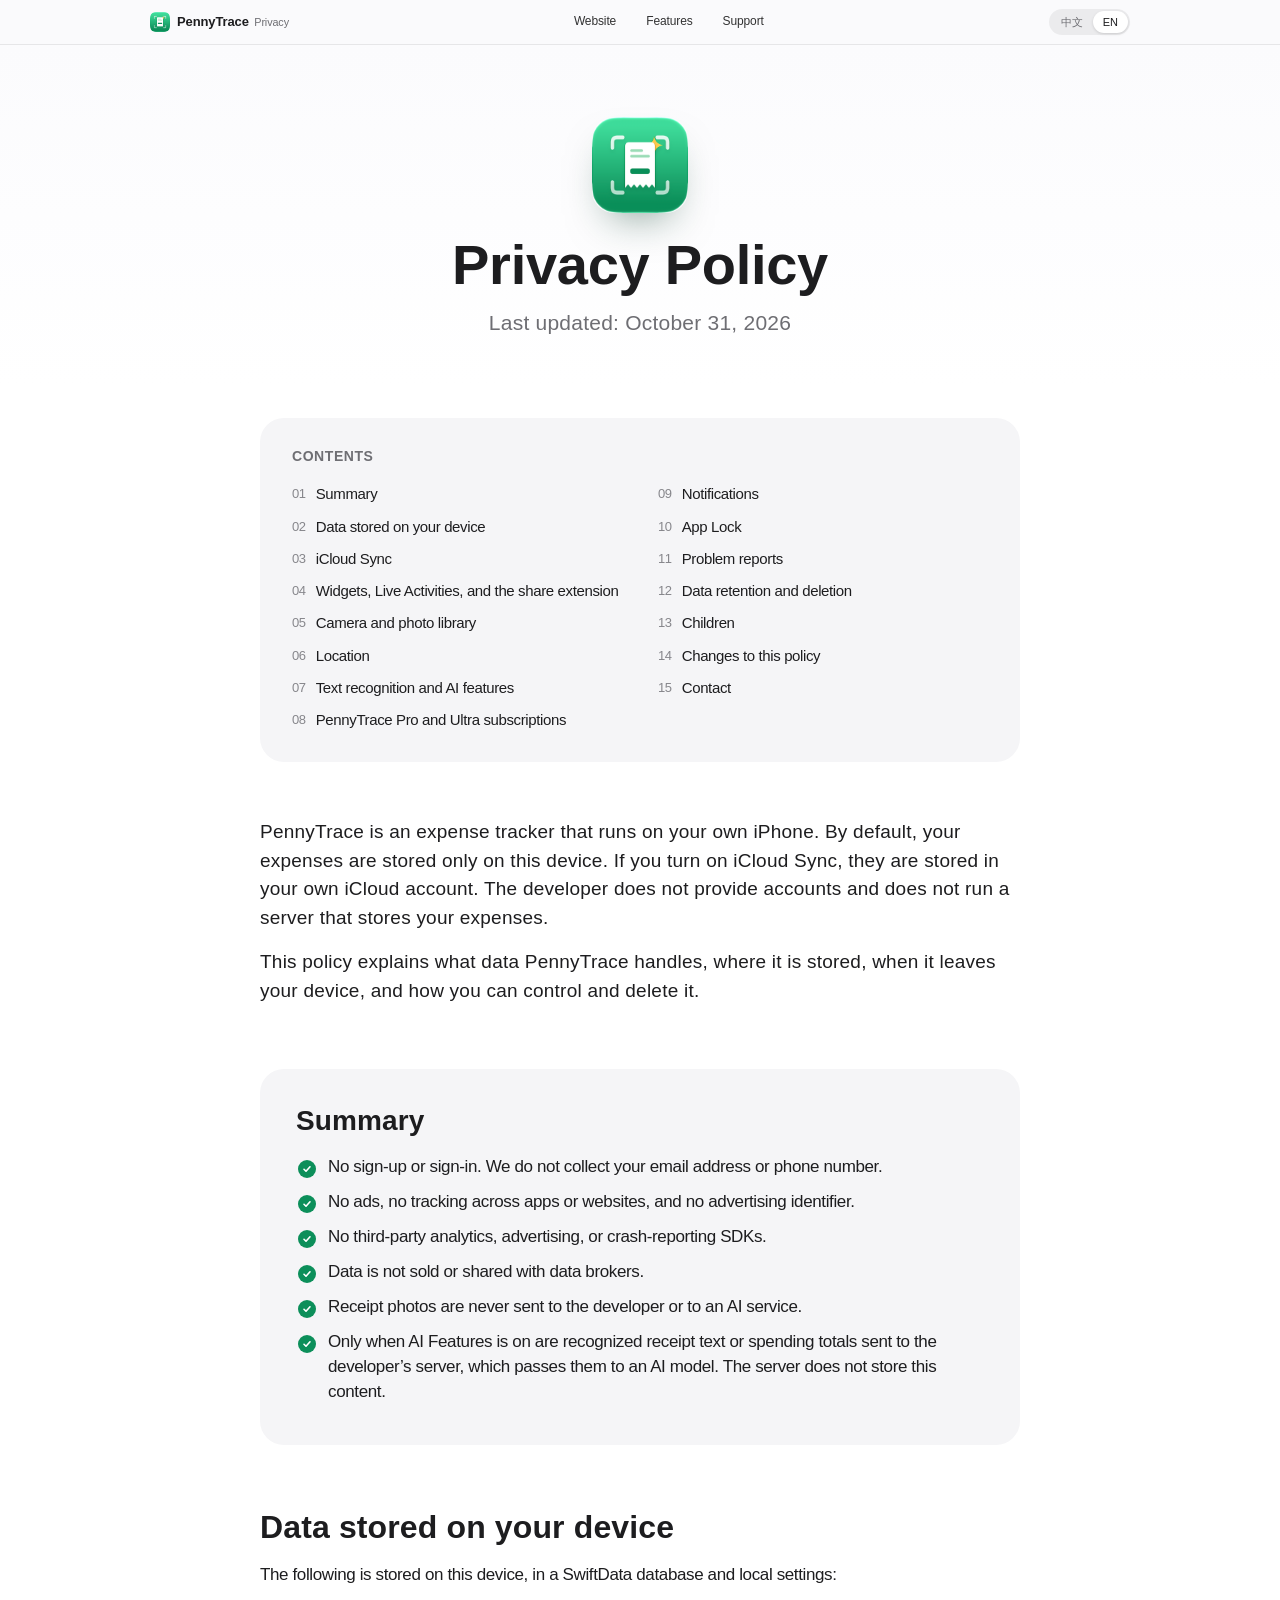
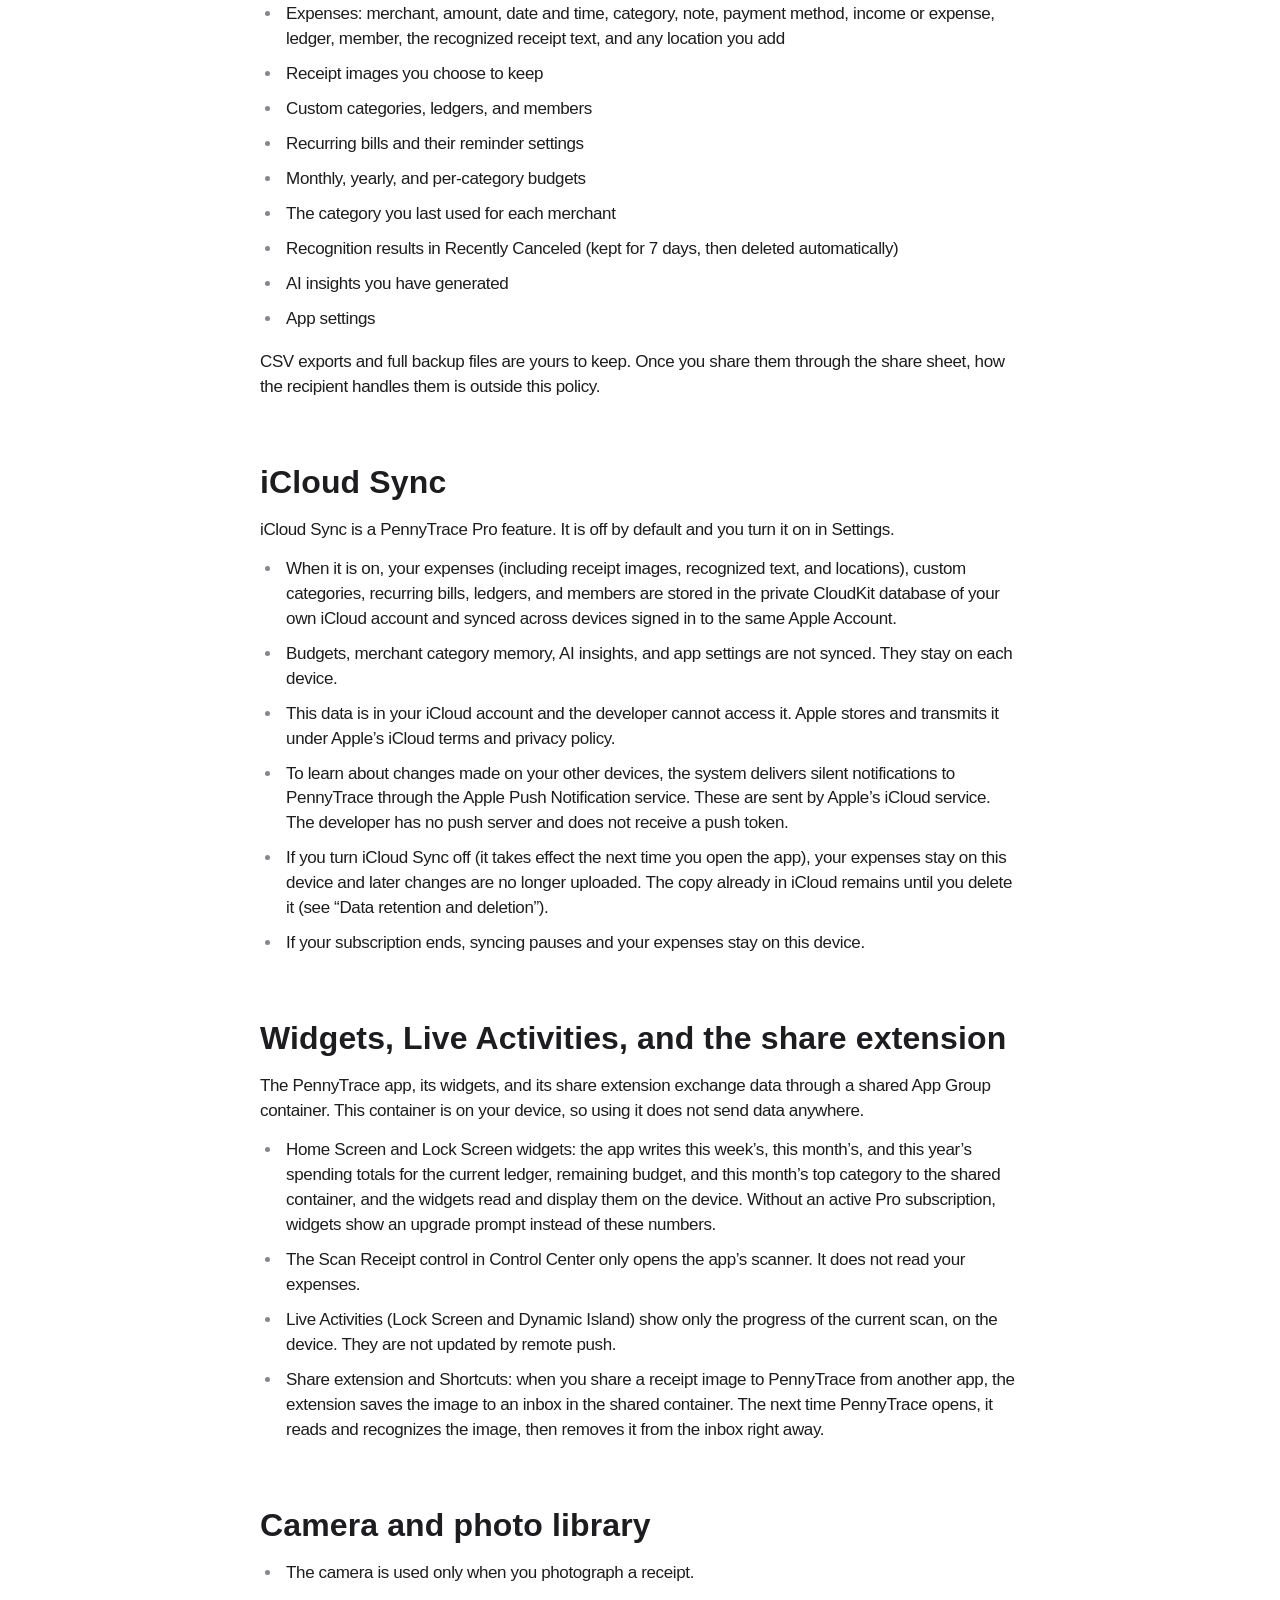
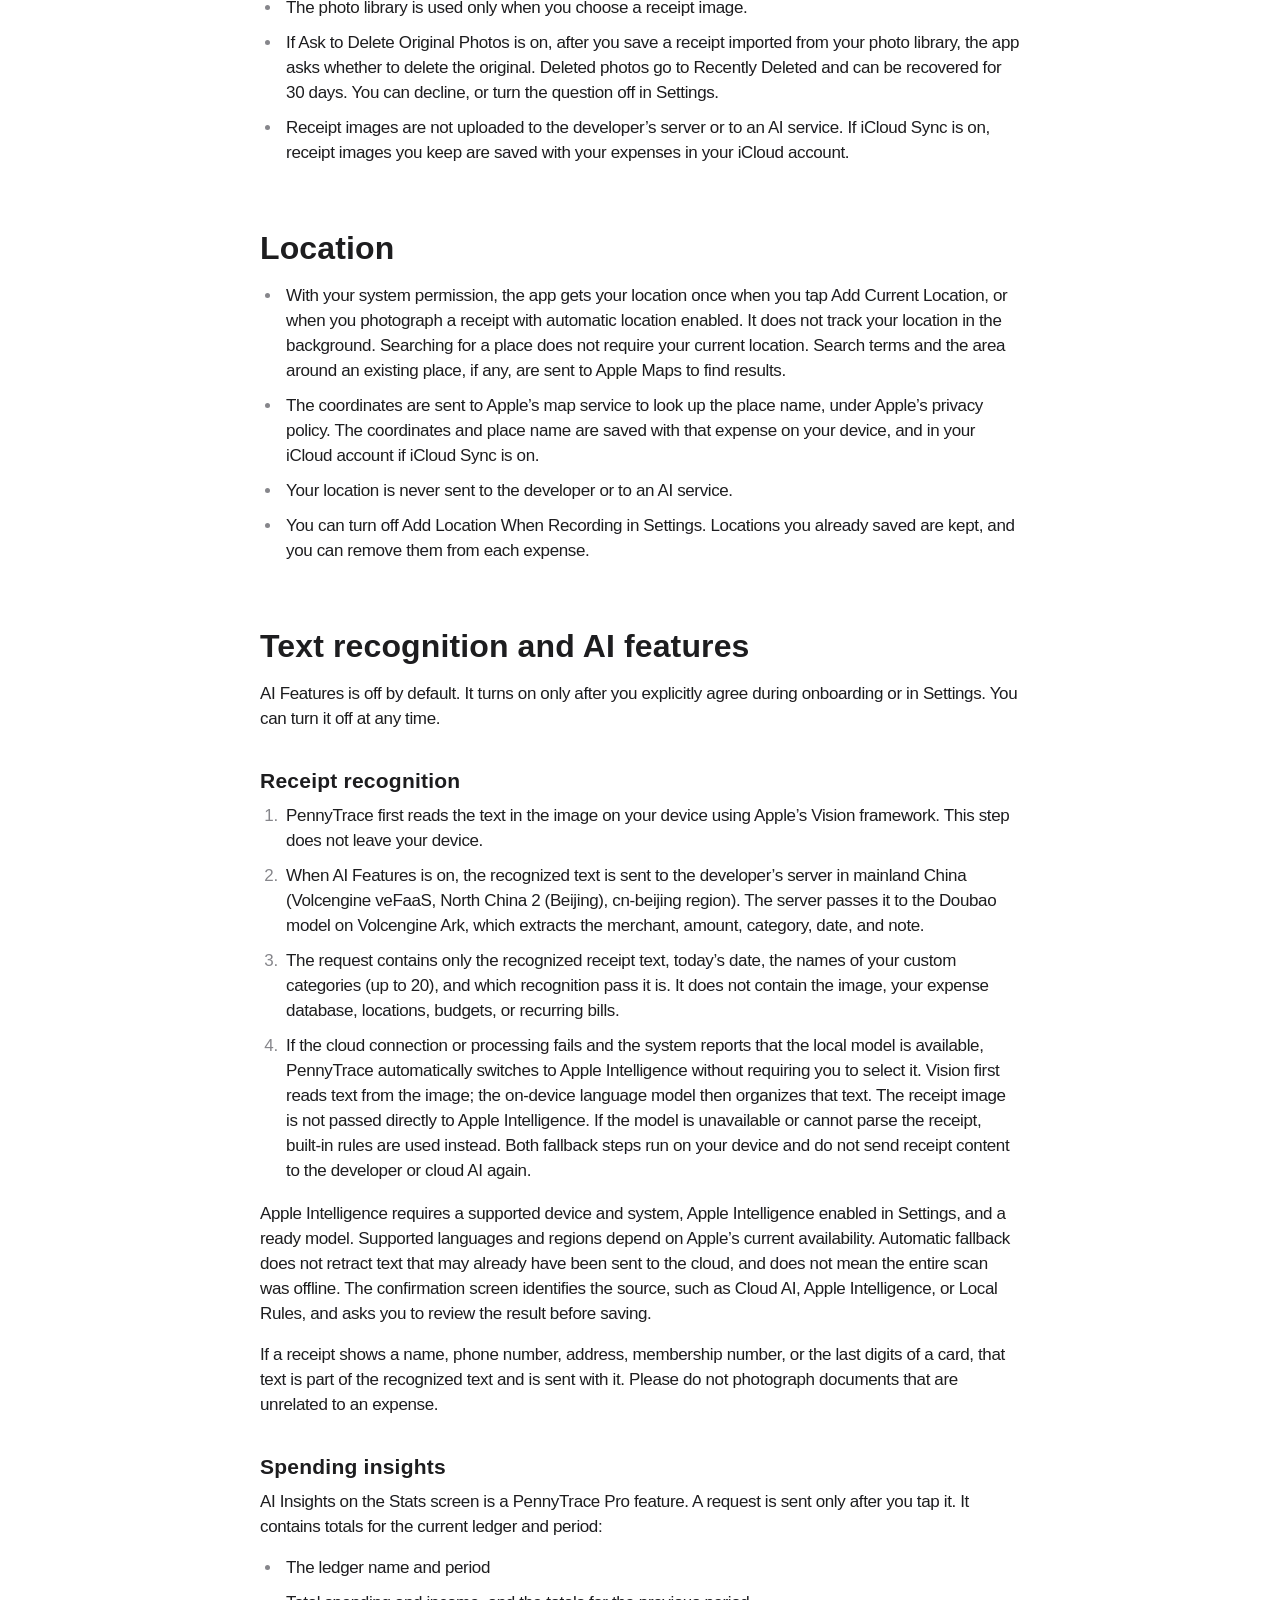
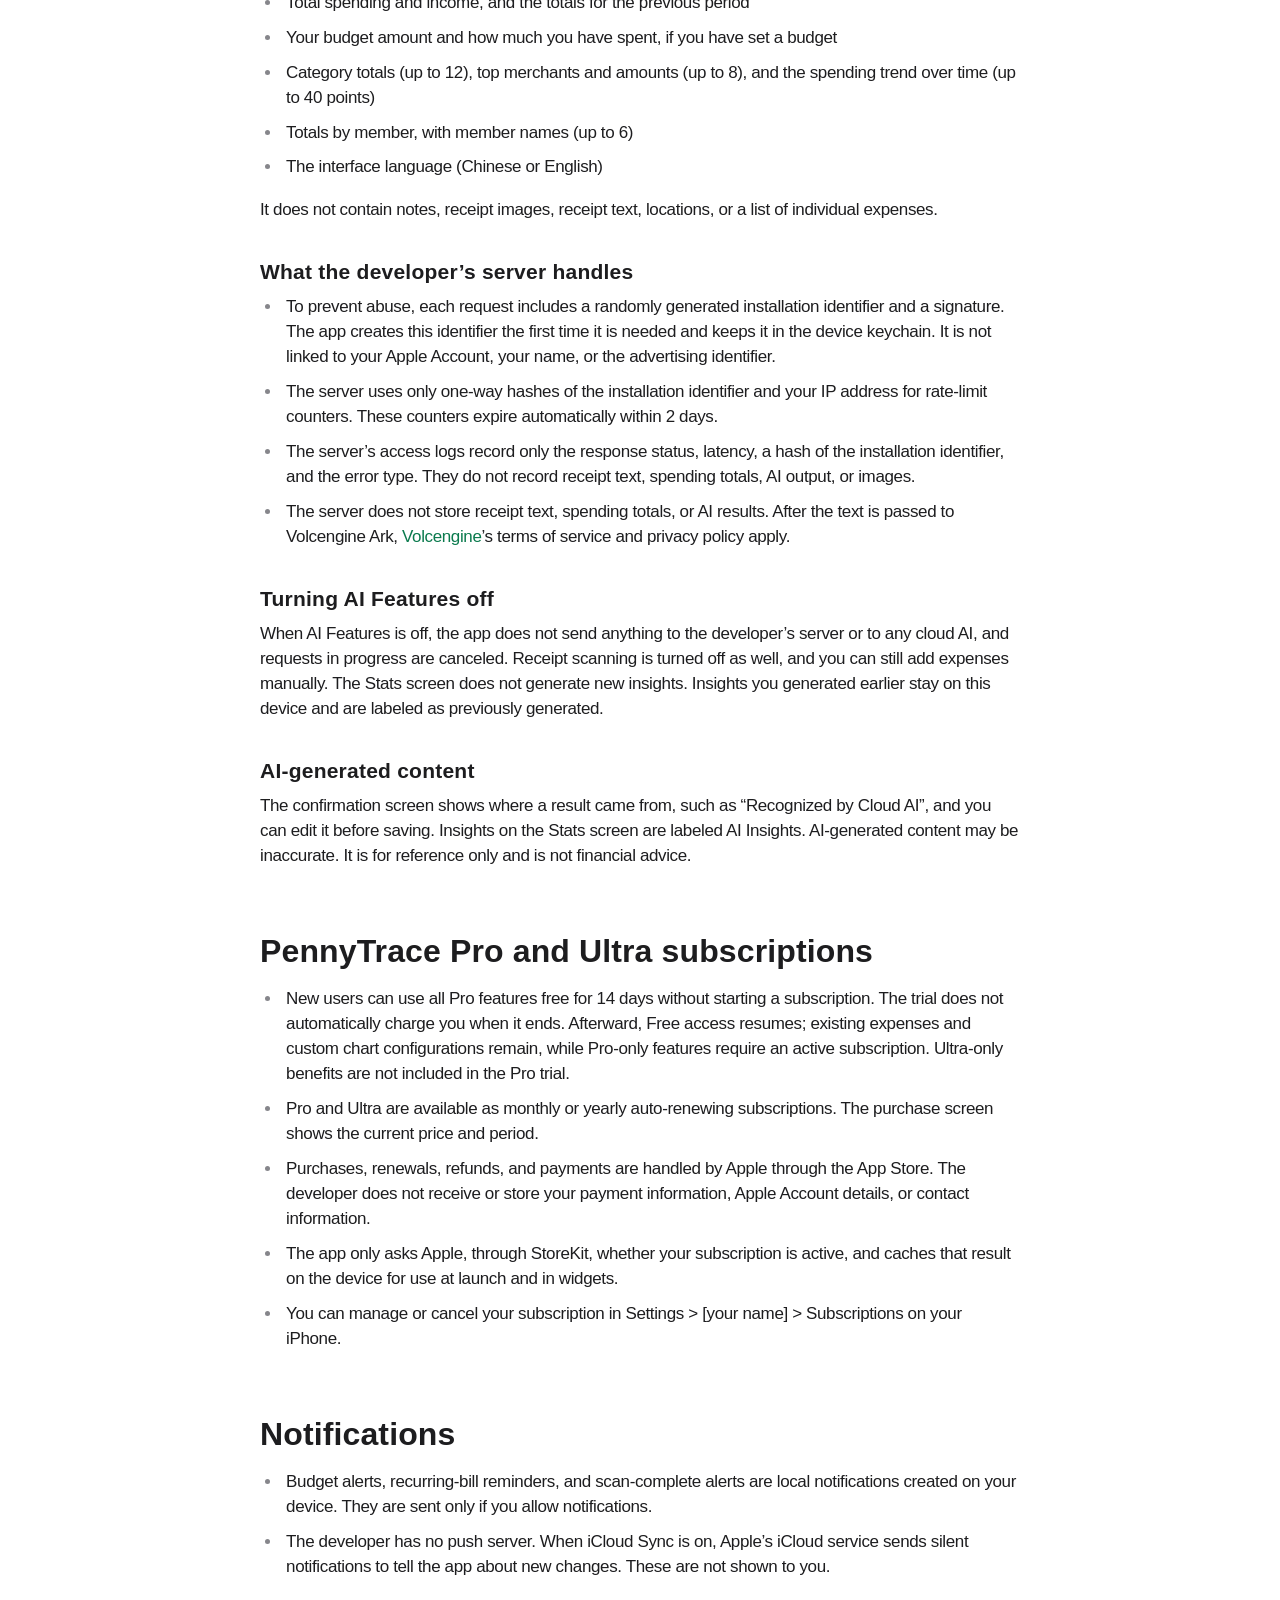
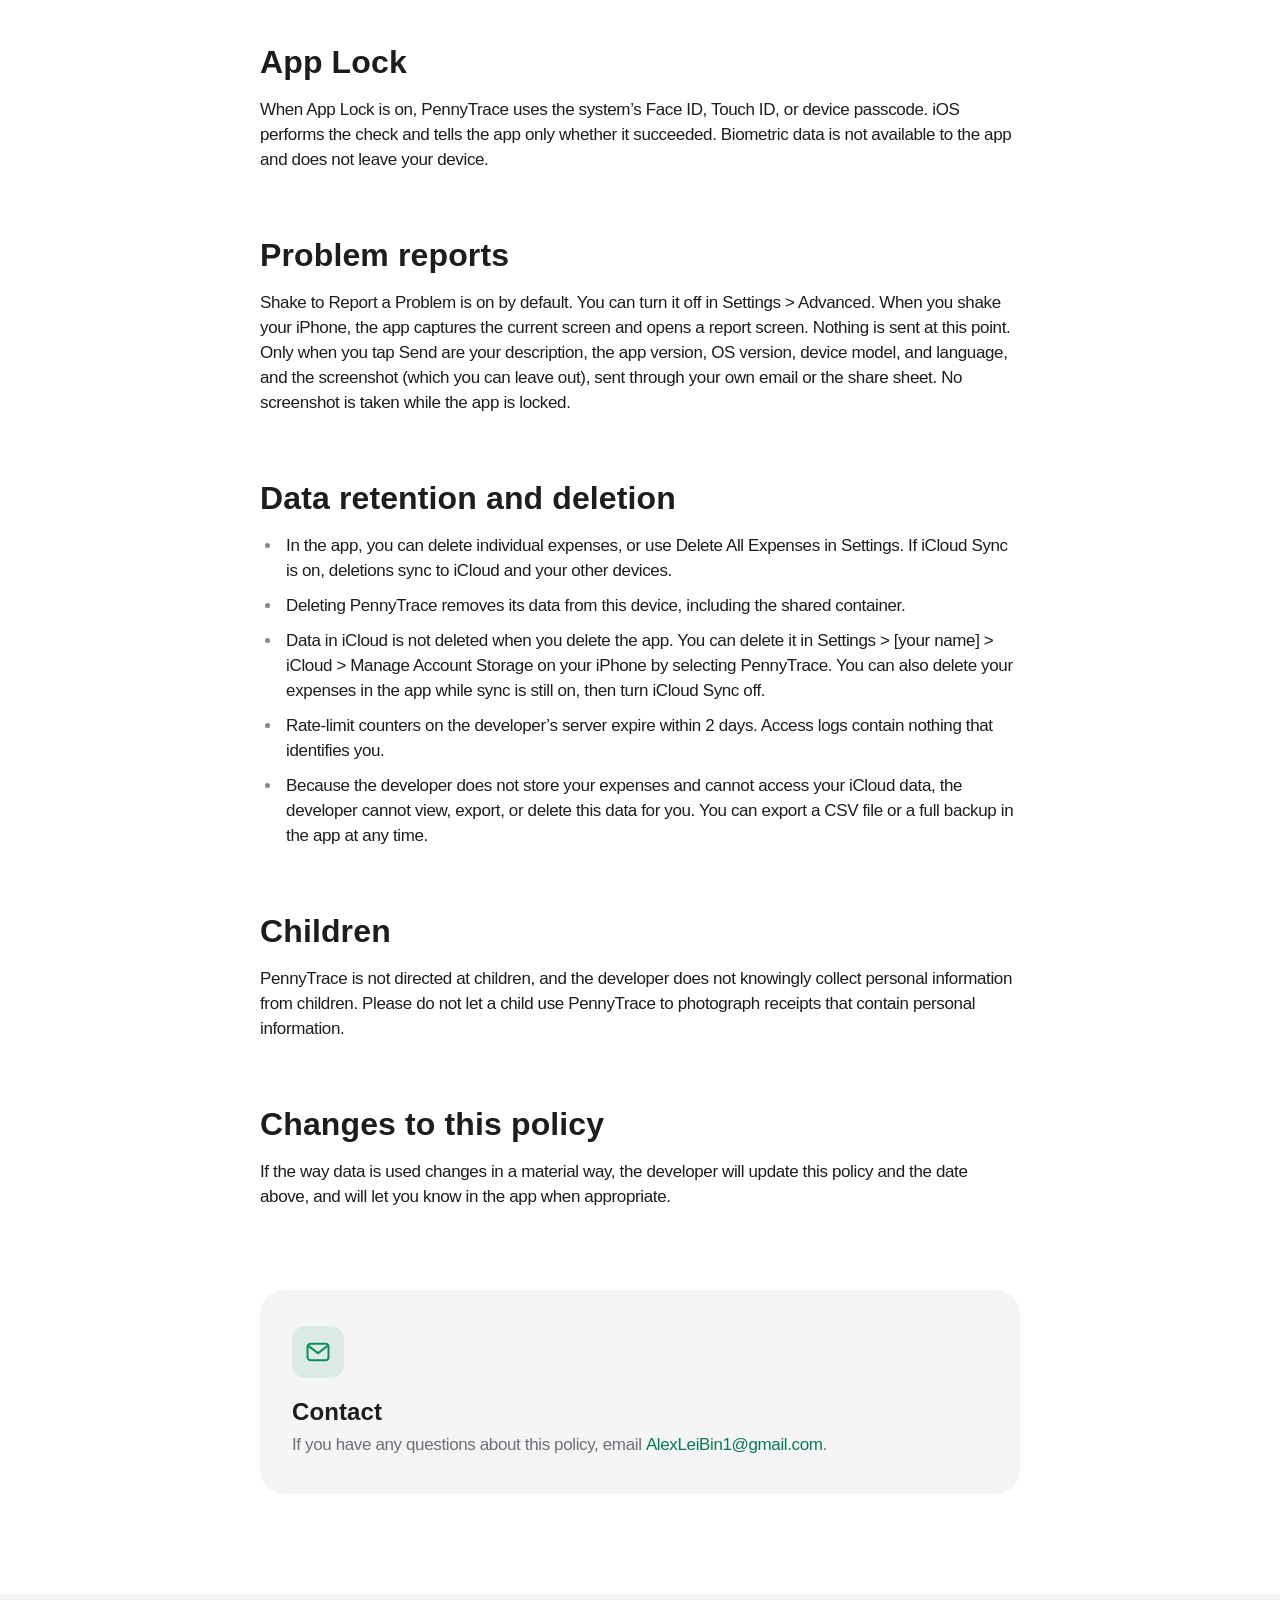
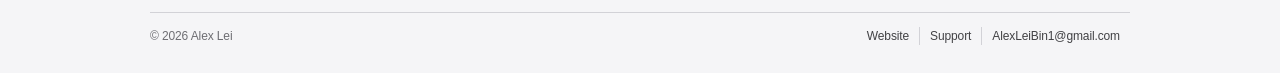
==== commit ddc27d1b: "Refresh support and privacy for place search and Apple Intelligence fallback" ====
--- a/privacy-policy.html
+++ b/privacy-policy.html
@@ -279,7 +279,7 @@
           <li>请求中只包含：识别出的收据文字、当天日期、你的自定义分类名称（最多 20 个），以及识别轮次。请求中不包含图片、账单数据库、地点、预算或周期账单。</li>
           <li>如果云端连接或处理失败，且系统报告本机模型可用，帐旅会自动切换至 Apple Intelligence，无需手动选择。App 先用 Vision 读取图片文字，再由设备端语言模型整理文字，并非把收据图片直接交给 Apple Intelligence。若模型不可用或本次解析失败，则使用本地规则整理。设备端模型与本地规则处理均在设备上进行，不会为这一步再次向开发者或云端 AI 发送收据内容。</li>
         </ol>
-        <p>Apple Intelligence 需设备和系统支持、在系统设置中已开启且模型已就绪；可用性还取决于语言和地区，不能仅凭身处美国判断。自动回退不会撤回此前可能已发送到云端的文字，也不代表整次识别始终离线。确认页会标明“云端 AI”“Apple Intelligence”或“本地规则”等来源，并提示核对后保存。</p>
+        <p>Apple Intelligence 需设备和系统支持、在系统设置中已开启且模型已就绪；支持的语言和地区以 Apple 当前提供的服务为准。自动回退不会撤回此前可能已发送到云端的文字，也不代表整次识别始终离线。确认页会标明“云端 AI”“Apple Intelligence”或“本地规则”等来源，并提示核对后保存。</p>
         <p>收据上如果印有姓名、电话、地址、会员号或卡号后几位，这些文字会包含在识别结果中一起发送。请不要拍摄与记账无关的文件。</p>
         <h3>支出分析</h3>
         <p>统计页的“AI 分析”是帐旅 Pro 功能，只在你点按之后才会发送请求。请求包含当前账本、当前时间范围的汇总：</p>
@@ -436,7 +436,7 @@
           <li>The request contains only the recognized receipt text, today’s date, the names of your custom categories (up to 20), and which recognition pass it is. It does not contain the image, your expense database, locations, budgets, or recurring bills.</li>
           <li>If the cloud connection or processing fails and the system reports that the local model is available, PennyTrace automatically switches to Apple Intelligence without requiring you to select it. Vision first reads text from the image; the on-device language model then organizes that text. The receipt image is not passed directly to Apple Intelligence. If the model is unavailable or cannot parse the receipt, built-in rules are used instead. Both fallback steps run on your device and do not send receipt content to the developer or cloud AI again.</li>
         </ol>
-        <p>Apple Intelligence requires a supported device and system, Apple Intelligence enabled in Settings, and a ready model. Availability also depends on language and region; being in the United States alone does not guarantee access. Automatic fallback does not retract text that may already have been sent to the cloud, and does not mean the entire scan was offline. The confirmation screen identifies the source, such as Cloud AI, Apple Intelligence, or Local Rules, and asks you to review the result before saving.</p>
+        <p>Apple Intelligence requires a supported device and system, Apple Intelligence enabled in Settings, and a ready model. Supported languages and regions depend on Apple’s current availability. Automatic fallback does not retract text that may already have been sent to the cloud, and does not mean the entire scan was offline. The confirmation screen identifies the source, such as Cloud AI, Apple Intelligence, or Local Rules, and asks you to review the result before saving.</p>
         <p>If a receipt shows a name, phone number, address, membership number, or the last digits of a card, that text is part of the recognized text and is sent with it. Please do not photograph documents that are unrelated to an expense.</p>
         <h3>Spending insights</h3>
         <p>AI Insights on the Stats screen is a PennyTrace Pro feature. A request is sent only after you tap it. It contains totals for the current ledger and period:</p>
